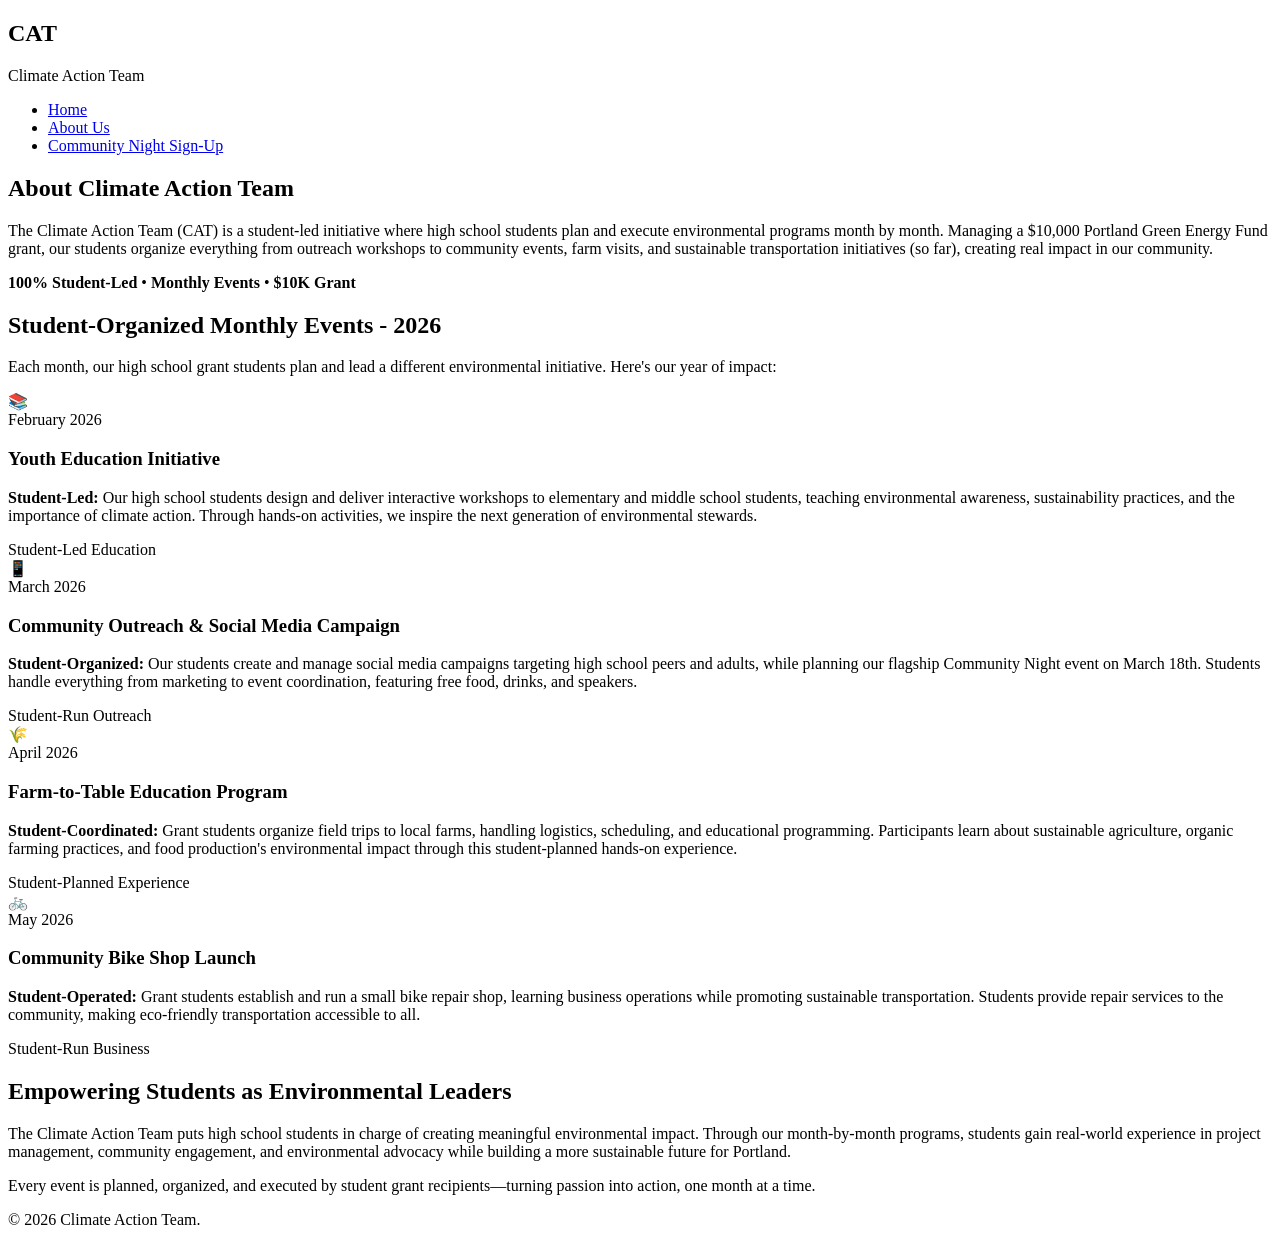
==== about.html @ b2255bca "Merge pull request #2 from m-ilosZ/patch-2 Refine language and improve clarity in about.html" ====
<!DOCTYPE html>
<html lang="en">
<head>
    <meta charset="UTF-8">
    <meta name="viewport" content="width=device-width, initial-scale=1.0">
    <title>About Us - CAT</title>
    <link rel="icon" type="image/svg+xml" href="favicon.svg">
    <link rel="stylesheet" href="styles.css">
</head>
<body>
    <nav class="navbar">
        <div class="nav-container">
            <div class="logo">
                <h1>CAT</h1>
                <span class="logo-subtitle">Climate Action Team</span>
            </div>
            <ul class="nav-menu">
                <li><a href="index.html">Home</a></li>
                <li><a href="about.html" class="active">About Us</a></li>
                <li><a href="signup.html">Community Night Sign-Up</a></li>
            </ul>
        </div>
    </nav>

    <section class="about-hero">
        <div class="container">
            <h1>About Climate Action Team</h1>
            <p class="about-intro">The Climate Action Team (CAT) is a student-led initiative where high school students plan and execute environmental programs month by month. Managing a $10,000 Portland Green Energy Fund grant, our students organize everything from outreach workshops to community events, farm visits, and sustainable transportation initiatives (so far), creating real impact in our community.</p>
            <div class="student-led-badge">
                <strong> 100% Student-Led</strong> • <strong>Monthly Events</strong> • <strong> $10K Grant</strong>
            </div>
        </div>
    </section>

    <section class="timeline-section">
        <div class="container">
            <h2>Student-Organized Monthly Events - 2026</h2>
            <p class="timeline-intro">Each month, our high school grant students plan and lead a different environmental initiative. Here's our year of impact:</p>
            <div class="timeline">
                <div class="timeline-item" data-month="february">
                    <div class="timeline-marker">
                        <div class="timeline-icon">📚</div>
                    </div>
                    <div class="timeline-content">
                        <div class="timeline-date">February 2026</div>
                        <h3>Youth Education Initiative</h3>
                        <p><strong>Student-Led:</strong> Our high school students design and deliver interactive workshops to elementary and middle school students, teaching environmental awareness, sustainability practices, and the importance of climate action. Through hands-on activities, we inspire the next generation of environmental stewards.</p>
                        <div class="timeline-tag">Student-Led Education</div>
                    </div>
                </div>

                <div class="timeline-item" data-month="march">
                    <div class="timeline-marker">
                        <div class="timeline-icon">📱</div>
                    </div>
                    <div class="timeline-content">
                        <div class="timeline-date">March 2026</div>
                        <h3>Community Outreach & Social Media Campaign</h3>
                        <p><strong>Student-Organized:</strong> Our students create and manage social media campaigns targeting high school peers and adults, while planning our flagship Community Night event on March 18th. Students handle everything from marketing to event coordination, featuring free food, drinks, and speakers.</p>
                        <div class="timeline-tag">Student-Run Outreach</div>
                    </div>
                </div>

                <div class="timeline-item" data-month="april">
                    <div class="timeline-marker">
                        <div class="timeline-icon">🌾</div>
                    </div>
                    <div class="timeline-content">
                        <div class="timeline-date">April 2026</div>
                        <h3>Farm-to-Table Education Program</h3>
                        <p><strong>Student-Coordinated:</strong> Grant students organize field trips to local farms, handling logistics, scheduling, and educational programming. Participants learn about sustainable agriculture, organic farming practices, and food production's environmental impact through this student-planned hands-on experience.</p>
                        <div class="timeline-tag">Student-Planned Experience</div>
                    </div>
                </div>

                <div class="timeline-item" data-month="may">
                    <div class="timeline-marker">
                        <div class="timeline-icon">🚲</div>
                    </div>
                    <div class="timeline-content">
                        <div class="timeline-date">May 2026</div>
                        <h3>Community Bike Shop Launch</h3>
                        <p><strong>Student-Operated:</strong> Grant students establish and run a small bike repair shop, learning business operations while promoting sustainable transportation. Students provide repair services to the community, making eco-friendly transportation accessible to all.</p>
                        <div class="timeline-tag">Student-Run Business</div>
                    </div>
                </div>
            </div>
        </div>
    </section>

    <section class="mission-section">
        <div class="container">
            <div class="mission-content">
                <h2>Empowering Students as Environmental Leaders</h2>
                <p>The Climate Action Team puts high school students in charge of creating meaningful environmental impact. Through our month-by-month programs, students gain real-world experience in project management, community engagement, and environmental advocacy while building a more sustainable future for Portland.</p>
                <p class="mission-highlight">Every event is planned, organized, and executed by student grant recipients—turning passion into action, one month at a time.</p>
            </div>
        </div>
    </section>

    <footer>
        <div class="container">
            <p>&copy; 2026 Climate Action Team.</p>
        </div>
    </footer>

    <script src="script.js"></script>
</body>
</html>
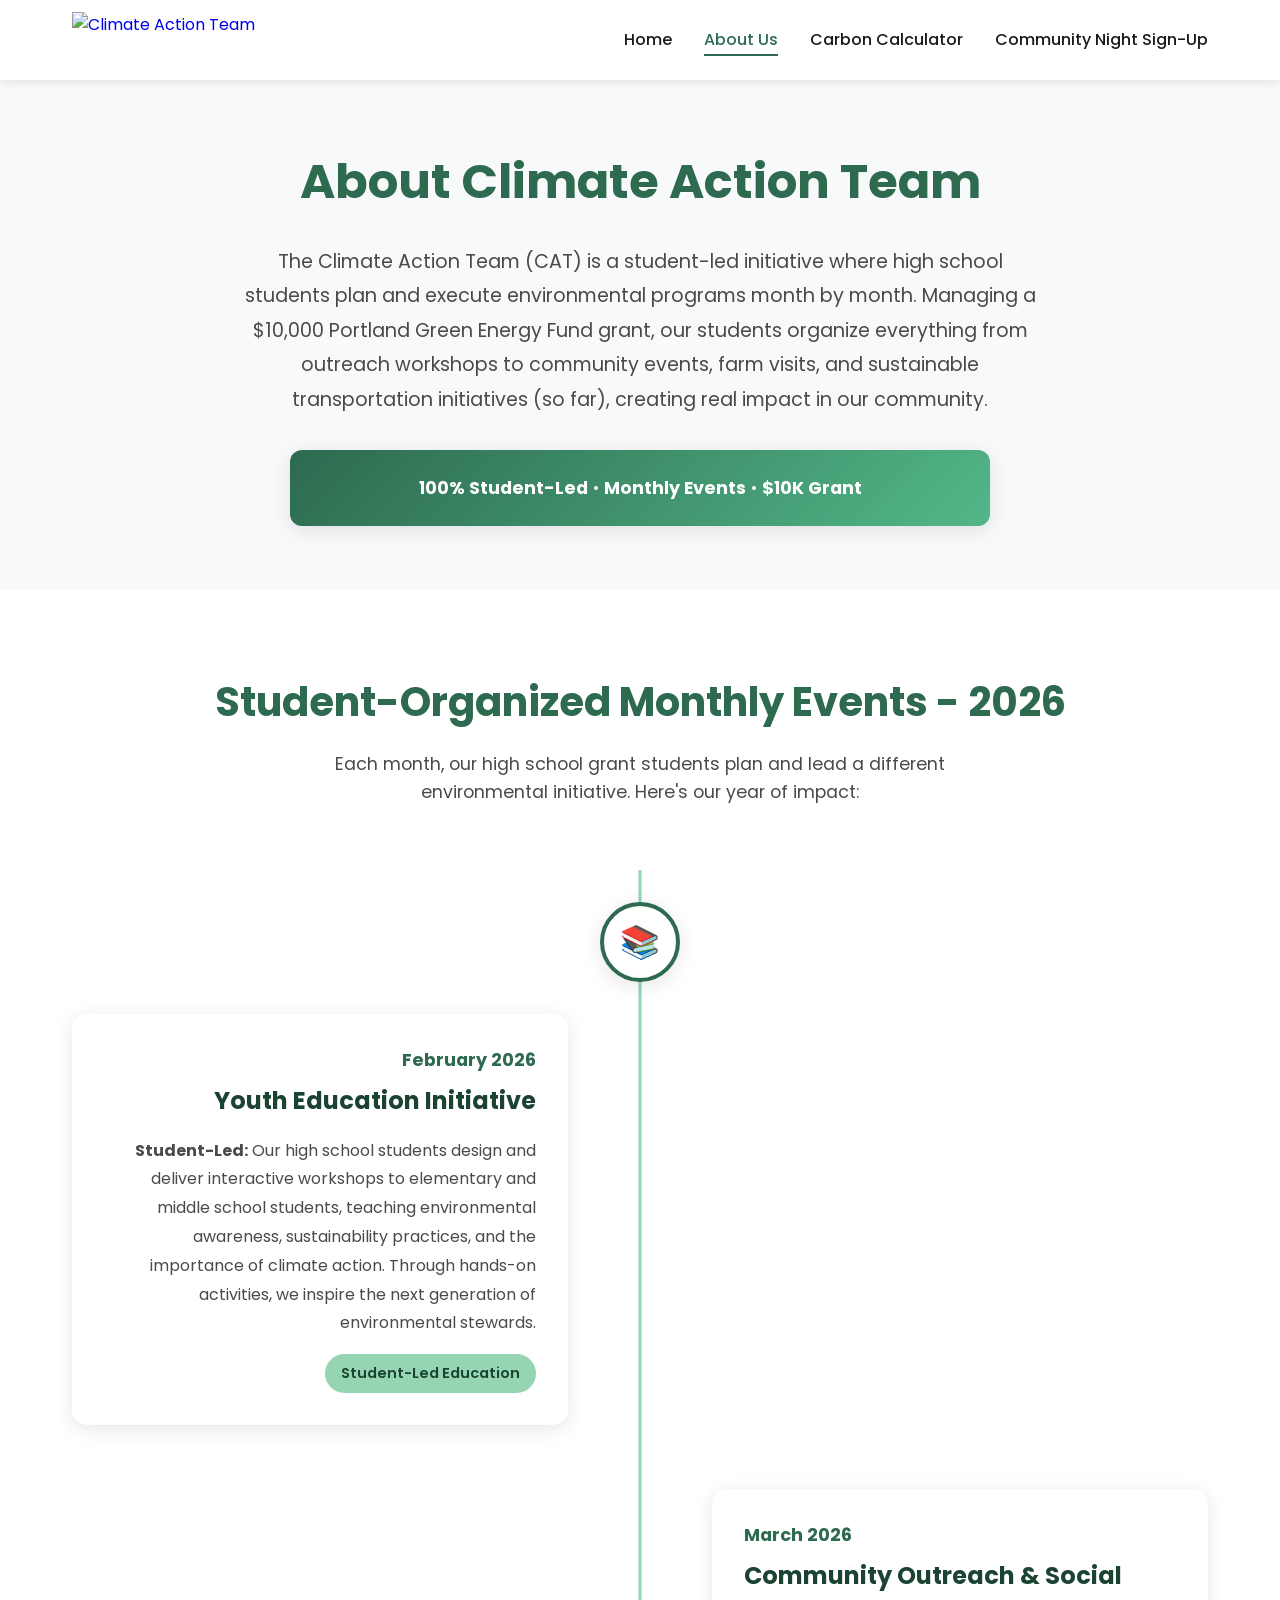
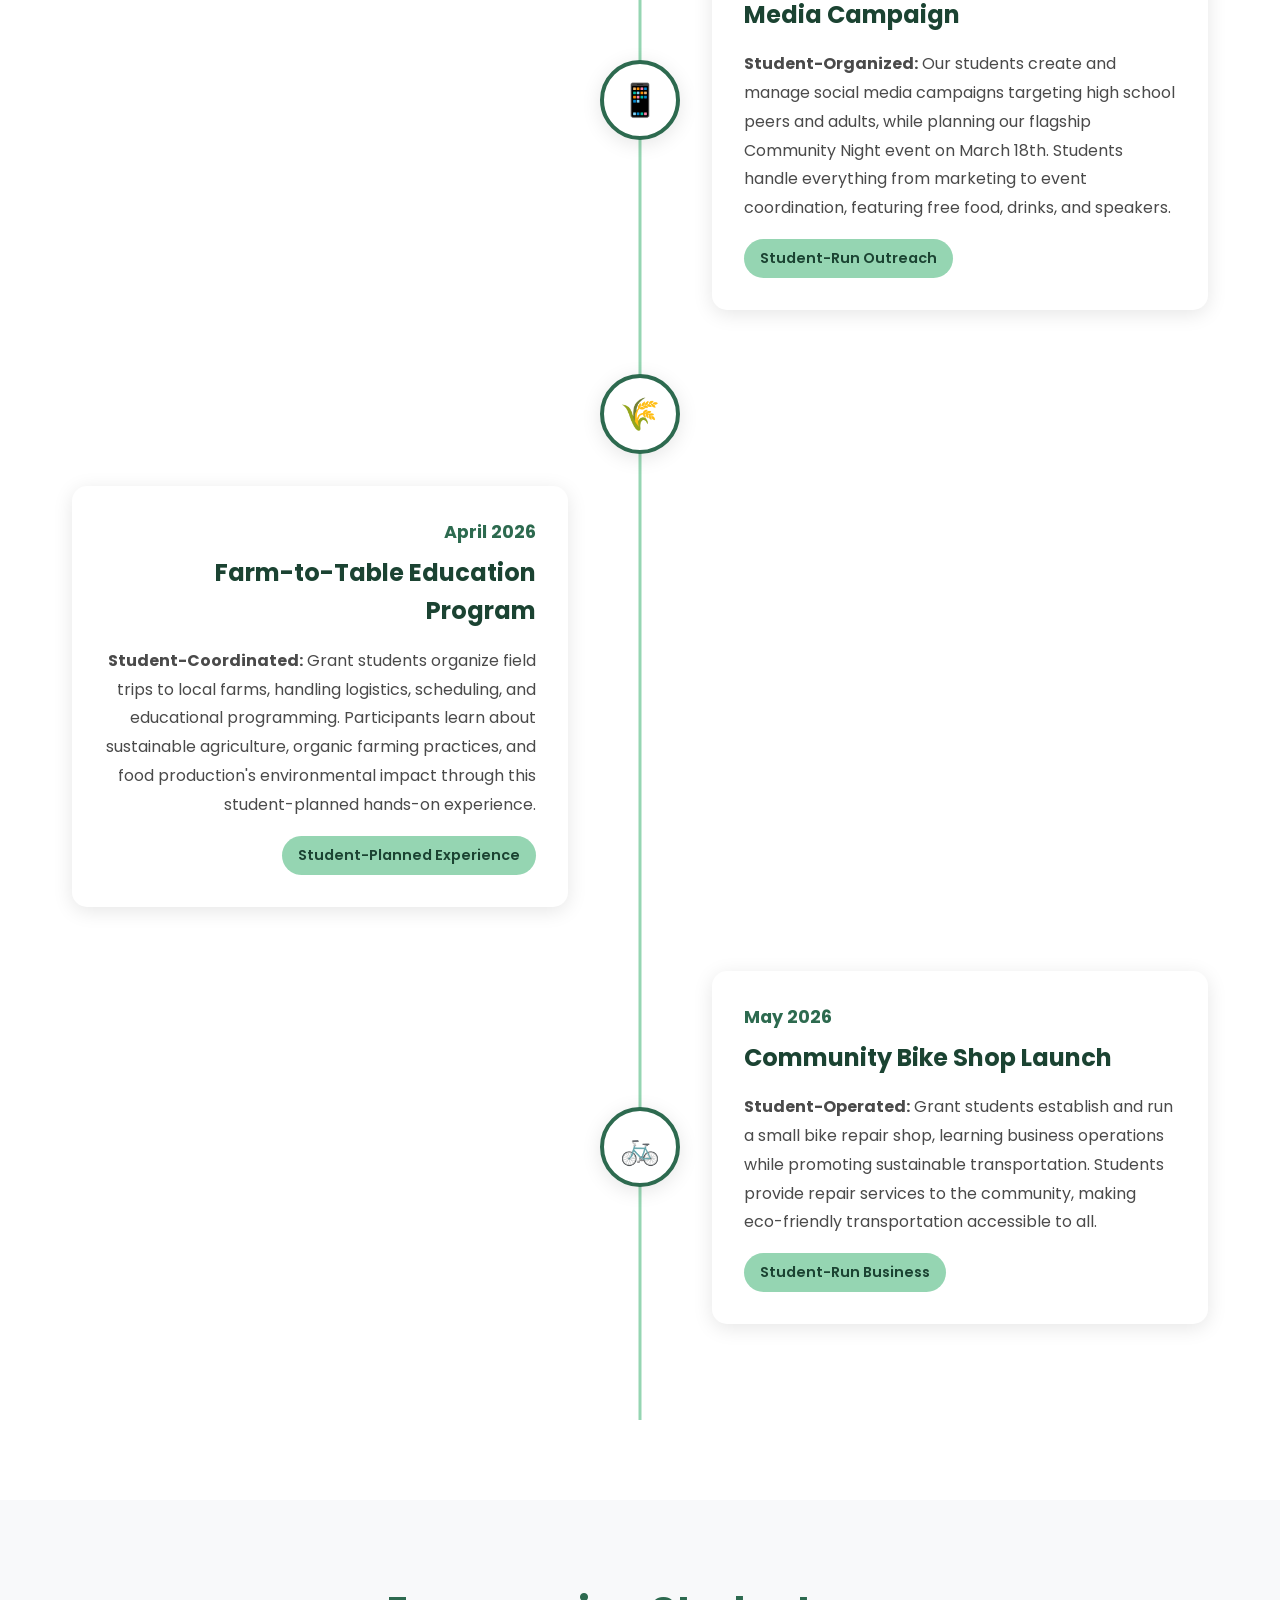
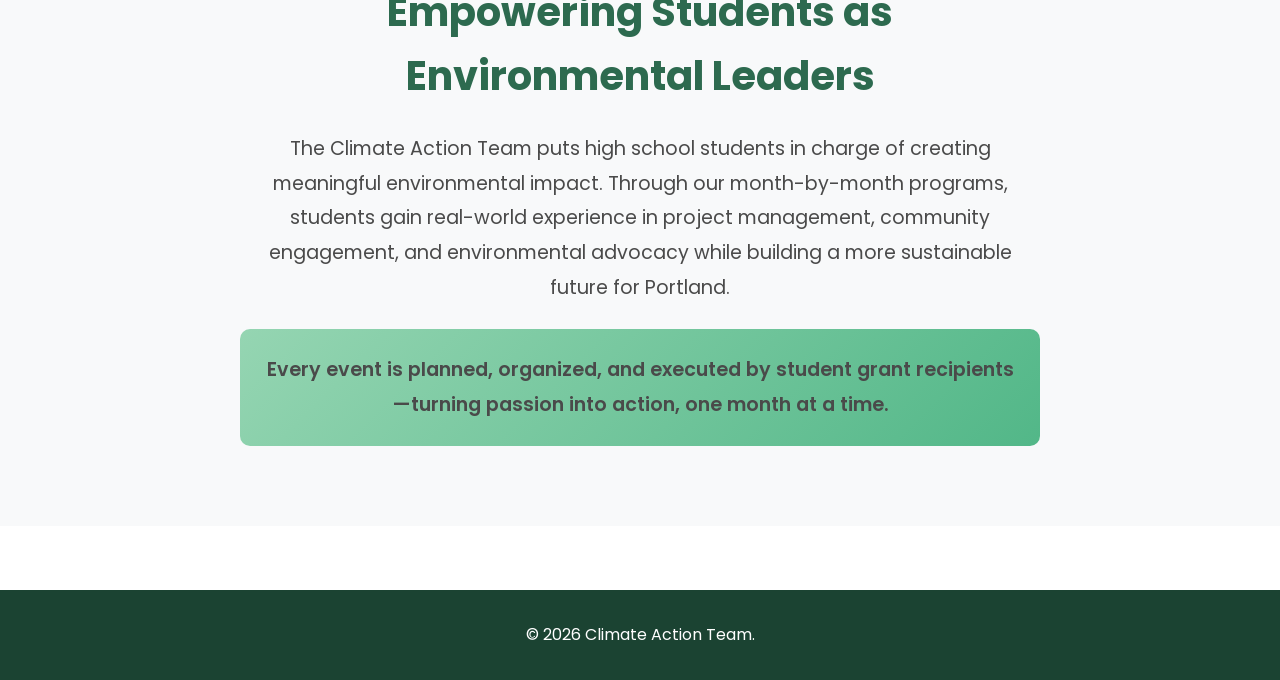
==== commit d4a96fa8: "Update site design: Poppins font, logo image, and dynamic animations Co-authored-by: EthanK511 <2340" ====
--- a/about.html
+++ b/about.html
@@ -10,13 +10,13 @@
 <body>
     <nav class="navbar">
         <div class="nav-container">
-            <div class="logo">
-                <h1>CAT</h1>
-                <span class="logo-subtitle">Climate Action Team</span>
-            </div>
+            <a href="index.html" class="logo">
+                <img src="Cat Logo.png" alt="Climate Action Team" class="logo-img">
+            </a>
             <ul class="nav-menu">
                 <li><a href="index.html">Home</a></li>
                 <li><a href="about.html" class="active">About Us</a></li>
+                <li><a href="carbon-calculator.html">Carbon Calculator</a></li>
                 <li><a href="signup.html">Community Night Sign-Up</a></li>
             </ul>
         </div>
--- a/styles.css
+++ b/styles.css
@@ -0,0 +1,2196 @@
+@import url('https://fonts.googleapis.com/css2?family=Poppins:ital,wght@0,300;0,400;0,500;0,600;0,700;0,800;1,400&display=swap');
+
+* {
+    margin: 0;
+    padding: 0;
+    box-sizing: border-box;
+}
+
+:root {
+    --primary-color: #2d6a4f;
+    --primary-dark: #1b4332;
+    --primary-light: #40916c;
+    --secondary-color: #52b788;
+    --accent-color: #95d5b2;
+    --text-dark: #1a1a1a;
+    --text-light: #4a4a4a;
+    --background: #ffffff;
+    --background-light: #f8f9fa;
+    --border-color: #e0e0e0;
+    --shadow: rgba(0, 0, 0, 0.1);
+}
+
+body {
+    font-family: 'Poppins', -apple-system, BlinkMacSystemFont, 'Segoe UI', Roboto, 'Helvetica Neue', Arial, sans-serif;
+    color: var(--text-dark);
+    line-height: 1.6;
+    background: var(--background);
+}
+
+/* Navigation */
+.navbar {
+    background: var(--background);
+    box-shadow: 0 2px 10px var(--shadow);
+    position: sticky;
+    top: 0;
+    z-index: 1000;
+    transition: box-shadow 0.3s;
+}
+
+.navbar.scrolled {
+    box-shadow: 0 4px 20px rgba(45, 106, 79, 0.15);
+}
+
+.nav-container {
+    max-width: 1200px;
+    margin: 0 auto;
+    padding: 0.75rem 2rem;
+    display: flex;
+    justify-content: space-between;
+    align-items: center;
+}
+
+.logo {
+    display: flex;
+    align-items: center;
+    text-decoration: none;
+}
+
+.logo-img {
+    height: 56px;
+    width: auto;
+    display: block;
+    transition: transform 0.3s ease;
+}
+
+.logo-img:hover {
+    transform: scale(1.05);
+}
+
+.logo h1 {
+    display: none;
+}
+
+.logo-subtitle {
+    display: none;
+}
+
+.nav-menu {
+    display: flex;
+    list-style: none;
+    gap: 2rem;
+}
+
+.nav-menu a {
+    text-decoration: none;
+    color: var(--text-dark);
+    font-weight: 500;
+    transition: color 0.3s;
+    position: relative;
+}
+
+.nav-menu a::after {
+    content: '';
+    position: absolute;
+    bottom: -5px;
+    left: 0;
+    width: 0;
+    height: 2px;
+    background: var(--primary-color);
+    transition: width 0.3s;
+}
+
+.nav-menu a:hover::after,
+.nav-menu a.active::after {
+    width: 100%;
+}
+
+.nav-menu a.active {
+    color: var(--primary-color);
+}
+
+/* Hero Section */
+.hero {
+    max-width: 1200px;
+    margin: 0 auto;
+    padding: 4rem 2rem;
+    display: grid;
+    grid-template-columns: 1fr 1fr;
+    gap: 3rem;
+    align-items: center;
+    min-height: 70vh;
+    position: relative;
+}
+
+.hero-content {
+    animation: fadeInUp 0.8s ease-out;
+    position: relative;
+    z-index: 1;
+}
+
+.hero-title {
+    font-size: 3.5rem;
+    background: linear-gradient(135deg, var(--primary-dark) 0%, var(--primary-color) 50%, var(--secondary-color) 100%);
+    -webkit-background-clip: text;
+    -webkit-text-fill-color: transparent;
+    background-clip: text;
+    margin-bottom: 1rem;
+    font-weight: 800;
+}
+
+.hero-subtitle {
+    font-size: 1.5rem;
+    color: var(--text-light);
+    margin-bottom: 1rem;
+    font-weight: 600;
+}
+
+.hero-description {
+    font-size: 1.1rem;
+    color: var(--text-light);
+    margin-bottom: 2rem;
+}
+
+.hero-buttons {
+    display: flex;
+    gap: 1rem;
+}
+
+.btn {
+    padding: 0.875rem 2rem;
+    text-decoration: none;
+    border-radius: 50px;
+    font-weight: 600;
+    transition: all 0.3s;
+    display: inline-block;
+    border: none;
+    cursor: pointer;
+    font-size: 1rem;
+    position: relative;
+    overflow: hidden;
+    font-family: 'Poppins', sans-serif;
+}
+
+.btn::after {
+    content: '';
+    position: absolute;
+    top: 0;
+    left: -100%;
+    width: 60%;
+    height: 100%;
+    background: linear-gradient(90deg, transparent, rgba(255,255,255,0.25), transparent);
+    transition: left 0.5s;
+}
+
+.btn:hover::after {
+    left: 150%;
+}
+
+.btn-primary {
+    background: var(--primary-color);
+    color: white;
+}
+
+.btn-primary:hover {
+    background: var(--primary-dark);
+    transform: translateY(-2px);
+    box-shadow: 0 4px 12px var(--shadow);
+}
+
+.btn-secondary {
+    background: var(--accent-color);
+    color: var(--primary-dark);
+}
+
+.btn-secondary:hover {
+    background: var(--secondary-color);
+    transform: translateY(-2px);
+}
+
+.btn-large {
+    padding: 1.25rem 3rem;
+    font-size: 1.2rem;
+}
+
+.cta-section .btn-large {
+    background: white;
+    color: var(--primary-dark);
+}
+
+.cta-section .btn-large:hover {
+    background: var(--accent-color);
+    transform: translateY(-3px);
+    box-shadow: 0 8px 28px rgba(0, 0, 0, 0.2);
+}
+
+.hero-image {
+    display: flex;
+    justify-content: center;
+    align-items: center;
+    animation: fadeInRight 0.8s ease-out;
+    position: relative;
+    z-index: 1;
+}
+
+.floating-card {
+    background: linear-gradient(135deg, var(--primary-color), var(--secondary-color));
+    padding: 3rem;
+    border-radius: 28px;
+    text-align: center;
+    color: white;
+    box-shadow: 0 20px 60px rgba(45, 106, 79, 0.4);
+    animation: float 3s ease-in-out infinite;
+    position: relative;
+    overflow: hidden;
+}
+
+.floating-card::before {
+    content: '';
+    position: absolute;
+    inset: -50%;
+    background: conic-gradient(from 0deg, transparent 70%, rgba(255,255,255,0.15) 100%);
+    animation: spin 6s linear infinite;
+}
+
+.floating-card > * {
+    position: relative;
+    z-index: 1;
+}
+
+@keyframes spin {
+    to { transform: rotate(360deg); }
+}
+
+.card-icon {
+    font-size: 4rem;
+    margin-bottom: 1rem;
+}
+
+.floating-card h3 {
+    font-size: 2rem;
+    margin-bottom: 0.5rem;
+}
+
+@keyframes float {
+    0%, 100% { transform: translateY(0); }
+    50% { transform: translateY(-20px); }
+}
+
+@keyframes fadeInUp {
+    from {
+        opacity: 0;
+        transform: translateY(30px);
+    }
+    to {
+        opacity: 1;
+        transform: translateY(0);
+    }
+}
+
+@keyframes fadeInRight {
+    from {
+        opacity: 0;
+        transform: translateX(30px);
+    }
+    to {
+        opacity: 1;
+        transform: translateX(0);
+    }
+}
+
+/* Animated hero background blobs */
+.hero-bg {
+    position: absolute;
+    top: 0;
+    left: 0;
+    width: 100%;
+    height: 100%;
+    pointer-events: none;
+    z-index: 0;
+    overflow: hidden;
+}
+
+.hero-blob {
+    position: absolute;
+    border-radius: 50%;
+    filter: blur(80px);
+    opacity: 0.12;
+    animation: blobDrift ease-in-out infinite;
+}
+
+.hero-blob-1 {
+    width: 500px;
+    height: 500px;
+    background: var(--primary-color);
+    top: -100px;
+    left: -100px;
+    animation-duration: 18s;
+    animation-delay: 0s;
+}
+
+.hero-blob-2 {
+    width: 400px;
+    height: 400px;
+    background: var(--secondary-color);
+    top: 40%;
+    right: -80px;
+    animation-duration: 22s;
+    animation-delay: -6s;
+}
+
+.hero-blob-3 {
+    width: 300px;
+    height: 300px;
+    background: var(--accent-color);
+    bottom: 10%;
+    left: 30%;
+    animation-duration: 15s;
+    animation-delay: -3s;
+}
+
+@keyframes blobDrift {
+    0%, 100% { transform: translate(0, 0) scale(1); }
+    33%       { transform: translate(40px, -30px) scale(1.08); }
+    66%       { transform: translate(-20px, 40px) scale(0.95); }
+}
+
+/* Typewriter cursor */
+.typewriter-cursor {
+    display: inline-block;
+    width: 3px;
+    height: 1em;
+    background: var(--primary-color);
+    margin-left: 3px;
+    vertical-align: middle;
+    animation: blink 0.8s step-end infinite;
+}
+
+@keyframes blink {
+    50% { opacity: 0; }
+}
+
+/* Scroll reveal base state for general sections */
+.reveal {
+    opacity: 0;
+    transform: translateY(30px);
+    transition: opacity 0.7s ease-out, transform 0.7s ease-out;
+}
+
+.reveal.visible {
+    opacity: 1;
+    transform: translateY(0);
+}
+
+/* Stagger delays for cards */
+.highlights-grid .highlight-card:nth-child(1) { animation-delay: 0.1s; }
+.highlights-grid .highlight-card:nth-child(2) { animation-delay: 0.25s; }
+.highlights-grid .highlight-card:nth-child(3) { animation-delay: 0.4s; }
+.highlights-grid .highlight-card:nth-child(4) { animation-delay: 0.55s; }
+
+@keyframes cardFadeIn {
+    from { opacity: 0; transform: translateY(40px); }
+    to   { opacity: 1; transform: translateY(0); }
+}
+
+/* Container */
+.container {
+    max-width: 1200px;
+    margin: 0 auto;
+    padding: 0 2rem;
+}
+
+/* Highlights Section */
+.highlights {
+    padding: 5rem 0;
+    background: var(--background-light);
+}
+
+.highlights h2 {
+    text-align: center;
+    font-size: 2.5rem;
+    color: var(--primary-color);
+    margin-bottom: 1rem;
+}
+
+.section-subtitle {
+    text-align: center;
+    font-size: 1.1rem;
+    color: var(--text-light);
+    margin-bottom: 3rem;
+    max-width: 700px;
+    margin-left: auto;
+    margin-right: auto;
+}
+
+.highlights-grid {
+    display: grid;
+    grid-template-columns: repeat(auto-fit, minmax(280px, 1fr));
+    gap: 2rem;
+}
+
+.highlight-card {
+    background: white;
+    padding: 2.5rem;
+    border-radius: 20px;
+    text-align: center;
+    box-shadow: 0 4px 20px var(--shadow);
+    transition: transform 0.3s, box-shadow 0.3s, border-color 0.3s;
+    border: 2px solid transparent;
+    animation: cardFadeIn 0.6s ease-out both;
+}
+
+.highlight-card:hover {
+    transform: translateY(-12px) scale(1.02);
+    box-shadow: 0 20px 40px rgba(45, 106, 79, 0.18);
+    border-color: var(--secondary-color);
+}
+
+.highlight-icon {
+    font-size: 3.5rem;
+    margin-bottom: 1rem;
+    transition: transform 0.3s;
+}
+
+.highlight-card:hover .highlight-icon {
+    transform: scale(1.2) rotate(-5deg);
+    animation: iconBounce 0.5s ease;
+}
+
+@keyframes iconBounce {
+    0%, 100% { transform: scale(1.2) rotate(-5deg); }
+    50% { transform: scale(1.35) rotate(5deg); }
+}
+
+.highlight-card h3 {
+    color: var(--primary-color);
+    font-size: 1.5rem;
+    margin-bottom: 0.5rem;
+}
+
+/* CTA Section */
+.cta-section {
+    padding: 5rem 0;
+    background: linear-gradient(135deg, var(--primary-color), var(--secondary-color));
+    color: white;
+    text-align: center;
+    position: relative;
+    overflow: hidden;
+}
+
+.cta-section::before {
+    content: '';
+    position: absolute;
+    inset: 0;
+    background: radial-gradient(ellipse at 50% 50%, rgba(255,255,255,0.08) 0%, transparent 70%);
+    animation: ctaPulse 4s ease-in-out infinite;
+}
+
+@keyframes ctaPulse {
+    0%, 100% { transform: scale(1); opacity: 1; }
+    50%       { transform: scale(1.15); opacity: 0.5; }
+}
+
+.cta-section h2 {
+    font-size: 2.5rem;
+    margin-bottom: 1rem;
+}
+
+.cta-date {
+    font-size: 2rem;
+    font-weight: 600;
+    margin-bottom: 1rem;
+}
+
+.cta-description {
+    font-size: 1.2rem;
+    margin-bottom: 2rem;
+    opacity: 0.9;
+}
+
+/* About Hero */
+.about-hero {
+    padding: 4rem 0;
+    text-align: center;
+    background: var(--background-light);
+}
+
+.about-hero h1 {
+    font-size: 3rem;
+    color: var(--primary-color);
+    margin-bottom: 1.5rem;
+}
+
+.about-intro {
+    font-size: 1.2rem;
+    color: var(--text-light);
+    max-width: 800px;
+    margin: 0 auto;
+    line-height: 1.8;
+    margin-bottom: 2rem;
+}
+
+.student-led-badge {
+    text-align: center;
+    padding: 1.5rem;
+    background: linear-gradient(135deg, var(--primary-color), var(--secondary-color));
+    color: white;
+    border-radius: 12px;
+    font-size: 1.1rem;
+    max-width: 700px;
+    margin: 0 auto;
+    box-shadow: 0 4px 20px var(--shadow);
+}
+
+/* Timeline */
+.timeline-section {
+    padding: 5rem 0;
+}
+
+.timeline-section h2 {
+    text-align: center;
+    font-size: 2.5rem;
+    color: var(--primary-color);
+    margin-bottom: 1rem;
+}
+
+.timeline-intro {
+    text-align: center;
+    font-size: 1.1rem;
+    color: var(--text-light);
+    max-width: 700px;
+    margin: 0 auto 4rem;
+}
+
+.timeline {
+    position: relative;
+    padding: 2rem 0;
+}
+
+.timeline::before {
+    content: '';
+    position: absolute;
+    left: 50%;
+    top: 0;
+    bottom: 0;
+    width: 3px;
+    background: var(--accent-color);
+    transform: translateX(-50%);
+}
+
+.timeline-item {
+    display: grid;
+    grid-template-columns: 1fr auto 1fr;
+    gap: 2rem;
+    margin-bottom: 4rem;
+    opacity: 0;
+    transform: translateY(30px);
+    animation: fadeInTimeline 0.6s ease-out forwards;
+}
+
+.timeline-item:nth-child(1) { animation-delay: 0.2s; }
+.timeline-item:nth-child(2) { animation-delay: 0.4s; }
+.timeline-item:nth-child(3) { animation-delay: 0.6s; }
+.timeline-item:nth-child(4) { animation-delay: 0.8s; }
+
+@keyframes fadeInTimeline {
+    to {
+        opacity: 1;
+        transform: translateY(0);
+    }
+}
+
+.timeline-item:nth-child(odd) .timeline-content {
+    grid-column: 1;
+    text-align: right;
+}
+
+.timeline-item:nth-child(even) .timeline-content {
+    grid-column: 3;
+    text-align: left;
+}
+
+.timeline-marker {
+    grid-column: 2;
+    display: flex;
+    justify-content: center;
+    align-items: center;
+    position: relative;
+    z-index: 2;
+}
+
+.timeline-icon {
+    width: 80px;
+    height: 80px;
+    background: white;
+    border: 4px solid var(--primary-color);
+    border-radius: 50%;
+    display: flex;
+    align-items: center;
+    justify-content: center;
+    font-size: 2rem;
+    box-shadow: 0 4px 20px var(--shadow);
+    transition: transform 0.3s;
+}
+
+.timeline-item:hover .timeline-icon {
+    transform: scale(1.1) rotate(5deg);
+}
+
+.timeline-content {
+    background: white;
+    padding: 2rem;
+    border-radius: 15px;
+    box-shadow: 0 4px 20px var(--shadow);
+    transition: transform 0.3s;
+}
+
+.timeline-item:hover .timeline-content {
+    transform: translateY(-5px);
+}
+
+.timeline-date {
+    color: var(--primary-color);
+    font-weight: 700;
+    font-size: 1.1rem;
+    margin-bottom: 0.5rem;
+}
+
+.timeline-content h3 {
+    color: var(--primary-dark);
+    font-size: 1.5rem;
+    margin-bottom: 1rem;
+}
+
+.timeline-content p {
+    color: var(--text-light);
+    line-height: 1.8;
+}
+
+.timeline-tag {
+    display: inline-block;
+    background: var(--accent-color);
+    color: var(--primary-dark);
+    padding: 0.5rem 1rem;
+    border-radius: 20px;
+    font-size: 0.9rem;
+    font-weight: 600;
+    margin-top: 1rem;
+}
+
+/* Mission Section */
+.mission-section {
+    padding: 5rem 0;
+    background: var(--background-light);
+}
+
+.mission-content {
+    text-align: center;
+    max-width: 800px;
+    margin: 0 auto;
+}
+
+.mission-content h2 {
+    font-size: 2.5rem;
+    color: var(--primary-color);
+    margin-bottom: 1.5rem;
+}
+
+.mission-content p {
+    font-size: 1.2rem;
+    color: var(--text-light);
+    line-height: 1.8;
+}
+
+.mission-highlight {
+    margin-top: 1.5rem;
+    padding: 1.5rem;
+    background: linear-gradient(135deg, var(--accent-color), var(--secondary-color));
+    border-radius: 10px;
+    color: var(--primary-dark);
+    font-weight: 600;
+    font-size: 1.15rem;
+}
+
+/* Sign-up Hero */
+.signup-hero {
+    padding: 4rem 0;
+    background: var(--background-light);
+    text-align: center;
+}
+
+.signup-hero h1 {
+    font-size: 3rem;
+    color: var(--primary-color);
+    margin-bottom: 2rem;
+}
+
+.event-details {
+    display: flex;
+    justify-content: center;
+    gap: 3rem;
+    flex-wrap: wrap;
+    max-width: 900px;
+    margin: 0 auto;
+}
+
+.event-detail {
+    display: flex;
+    align-items: center;
+    gap: 1rem;
+}
+
+.detail-icon {
+    font-size: 2.5rem;
+}
+
+.event-detail strong {
+    color: var(--primary-color);
+    display: block;
+    font-size: 0.9rem;
+}
+
+.event-detail p {
+    color: var(--text-dark);
+    font-size: 1.1rem;
+    margin: 0;
+}
+
+/* Form Section */
+.form-section {
+    padding: 5rem 0;
+}
+
+.form-container {
+    display: grid;
+    grid-template-columns: 2fr 1fr;
+    gap: 4rem;
+    max-width: 1000px;
+    margin: 0 auto;
+}
+
+.signup-form {
+    background: white;
+    padding: 3rem;
+    border-radius: 15px;
+    box-shadow: 0 4px 30px var(--shadow);
+}
+
+.form-group {
+    margin-bottom: 1.5rem;
+}
+
+.form-group label {
+    display: block;
+    color: var(--text-dark);
+    font-weight: 600;
+    margin-bottom: 0.5rem;
+}
+
+.section-label {
+    font-size: 1.1rem;
+    color: var(--primary-color);
+    margin-top: 1rem;
+}
+
+.form-help {
+    color: var(--text-light);
+    font-size: 0.9rem;
+    margin-top: 0.5rem;
+}
+
+.form-group input[type="text"],
+.form-group input[type="email"] {
+    width: 100%;
+    padding: 0.875rem;
+    border: 2px solid var(--border-color);
+    border-radius: 8px;
+    font-size: 1rem;
+    transition: border-color 0.3s;
+}
+
+.form-group input:focus {
+    outline: none;
+    border-color: var(--primary-color);
+}
+
+.verification-options {
+    margin-top: 1.5rem;
+}
+
+.verification-option {
+    margin-bottom: 1rem;
+}
+
+.verification-option input[type="radio"] {
+    display: none;
+}
+
+.radio-label {
+    display: block;
+    padding: 1.25rem;
+    border: 2px solid var(--border-color);
+    border-radius: 8px;
+    cursor: pointer;
+    transition: all 0.3s;
+}
+
+.verification-option input[type="radio"]:checked + .radio-label {
+    border-color: var(--primary-color);
+    background: rgba(45, 106, 79, 0.05);
+}
+
+.radio-title {
+    display: block;
+    font-weight: 600;
+    color: var(--text-dark);
+    margin-bottom: 0.25rem;
+}
+
+.radio-description {
+    display: block;
+    color: var(--text-light);
+    font-size: 0.9rem;
+}
+
+
+
+.divider {
+    display: none;
+}
+
+.divider::before {
+    content: '';
+    position: absolute;
+    left: 0;
+    top: 50%;
+    width: 100%;
+    height: 1px;
+    background: var(--border-color);
+}
+
+.divider span {
+    background: white;
+    padding: 0 1rem;
+    color: var(--text-light);
+    position: relative;
+    z-index: 1;
+}
+
+.btn-submit {
+    width: 100%;
+    margin-top: 2rem;
+    font-size: 1.1rem;
+    padding: 1.25rem;
+}
+
+.error-message {
+    background: #fee;
+    color: #c33;
+    padding: 1rem;
+    border-radius: 8px;
+    margin-top: 1rem;
+    display: none;
+}
+
+.success-message {
+    background: #efe;
+    color: #3a3;
+    padding: 1rem;
+    border-radius: 8px;
+    margin-top: 1rem;
+    display: none;
+}
+
+.form-info {
+    background: var(--background-light);
+    padding: 2rem;
+    border-radius: 15px;
+    height: fit-content;
+}
+
+.form-info h3 {
+    color: var(--primary-color);
+    font-size: 1.5rem;
+    margin-bottom: 1rem;
+}
+
+.form-info ul {
+    list-style: none;
+}
+
+.form-info li {
+    padding: 0.75rem 0;
+    color: var(--text-dark);
+    position: relative;
+    padding-left: 2rem;
+}
+
+.form-info li::before {
+    content: '✓';
+    position: absolute;
+    left: 0;
+    color: var(--primary-color);
+    font-weight: bold;
+    font-size: 1.2rem;
+}
+
+/* Carbon Calculator Styles */
+.calculator-section {
+    margin-bottom: 3rem;
+    padding-bottom: 2rem;
+    border-bottom: 2px solid var(--border-color);
+}
+
+.calculator-section:last-of-type {
+    border-bottom: none;
+}
+
+.results-section {
+    animation: fadeInUp 0.8s ease-out;
+}
+
+.results-hero {
+    text-align: center;
+    margin-bottom: 3rem;
+}
+
+.result-card {
+    background: var(--background-light);
+    padding: 2rem;
+    border-radius: 15px;
+    text-align: center;
+}
+
+.main-result {
+    background: linear-gradient(135deg, var(--primary-color), var(--secondary-color));
+    color: white;
+    padding: 3rem;
+}
+
+.result-icon {
+    font-size: 4rem;
+    margin-bottom: 1rem;
+}
+
+.main-result h3 {
+    font-size: 1.5rem;
+    margin-bottom: 1rem;
+    opacity: 0.95;
+}
+
+.result-value {
+    font-size: 4rem;
+    font-weight: 700;
+    margin: 1rem 0;
+}
+
+.result-unit {
+    font-size: 1.2rem;
+    opacity: 0.9;
+}
+
+.results-grid {
+    display: grid;
+    grid-template-columns: repeat(auto-fit, minmax(200px, 1fr));
+    gap: 1.5rem;
+    margin-bottom: 3rem;
+}
+
+.comparison-value {
+    font-size: 2.5rem;
+    font-weight: 700;
+    color: var(--primary-color);
+    margin: 0.5rem 0;
+}
+
+.result-card h4 {
+    color: var(--text-dark);
+    margin-bottom: 0.5rem;
+}
+
+.result-card p {
+    color: var(--text-light);
+    font-size: 0.9rem;
+}
+
+.breakdown-section {
+    margin-bottom: 3rem;
+    padding: 2rem;
+    background: var(--background-light);
+    border-radius: 15px;
+}
+
+.breakdown-grid {
+    display: grid;
+    gap: 1.5rem;
+}
+
+.breakdown-item {
+    display: grid;
+    grid-template-columns: 150px 1fr 100px;
+    gap: 1rem;
+    align-items: center;
+}
+
+.breakdown-label {
+    font-weight: 600;
+    color: var(--text-dark);
+}
+
+.breakdown-bar {
+    background: var(--border-color);
+    height: 30px;
+    border-radius: 15px;
+    overflow: hidden;
+}
+
+.breakdown-fill {
+    height: 100%;
+    background: linear-gradient(90deg, var(--primary-color), var(--secondary-color));
+    transition: width 1s ease-out;
+    border-radius: 15px;
+}
+
+.breakdown-value {
+    text-align: right;
+    font-weight: 600;
+    color: var(--primary-color);
+}
+
+.tips-section {
+    margin-bottom: 3rem;
+}
+
+.tips-grid {
+    display: grid;
+    grid-template-columns: repeat(auto-fit, minmax(280px, 1fr));
+    gap: 1.5rem;
+}
+
+.tip-card {
+    background: white;
+    padding: 1.5rem;
+    border-radius: 12px;
+    border: 2px solid var(--border-color);
+    transition: all 0.3s;
+}
+
+.tip-card:hover {
+    transform: translateY(-5px);
+    border-color: var(--primary-color);
+    box-shadow: 0 4px 20px var(--shadow);
+}
+
+.tip-icon {
+    font-size: 2.5rem;
+    margin-bottom: 0.75rem;
+}
+
+.tip-card h4 {
+    color: var(--primary-color);
+    margin-bottom: 0.5rem;
+    font-size: 1.1rem;
+}
+
+.tip-card p {
+    color: var(--text-light);
+    font-size: 0.95rem;
+    line-height: 1.6;
+}
+
+.co2-cloud-section {
+    background: var(--background-light);
+    padding: 2rem;
+    border-radius: 15px;
+    text-align: center;
+}
+
+.co2-cloud-section h3 {
+    margin-bottom: 1rem;
+}
+
+.co2-cloud-section p {
+    color: var(--text-light);
+    max-width: 600px;
+    margin: 0 auto 1rem;
+}
+
+/* Clickable highlight card */
+.highlight-card--clickable {
+    cursor: pointer;
+    position: relative;
+}
+
+.highlight-card--clickable .learn-more-hint {
+    display: inline-block;
+    margin-top: 0.75rem;
+    font-size: 0.85rem;
+    font-weight: 600;
+    color: var(--primary-color);
+    opacity: 0;
+    transition: opacity 0.3s;
+}
+
+.highlight-card--clickable:hover .learn-more-hint,
+.highlight-card--clickable:focus-visible .learn-more-hint {
+    opacity: 1;
+}
+
+.highlight-card--clickable:focus-visible {
+    outline: 3px solid var(--primary-color);
+    outline-offset: 2px;
+}
+
+/* Prevent body scroll when modal is open */
+body.modal-open {
+    overflow: hidden;
+}
+
+/* Modal overlay */
+.modal-overlay {
+    display: none;
+    position: fixed;
+    top: 0;
+    left: 0;
+    right: 0;
+    bottom: 0;
+    background: rgba(0, 0, 0, 0.6);
+    backdrop-filter: blur(4px);
+    -webkit-backdrop-filter: blur(4px);
+    z-index: 2000;
+    justify-content: center;
+    align-items: center;
+    padding: 1.5rem;
+}
+
+.modal-overlay.is-open {
+    display: flex;
+}
+
+.modal {
+    background: white;
+    border-radius: 20px;
+    max-width: 560px;
+    width: 100%;
+    box-shadow: 0 20px 60px rgba(0, 0, 0, 0.3);
+    overflow: hidden;
+    animation: modalIn 0.3s cubic-bezier(0.34, 1.56, 0.64, 1);
+}
+
+@keyframes modalIn {
+    from { opacity: 0; transform: scale(0.88) translateY(20px); }
+    to   { opacity: 1; transform: scale(1) translateY(0); }
+}
+
+.modal-header {
+    background: linear-gradient(135deg, var(--primary-dark), var(--primary-color));
+    color: white;
+    padding: 2rem 2rem 1.5rem;
+    text-align: center;
+    position: relative;
+}
+
+.modal-close {
+    position: absolute;
+    top: 1rem;
+    right: 1rem;
+    background: rgba(255, 255, 255, 0.2);
+    border: none;
+    color: white;
+    font-size: 1.4rem;
+    width: 2rem;
+    height: 2rem;
+    border-radius: 50%;
+    cursor: pointer;
+    display: flex;
+    align-items: center;
+    justify-content: center;
+    transition: background 0.2s;
+    line-height: 1;
+}
+
+.modal-close:hover {
+    background: rgba(255, 255, 255, 0.35);
+}
+
+.modal-icon {
+    font-size: 3rem;
+    position: relative;
+    box-shadow: 0 25px 60px rgba(0, 0, 0, 0.3);
+    animation: modalSlideIn 0.35s cubic-bezier(0.34, 1.56, 0.64, 1);
+    overflow: hidden;
+}
+
+@keyframes modalSlideIn {
+    from {
+        opacity: 0;
+        transform: scale(0.88) translateY(-24px);
+    }
+    to {
+        opacity: 1;
+        transform: scale(1) translateY(0);
+    }
+}
+
+.modal-header {
+    background: linear-gradient(135deg, var(--primary-color), var(--secondary-color));
+    padding: 2.5rem 2.5rem 2rem;
+    text-align: center;
+    color: white;
+    position: relative;
+}
+
+.modal-icon {
+    font-size: 3.5rem;
+    display: block;
+    margin-bottom: 0.75rem;
+}
+
+.modal-header h2 {
+    font-size: 1.4rem;
+    font-weight: 700;
+    font-size: 1.6rem;
+    font-weight: 700;
+    color: white;
+    margin: 0;
+}
+
+.modal-body {
+    padding: 1.75rem 2rem 2rem;
+    padding: 2rem 2.5rem 2.5rem;
+}
+
+.modal-body p {
+    color: var(--text-light);
+    line-height: 1.75;
+    line-height: 1.85;
+    font-size: 1rem;
+    margin: 0;
+}
+
+.modal-body a {
+    color: var(--primary-color);
+    font-weight: 600;
+    text-decoration: none;
+}
+
+.modal-body a:hover {
+    text-decoration: underline;
+}
+
+.modal-close {
+    position: absolute;
+    top: 0.875rem;
+    right: 0.875rem;
+    background: rgba(255, 255, 255, 0.2);
+    border: none;
+    font-size: 1.4rem;
+    line-height: 1;
+    cursor: pointer;
+    color: white;
+    width: 36px;
+    height: 36px;
+    border-radius: 50%;
+    display: flex;
+    align-items: center;
+    justify-content: center;
+    transition: background 0.2s, transform 0.2s;
+    flex-shrink: 0;
+}
+
+.modal-close:hover {
+    background: rgba(255, 255, 255, 0.35);
+    transform: scale(1.1);
+}
+
+.modal-close:focus-visible {
+    outline: 2px solid white;
+    outline-offset: 2px;
+}
+
+/* Footer */
+footer {
+    background: var(--primary-dark);
+    color: white;
+    text-align: center;
+    padding: 2rem 0;
+    margin-top: 4rem;
+}
+
+/* Responsive Design */
+@media (max-width: 968px) {
+    .hero {
+        grid-template-columns: 1fr;
+        text-align: center;
+    }
+
+    .hero-title {
+        font-size: 2.5rem;
+    }
+
+    .hero-buttons {
+        justify-content: center;
+    }
+
+    .timeline::before {
+        left: 40px;
+    }
+
+    .timeline-item {
+        grid-template-columns: auto 1fr;
+        gap: 2rem;
+    }
+
+    .timeline-item .timeline-content {
+        grid-column: 2 !important;
+        text-align: left !important;
+    }
+
+    .timeline-marker {
+        grid-column: 1;
+    }
+
+    .form-container {
+        grid-template-columns: 1fr;
+    }
+
+    .nav-menu {
+        gap: 1rem;
+        font-size: 0.9rem;
+    }
+
+    .event-details {
+        flex-direction: column;
+        gap: 1.5rem;
+    }
+}
+
+@media (max-width: 600px) {
+    .hero-title {
+        font-size: 2rem;
+    }
+
+    .hero-subtitle {
+        font-size: 1.2rem;
+    }
+
+    .nav-container {
+        flex-direction: column;
+        gap: 1rem;
+    }
+
+    .signup-form {
+        padding: 1.5rem;
+    }
+
+    .timeline-icon {
+        width: 60px;
+        height: 60px;
+        font-size: 1.5rem;
+    }
+}
+
+/* =========================================================
+   CARBON CALCULATOR – REDESIGNED QUIZ STYLES
+   ========================================================= */
+
+/* --- Hero --- */
+.calc-hero {
+    background: linear-gradient(135deg, var(--primary-dark) 0%, var(--primary-color) 55%, var(--secondary-color) 100%);
+    color: white;
+    padding: 5rem 0 4rem;
+    text-align: center;
+    position: relative;
+    overflow: hidden;
+    min-height: 420px;
+    display: flex;
+    align-items: center;
+}
+
+.calc-particles {
+    position: absolute;
+    inset: 0;
+    pointer-events: none;
+}
+
+.particle {
+    position: absolute;
+    border-radius: 50%;
+    background: rgba(255, 255, 255, 0.15);
+    animation: floatParticle linear infinite;
+}
+.p1 { width: 60px; height: 60px; top: 10%; left: 5%;  animation-duration: 12s; animation-delay: 0s; }
+.p2 { width: 30px; height: 30px; top: 60%; left: 12%; animation-duration: 9s;  animation-delay: 1s; }
+.p3 { width: 80px; height: 80px; top: 20%; left: 80%; animation-duration: 15s; animation-delay: 2s; }
+.p4 { width: 20px; height: 20px; top: 70%; left: 75%; animation-duration: 8s;  animation-delay: 0.5s; }
+.p5 { width: 50px; height: 50px; top: 40%; left: 45%; animation-duration: 11s; animation-delay: 3s; }
+.p6 { width: 35px; height: 35px; top: 80%; left: 55%; animation-duration: 10s; animation-delay: 1.5s; }
+
+@keyframes floatParticle {
+    0%   { transform: translateY(0)   rotate(0deg);   opacity: 0.6; }
+    50%  { transform: translateY(-40px) rotate(180deg); opacity: 0.3; }
+    100% { transform: translateY(0)   rotate(360deg); opacity: 0.6; }
+}
+
+.calc-hero-inner {
+    position: relative;
+    z-index: 2;
+    max-width: 680px;
+    margin: 0 auto;
+    animation: fadeInUp 0.8s ease-out;
+}
+
+.calc-earth-icon {
+    font-size: 4.5rem;
+    display: block;
+    margin-bottom: 1rem;
+    animation: float 3s ease-in-out infinite;
+}
+
+.calc-hero-inner h1 {
+    font-size: 2.8rem;
+    font-weight: 800;
+    margin-bottom: 1rem;
+    line-height: 1.2;
+}
+
+.calc-hero-inner p {
+    font-size: 1.15rem;
+    opacity: 0.92;
+    margin-bottom: 1.5rem;
+    line-height: 1.7;
+}
+
+.calc-hero-badges {
+    display: flex;
+    flex-wrap: wrap;
+    justify-content: center;
+    gap: 0.75rem;
+    margin-bottom: 2rem;
+}
+
+.hero-badge {
+    background: rgba(255,255,255,0.2);
+    border: 1px solid rgba(255,255,255,0.35);
+    padding: 0.45rem 1.1rem;
+    border-radius: 50px;
+    font-size: 0.9rem;
+    font-weight: 500;
+    backdrop-filter: blur(6px);
+}
+
+.btn-hero {
+    background: white;
+    color: var(--primary-dark);
+    font-size: 1.15rem;
+    font-weight: 700;
+    padding: 1rem 2.8rem;
+    border-radius: 50px;
+    border: none;
+    cursor: pointer;
+    box-shadow: 0 6px 24px rgba(0,0,0,0.18);
+    transition: all 0.3s;
+}
+.btn-hero:hover {
+    transform: translateY(-3px);
+    box-shadow: 0 10px 30px rgba(0,0,0,0.25);
+}
+
+/* --- Quiz Shell --- */
+.quiz-shell {
+    background: #f4f7f5;
+    min-height: 100vh;
+    padding-bottom: 4rem;
+}
+
+.quiz-wrap {
+    max-width: 820px;
+    margin: 0 auto;
+    padding: 0 1.5rem;
+}
+
+/* --- Top bar --- */
+.quiz-topbar {
+    display: flex;
+    justify-content: space-between;
+    align-items: center;
+    padding: 1.25rem 0 0.5rem;
+    flex-wrap: wrap;
+    gap: 0.75rem;
+}
+
+.quiz-cats {
+    display: flex;
+    gap: 0.5rem;
+    flex-wrap: wrap;
+}
+
+.cat-pill {
+    display: flex;
+    align-items: center;
+    gap: 0.3rem;
+    padding: 0.4rem 0.9rem;
+    border-radius: 50px;
+    font-size: 0.82rem;
+    font-weight: 600;
+    background: #e2ece7;
+    color: var(--text-light);
+    transition: all 0.3s;
+    border: 2px solid transparent;
+}
+
+.cat-pill.active {
+    background: var(--primary-color);
+    color: white;
+    border-color: var(--primary-dark);
+}
+
+.cat-pill.done {
+    background: var(--secondary-color);
+    color: white;
+    opacity: 0.7;
+}
+
+.cat-pill-label { display: inline; }
+
+/* --- Progress bar --- */
+.quiz-prog-track {
+    height: 6px;
+    background: #d8e8df;
+    border-radius: 3px;
+    overflow: hidden;
+    margin: 0.75rem 0;
+}
+
+.quiz-prog-fill {
+    height: 100%;
+    background: linear-gradient(90deg, var(--primary-color), var(--secondary-color));
+    border-radius: 3px;
+    transition: width 0.5s cubic-bezier(0.4, 0, 0.2, 1);
+}
+
+/* --- Step label --- */
+.quiz-step-row {
+    text-align: right;
+    margin-bottom: 0.25rem;
+}
+.quiz-step-label {
+    font-size: 0.85rem;
+    color: var(--text-light);
+    font-weight: 500;
+}
+
+/* --- Live counter --- */
+.live-counter {
+    background: white;
+    border: 2px solid var(--accent-color);
+    border-radius: 12px;
+    padding: 0.5rem 1.1rem;
+    text-align: center;
+    transition: opacity 0.5s;
+    min-width: 140px;
+}
+.live-counter-label {
+    font-size: 0.72rem;
+    color: var(--text-light);
+    font-weight: 600;
+    text-transform: uppercase;
+    letter-spacing: 0.05em;
+}
+.live-counter-value {
+    font-size: 1.3rem;
+    font-weight: 800;
+    color: var(--primary-color);
+    line-height: 1.2;
+}
+.live-unit {
+    font-size: 0.75rem;
+    font-weight: 500;
+    color: var(--text-light);
+}
+
+/* --- Question area --- */
+.question-area {
+    position: relative;
+    min-height: 380px;
+    overflow: hidden;
+}
+
+/* --- Question panel animations --- */
+.q-panel {
+    width: 100%;
+}
+
+.q-panel.enter-right {
+    animation: qSlideInRight 0.38s cubic-bezier(0.4, 0, 0.2, 1) forwards;
+}
+.q-panel.enter-left {
+    animation: qSlideInLeft 0.38s cubic-bezier(0.4, 0, 0.2, 1) forwards;
+}
+.q-panel.exit-left {
+    position: absolute;
+    top: 0; left: 0;
+    animation: qSlideOutLeft 0.35s cubic-bezier(0.4, 0, 0.2, 1) forwards;
+    pointer-events: none;
+}
+.q-panel.exit-right {
+    position: absolute;
+    top: 0; left: 0;
+    animation: qSlideOutRight 0.35s cubic-bezier(0.4, 0, 0.2, 1) forwards;
+    pointer-events: none;
+}
+
+@keyframes qSlideInRight {
+    from { opacity: 0; transform: translateX(70px); }
+    to   { opacity: 1; transform: translateX(0); }
+}
+@keyframes qSlideInLeft {
+    from { opacity: 0; transform: translateX(-70px); }
+    to   { opacity: 1; transform: translateX(0); }
+}
+@keyframes qSlideOutLeft {
+    from { opacity: 1; transform: translateX(0); }
+    to   { opacity: 0; transform: translateX(-70px); }
+}
+@keyframes qSlideOutRight {
+    from { opacity: 1; transform: translateX(0); }
+    to   { opacity: 0; transform: translateX(70px); }
+}
+
+/* --- Category label inside question --- */
+.q-cat-tag {
+    display: inline-flex;
+    align-items: center;
+    gap: 0.35rem;
+    background: var(--accent-color);
+    color: var(--primary-dark);
+    font-size: 0.8rem;
+    font-weight: 700;
+    padding: 0.3rem 0.9rem;
+    border-radius: 50px;
+    margin-bottom: 1.25rem;
+    text-transform: uppercase;
+    letter-spacing: 0.05em;
+}
+
+/* --- Question text --- */
+.q-question {
+    font-size: 1.75rem;
+    font-weight: 700;
+    color: var(--primary-dark);
+    line-height: 1.35;
+    margin-bottom: 0.5rem;
+    text-align: center;
+}
+
+.q-sub {
+    font-size: 1rem;
+    color: var(--text-light);
+    margin-bottom: 1.75rem;
+    text-align: center;
+}
+
+/* --- Cards grid --- */
+.q-cards-grid {
+    display: grid;
+    gap: 0.85rem;
+    margin-top: 0.5rem;
+}
+
+.q-cards-grid.g-2  { grid-template-columns: repeat(2, 1fr); }
+.q-cards-grid.g-3  { grid-template-columns: repeat(3, 1fr); }
+.q-cards-grid.g-4  { grid-template-columns: repeat(4, 1fr); }
+.q-cards-grid.g-auto { grid-template-columns: repeat(auto-fit, minmax(130px, 1fr)); }
+
+.q-card {
+    background: white;
+    border: 2.5px solid #e0e8e4;
+    border-radius: 16px;
+    padding: 1.15rem 0.75rem;
+    cursor: pointer;
+    text-align: center;
+    transition: all 0.22s cubic-bezier(0.4, 0, 0.2, 1);
+    display: flex;
+    flex-direction: column;
+    align-items: center;
+    gap: 0.35rem;
+    box-shadow: 0 2px 8px rgba(0,0,0,0.05);
+    user-select: none;
+}
+
+.q-card:hover {
+    border-color: var(--primary-light);
+    background: #f0f7f3;
+    transform: translateY(-3px);
+    box-shadow: 0 6px 20px rgba(45,106,79,0.15);
+}
+
+.q-card.selected {
+    background: linear-gradient(135deg, var(--primary-color), var(--primary-light));
+    border-color: var(--primary-color);
+    color: white;
+    transform: translateY(-3px);
+    box-shadow: 0 8px 24px rgba(45,106,79,0.35);
+}
+
+.q-card-icon {
+    font-size: 2.2rem;
+    line-height: 1;
+    display: block;
+}
+
+.q-card-label {
+    font-size: 0.92rem;
+    font-weight: 700;
+    line-height: 1.3;
+    color: var(--text-dark);
+}
+
+.q-card.selected .q-card-label {
+    color: white;
+}
+
+.q-card-sub {
+    font-size: 0.75rem;
+    color: var(--text-light);
+    line-height: 1.3;
+}
+
+.q-card.selected .q-card-sub {
+    color: rgba(255,255,255,0.85);
+}
+
+/* --- Number input --- */
+.q-number-wrap {
+    display: flex;
+    flex-direction: column;
+    align-items: center;
+    gap: 1rem;
+    padding: 1rem 0;
+}
+
+.q-number-row {
+    display: flex;
+    align-items: center;
+    gap: 0.75rem;
+    background: white;
+    border: 2.5px solid #d0e4da;
+    border-radius: 16px;
+    padding: 0.75rem 1.5rem;
+    box-shadow: 0 4px 16px rgba(0,0,0,0.07);
+    transition: border-color 0.25s;
+}
+
+.q-number-row:focus-within {
+    border-color: var(--primary-color);
+    box-shadow: 0 4px 20px rgba(45,106,79,0.18);
+}
+
+.q-number-input {
+    border: none;
+    outline: none;
+    font-size: 2.2rem;
+    font-weight: 700;
+    width: 140px;
+    text-align: center;
+    color: var(--primary-dark);
+    background: transparent;
+}
+
+/* Chrome/Safari spinner removal */
+.q-number-input::-webkit-outer-spin-button,
+.q-number-input::-webkit-inner-spin-button { -webkit-appearance: none; }
+.q-number-input[type=number] { -moz-appearance: textfield; }
+
+.q-number-unit {
+    font-size: 1rem;
+    font-weight: 600;
+    color: var(--text-light);
+    white-space: nowrap;
+}
+
+.q-number-hint {
+    font-size: 0.88rem;
+    color: var(--text-light);
+    text-align: center;
+    max-width: 400px;
+    line-height: 1.5;
+}
+
+.btn-quiz-continue {
+    background: var(--primary-color);
+    color: white;
+    border: none;
+    border-radius: 50px;
+    padding: 0.9rem 2.5rem;
+    font-size: 1.05rem;
+    font-weight: 700;
+    cursor: pointer;
+    transition: all 0.25s;
+    box-shadow: 0 4px 16px rgba(45,106,79,0.3);
+}
+.btn-quiz-continue:hover {
+    background: var(--primary-dark);
+    transform: translateY(-2px);
+    box-shadow: 0 6px 20px rgba(45,106,79,0.4);
+}
+
+/* --- Back button --- */
+.quiz-back-row {
+    margin-top: 1.5rem;
+    display: flex;
+    justify-content: flex-start;
+}
+
+.btn-quiz-back {
+    background: none;
+    border: 2px solid #c8ddd4;
+    color: var(--text-light);
+    border-radius: 50px;
+    padding: 0.55rem 1.4rem;
+    font-size: 0.9rem;
+    font-weight: 600;
+    cursor: pointer;
+    transition: all 0.25s;
+}
+.btn-quiz-back:hover {
+    border-color: var(--primary-color);
+    color: var(--primary-color);
+}
+
+/* =========================================================
+   RESULTS SECTION
+   ========================================================= */
+.results-shell {
+    padding: 3rem 0 5rem;
+    background: var(--background-light);
+}
+
+.results-container {
+    background: white;
+    border-radius: 20px;
+    box-shadow: 0 8px 40px rgba(0,0,0,0.1);
+    overflow: hidden;
+    padding: 0;
+    animation: fadeInUp 0.7s ease-out;
+}
+
+.results-header {
+    background: linear-gradient(135deg, var(--primary-dark), var(--primary-color), var(--secondary-color));
+    color: white;
+    text-align: center;
+    padding: 3.5rem 2rem 2.5rem;
+}
+
+.result-earth {
+    font-size: 5rem;
+    display: block;
+    margin-bottom: 0.75rem;
+    animation: float 3s ease-in-out infinite;
+}
+
+.results-header h2 {
+    font-size: 1.6rem;
+    opacity: 0.95;
+    margin-bottom: 1.25rem;
+    font-weight: 600;
+}
+
+.result-total-wrap {
+    display: inline-block;
+}
+
+.result-total-number {
+    font-size: 5.5rem;
+    font-weight: 900;
+    line-height: 1;
+    text-shadow: 0 4px 16px rgba(0,0,0,0.2);
+}
+
+.result-total-unit {
+    font-size: 1.1rem;
+    opacity: 0.88;
+    margin-top: 0.25rem;
+}
+
+.result-rating-badge {
+    display: inline-block;
+    margin-top: 1.25rem;
+    padding: 0.5rem 1.75rem;
+    border-radius: 50px;
+    font-size: 1rem;
+    font-weight: 800;
+    background: rgba(255,255,255,0.25);
+    border: 2px solid rgba(255,255,255,0.5);
+    letter-spacing: 0.04em;
+}
+
+/* --- Comparison gauge --- */
+.comparison-section {
+    padding: 2.5rem 2.5rem 1.5rem;
+}
+
+.comparison-section h3,
+.breakdown-section h3,
+.tips-section h3 {
+    font-size: 1.35rem;
+    color: var(--primary-dark);
+    margin-bottom: 1.5rem;
+    font-weight: 700;
+}
+
+.comparison-gauge {
+    background: var(--background-light);
+    border-radius: 16px;
+    padding: 1.5rem;
+}
+
+.gauge-scale-labels {
+    display: flex;
+    justify-content: space-between;
+    font-size: 0.78rem;
+    color: var(--text-light);
+    font-weight: 600;
+    margin-bottom: 0.4rem;
+    padding: 0 1px;
+}
+
+.gauge-track {
+    height: 28px;
+    border-radius: 14px;
+    display: flex;
+    overflow: visible;
+    position: relative;
+    margin-bottom: 1rem;
+}
+
+.gauge-zone {
+    height: 100%;
+}
+.gauge-zone:first-child { border-radius: 14px 0 0 14px; }
+.gauge-zone:last-child  { border-radius: 0 14px 14px 0; }
+.gauge-zone.green  { background: #22c55e; }
+.gauge-zone.yellow { background: #84cc16; }
+.gauge-zone.orange { background: #f59e0b; }
+.gauge-zone.red    { background: #ef4444; }
+
+.gauge-marker {
+    position: absolute;
+    top: -8px;
+    transform: translateX(-50%);
+    transition: left 1.2s cubic-bezier(0.4, 0, 0.2, 1);
+    text-align: center;
+    z-index: 2;
+}
+
+.gauge-arrow {
+    font-size: 1.4rem;
+    color: var(--primary-dark);
+    line-height: 1;
+    filter: drop-shadow(0 2px 4px rgba(0,0,0,0.3));
+}
+
+.gauge-marker-label {
+    font-size: 0.75rem;
+    font-weight: 800;
+    color: var(--primary-dark);
+    background: white;
+    padding: 0.15rem 0.5rem;
+    border-radius: 8px;
+    box-shadow: 0 2px 8px rgba(0,0,0,0.15);
+    white-space: nowrap;
+    margin-top: 0.2rem;
+}
+
+.gauge-legend {
+    display: flex;
+    flex-wrap: wrap;
+    gap: 1rem;
+    font-size: 0.85rem;
+    font-weight: 600;
+    color: var(--text-dark);
+}
+
+.legend-item.green  { color: #15803d; }
+.legend-item.blue   { color: #2563eb; }
+.legend-item.orange { color: #d97706; }
+
+/* --- Comparison cards grid --- */
+.comparison-cards-grid {
+    display: grid;
+    grid-template-columns: repeat(4, 1fr);
+    gap: 1rem;
+    padding: 0 2.5rem 2rem;
+}
+
+.comparison-card {
+    background: var(--background-light);
+    border-radius: 14px;
+    padding: 1.5rem 1rem;
+    text-align: center;
+    border: 2px solid transparent;
+    transition: all 0.3s;
+}
+
+.comparison-card:hover {
+    transform: translateY(-4px);
+    box-shadow: 0 6px 20px rgba(0,0,0,0.1);
+}
+
+.highlight-card-result {
+    background: linear-gradient(135deg, #e8f5ee, #d1eedd);
+    border-color: var(--primary-light);
+}
+
+.comp-icon { font-size: 2rem; margin-bottom: 0.4rem; }
+
+.comp-label {
+    font-size: 0.78rem;
+    color: var(--text-light);
+    font-weight: 600;
+    text-transform: uppercase;
+    letter-spacing: 0.06em;
+    margin-bottom: 0.35rem;
+}
+
+.comp-value {
+    font-size: 1.9rem;
+    font-weight: 800;
+    color: var(--primary-dark);
+    line-height: 1.1;
+}
+.comp-value span {
+    font-size: 0.75rem;
+    font-weight: 500;
+    color: var(--text-light);
+    display: block;
+}
+
+/* --- Breakdown bars --- */
+.breakdown-section {
+    padding: 2rem 2.5rem 2.5rem;
+    background: var(--background-light);
+}
+
+.breakdown-grid { display: grid; gap: 1.25rem; }
+
+.breakdown-item {
+    display: grid;
+    grid-template-columns: 160px 1fr;
+    gap: 1rem;
+    align-items: center;
+}
+
+.breakdown-label {
+    font-weight: 700;
+    color: var(--text-dark);
+    font-size: 0.95rem;
+}
+
+.breakdown-bar-wrap {
+    display: grid;
+    grid-template-columns: 1fr 90px;
+    gap: 0.75rem;
+    align-items: center;
+}
+
+.breakdown-bar-bg {
+    height: 24px;
+    background: #d8e8df;
+    border-radius: 12px;
+    overflow: hidden;
+}
+
+.breakdown-bar-fill {
+    height: 100%;
+    background: linear-gradient(90deg, var(--primary-color), var(--secondary-color));
+    border-radius: 12px;
+    transition: width 1.2s cubic-bezier(0.4, 0, 0.2, 1);
+}
+
+.breakdown-value {
+    font-weight: 700;
+    color: var(--primary-color);
+    font-size: 0.9rem;
+    text-align: right;
+}
+
+/* --- Tips --- */
+.tips-section {
+    padding: 2.5rem 2.5rem 1.5rem;
+}
+
+.tips-grid {
+    display: grid;
+    grid-template-columns: repeat(auto-fit, minmax(260px, 1fr));
+    gap: 1.25rem;
+}
+
+.tip-card {
+    background: white;
+    border: 2px solid #e0ebe5;
+    border-radius: 14px;
+    padding: 1.5rem;
+    transition: all 0.3s;
+}
+
+.tip-card:hover {
+    transform: translateY(-4px);
+    border-color: var(--primary-light);
+    box-shadow: 0 6px 20px rgba(45,106,79,0.12);
+}
+
+.tip-icon { font-size: 2.2rem; margin-bottom: 0.6rem; }
+
+.tip-card h4 {
+    color: var(--primary-color);
+    margin-bottom: 0.4rem;
+    font-size: 1rem;
+}
+
+.tip-card p {
+    color: var(--text-light);
+    font-size: 0.9rem;
+    line-height: 1.6;
+}
+
+/* --- CO2 cloud & footer --- */
+.co2-cloud-section {
+    background: linear-gradient(135deg, #e8f5ee, #d4ede0);
+    padding: 2rem 2.5rem;
+    text-align: center;
+}
+.co2-cloud-section h3 { color: var(--primary-dark); margin-bottom: 0.75rem; }
+.co2-cloud-section p  { color: var(--text-light); margin-bottom: 1.25rem; font-size: 0.95rem; }
+
+.results-footer {
+    padding: 2rem 2.5rem;
+    text-align: center;
+}
+
+/* =========================================================
+   RESPONSIVE
+   ========================================================= */
+@media (max-width: 720px) {
+    .calc-hero-inner h1 { font-size: 2rem; }
+    .q-question { font-size: 1.35rem; }
+    .q-cards-grid.g-4  { grid-template-columns: repeat(2, 1fr); }
+    .q-cards-grid.g-3  { grid-template-columns: repeat(2, 1fr); }
+    .comparison-cards-grid { grid-template-columns: repeat(2, 1fr); }
+    .breakdown-item { grid-template-columns: 1fr; gap: 0.4rem; }
+    .breakdown-bar-wrap { grid-template-columns: 1fr 80px; }
+    .cat-pill-label { display: none; }
+    .comparison-section, .breakdown-section, .tips-section,
+    .co2-cloud-section, .results-footer { padding-left: 1.25rem; padding-right: 1.25rem; }
+}
+
+@media (max-width: 480px) {
+    .q-cards-grid.g-2  { grid-template-columns: 1fr; }
+    .q-cards-grid.g-3  { grid-template-columns: repeat(2, 1fr); }
+    .comparison-cards-grid { grid-template-columns: repeat(2, 1fr); }
+    .result-total-number { font-size: 4rem; }
+@media (prefers-reduced-motion: reduce) {
+    .modal {
+        animation: none;
+    }
+}
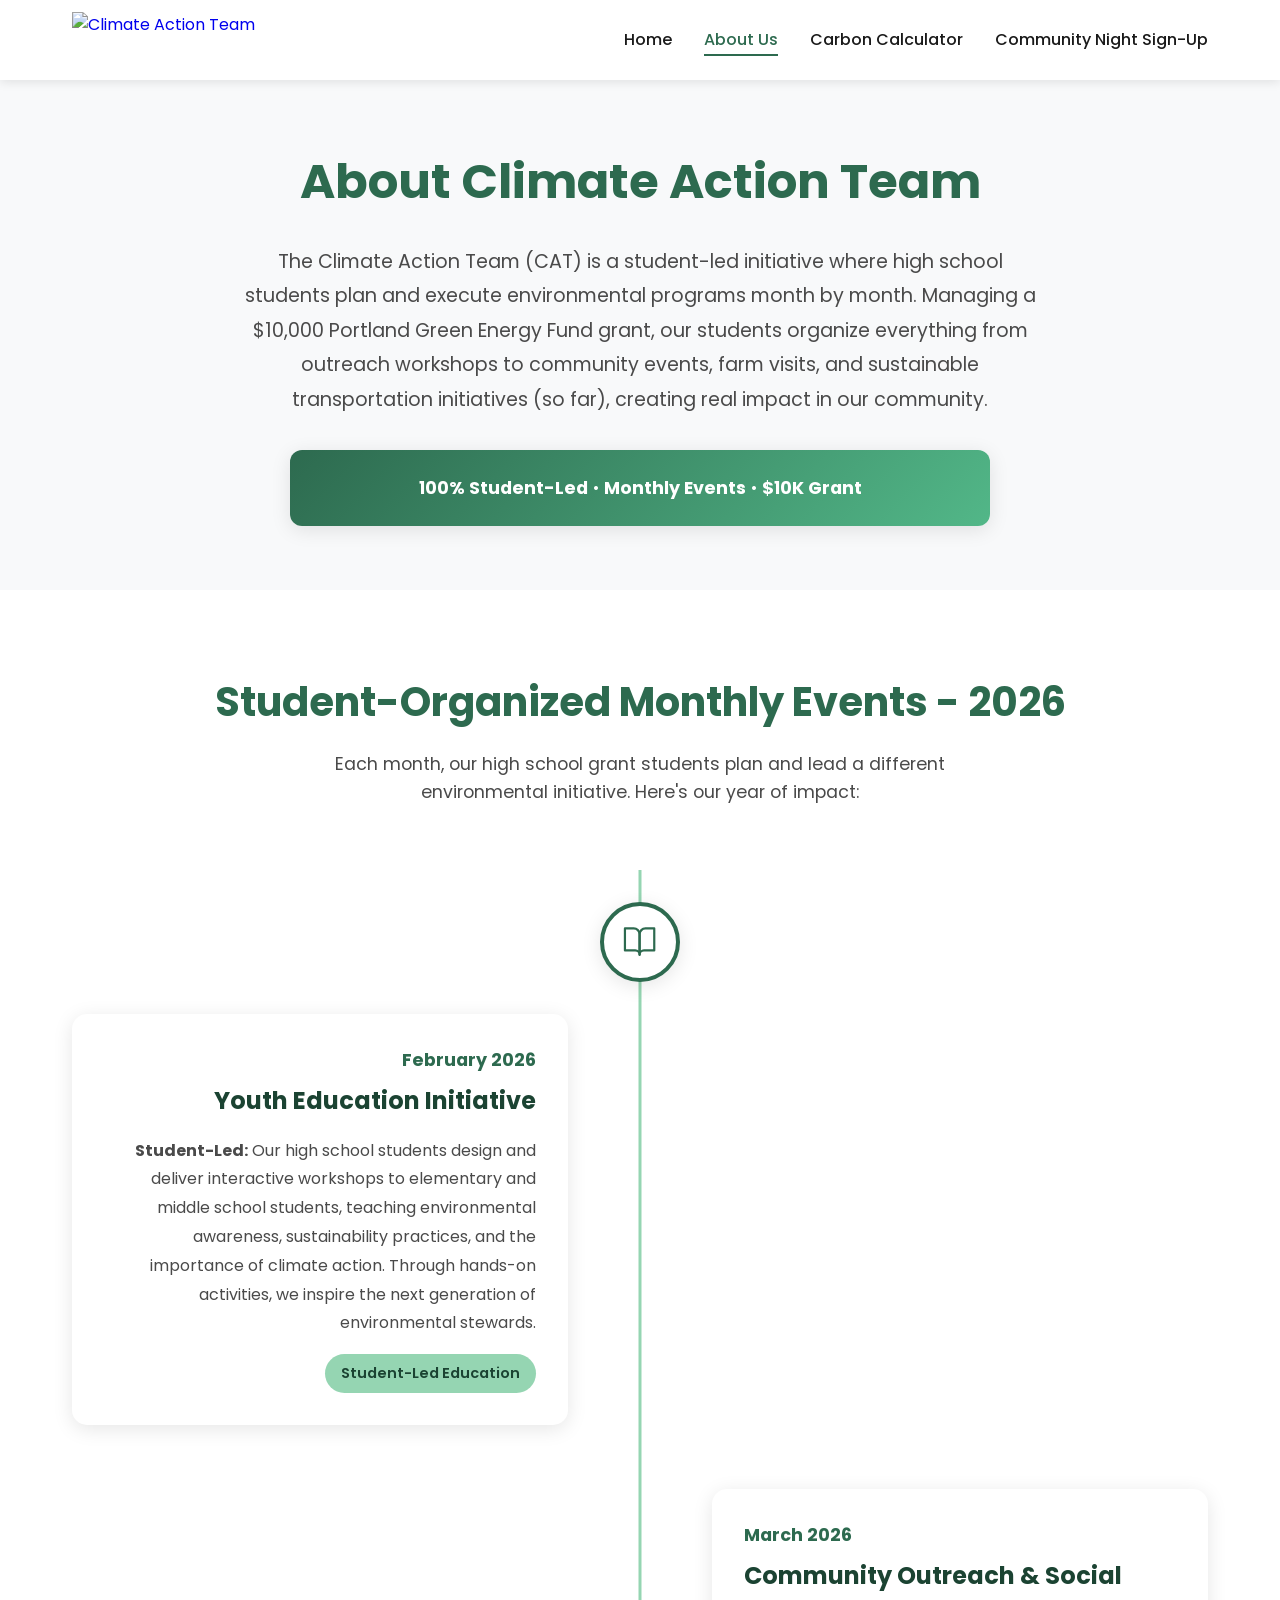
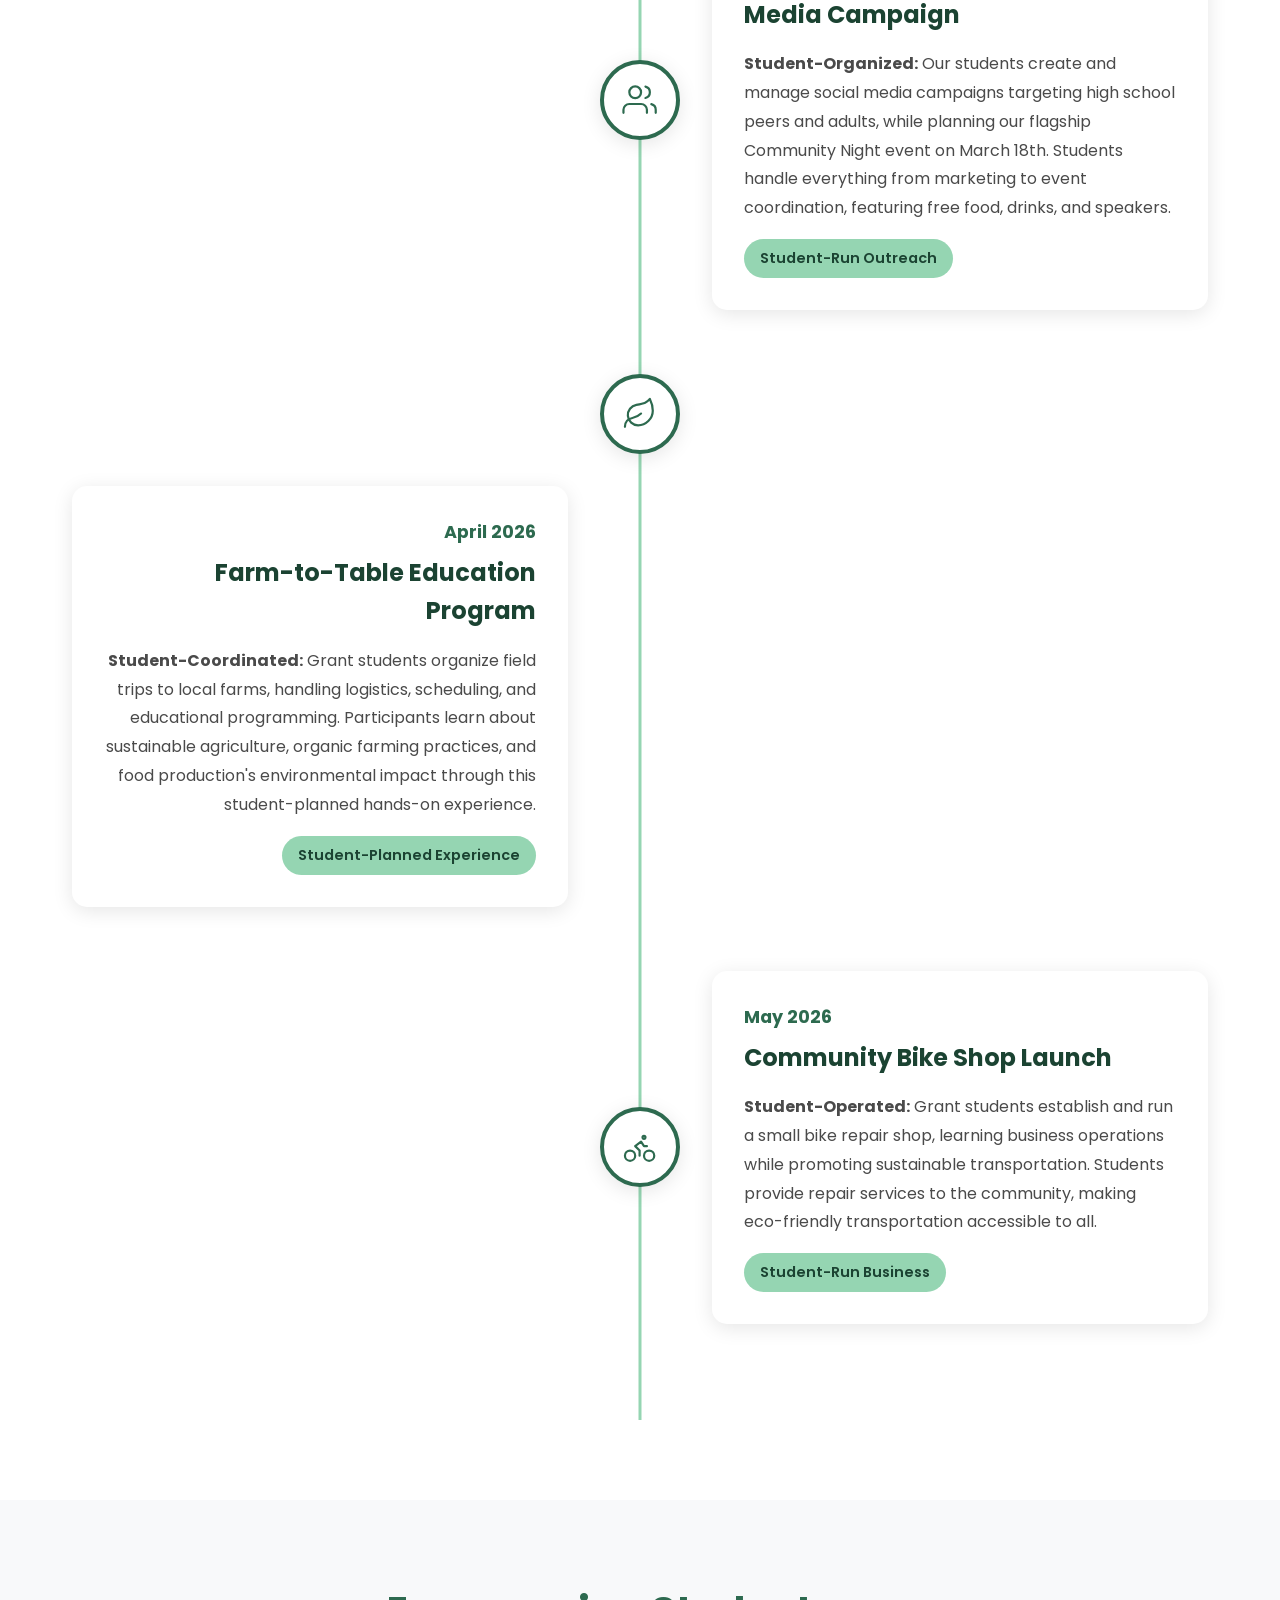
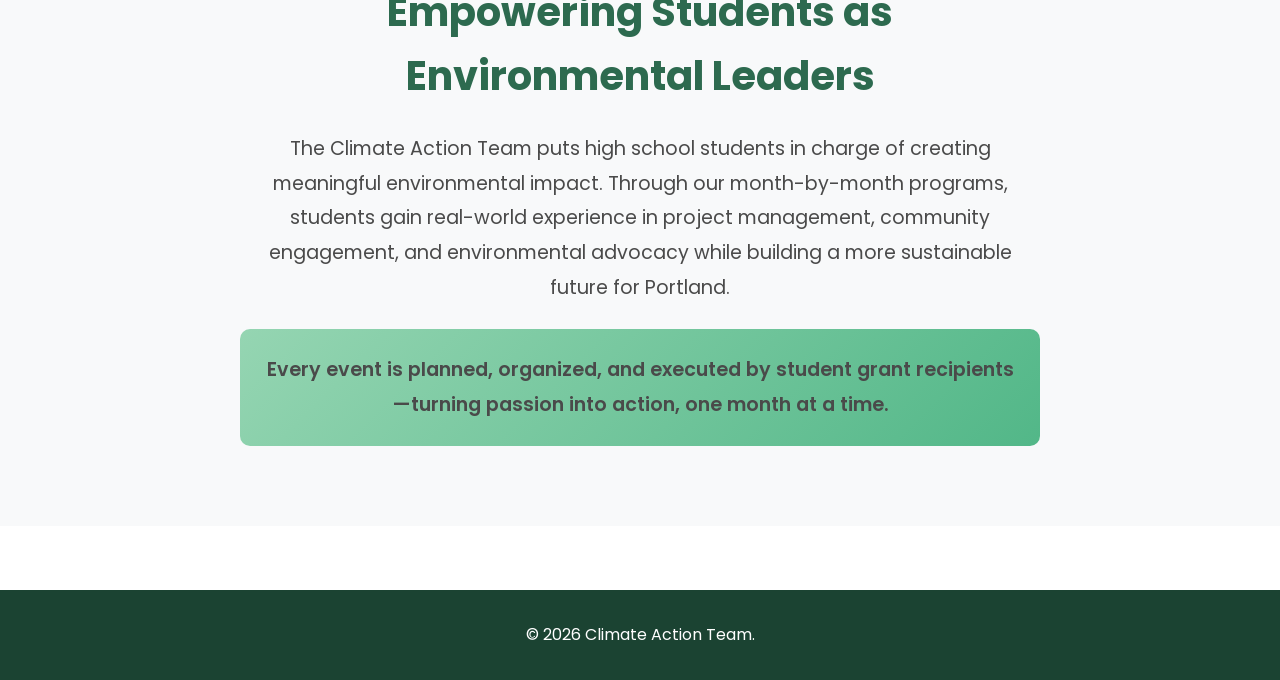
==== commit 1924e369: "Fix layout shift, remove card spin, standardize footer, replace emojis with SVGs, add logo wiggle + " ====
--- a/about.html
+++ b/about.html
@@ -39,7 +39,12 @@
             <div class="timeline">
                 <div class="timeline-item" data-month="february">
                     <div class="timeline-marker">
-                        <div class="timeline-icon">📚</div>
+                        <div class="timeline-icon">
+                            <svg xmlns="http://www.w3.org/2000/svg" viewBox="0 0 24 24" fill="none" stroke="currentColor" stroke-width="1.5" stroke-linecap="round" stroke-linejoin="round">
+                                <path d="M2 3h6a4 4 0 0 1 4 4v14a3 3 0 0 0-3-3H2z"/>
+                                <path d="M22 3h-6a4 4 0 0 0-4 4v14a3 3 0 0 1 3-3h7z"/>
+                            </svg>
+                        </div>
                     </div>
                     <div class="timeline-content">
                         <div class="timeline-date">February 2026</div>
@@ -51,7 +56,14 @@
 
                 <div class="timeline-item" data-month="march">
                     <div class="timeline-marker">
-                        <div class="timeline-icon">📱</div>
+                        <div class="timeline-icon">
+                            <svg xmlns="http://www.w3.org/2000/svg" viewBox="0 0 24 24" fill="none" stroke="currentColor" stroke-width="1.5" stroke-linecap="round" stroke-linejoin="round">
+                                <path d="M17 21v-2a4 4 0 0 0-4-4H5a4 4 0 0 0-4 4v2"/>
+                                <circle cx="9" cy="7" r="4"/>
+                                <path d="M23 21v-2a4 4 0 0 0-3-3.87"/>
+                                <path d="M16 3.13a4 4 0 0 1 0 7.75"/>
+                            </svg>
+                        </div>
                     </div>
                     <div class="timeline-content">
                         <div class="timeline-date">March 2026</div>
@@ -63,7 +75,12 @@
 
                 <div class="timeline-item" data-month="april">
                     <div class="timeline-marker">
-                        <div class="timeline-icon">🌾</div>
+                        <div class="timeline-icon">
+                            <svg xmlns="http://www.w3.org/2000/svg" viewBox="0 0 24 24" fill="none" stroke="currentColor" stroke-width="1.5" stroke-linecap="round" stroke-linejoin="round">
+                                <path d="M11 20A7 7 0 0 1 9.8 6.1C15.5 5 17 4.48 19 2c1 2 2 4.18 2 8 0 5.5-4.78 10-10 10z"/>
+                                <path d="M2 21c0-3 1.85-5.36 5.08-6C9.5 14.52 12 13 13 12"/>
+                            </svg>
+                        </div>
                     </div>
                     <div class="timeline-content">
                         <div class="timeline-date">April 2026</div>
@@ -75,7 +92,14 @@
 
                 <div class="timeline-item" data-month="may">
                     <div class="timeline-marker">
-                        <div class="timeline-icon">🚲</div>
+                        <div class="timeline-icon">
+                            <svg xmlns="http://www.w3.org/2000/svg" viewBox="0 0 24 24" fill="none" stroke="currentColor" stroke-width="1.5" stroke-linecap="round" stroke-linejoin="round">
+                                <circle cx="18.5" cy="17.5" r="3.5"/>
+                                <circle cx="5.5" cy="17.5" r="3.5"/>
+                                <circle cx="15" cy="5" r="1"/>
+                                <path d="M12 17.5V14l-3-3 4-3 2 3h2"/>
+                            </svg>
+                        </div>
                     </div>
                     <div class="timeline-content">
                         <div class="timeline-date">May 2026</div>
--- a/styles.css
+++ b/styles.css
@@ -60,11 +60,18 @@
     height: 56px;
     width: auto;
     display: block;
-    transition: transform 0.3s ease;
-}
-
-.logo-img:hover {
-    transform: scale(1.05);
+    transform-origin: 50% 65%;
+    animation: catWiggle 1.5s ease-in-out;
+}
+
+@keyframes catWiggle {
+    0%   { transform: rotate(0deg); }
+    20%  { transform: rotate(-18deg); }
+    45%  { transform: rotate(0deg); }
+    65%  { transform: rotate(14deg); }
+    82%  { transform: rotate(0deg); }
+    91%  { transform: rotate(-7deg); }
+    100% { transform: rotate(0deg); }
 }
 
 .logo h1 {
@@ -136,6 +143,8 @@
     background-clip: text;
     margin-bottom: 1rem;
     font-weight: 800;
+    line-height: 1.2;
+    min-height: calc(3.5rem * 1.2 * 2); /* always reserve 2 lines to prevent layout shift during typewriter */
 }
 
 .hero-subtitle {
@@ -240,30 +249,20 @@
     color: white;
     box-shadow: 0 20px 60px rgba(45, 106, 79, 0.4);
     animation: float 3s ease-in-out infinite;
-    position: relative;
-    overflow: hidden;
-}
-
-.floating-card::before {
-    content: '';
-    position: absolute;
-    inset: -50%;
-    background: conic-gradient(from 0deg, transparent 70%, rgba(255,255,255,0.15) 100%);
-    animation: spin 6s linear infinite;
-}
-
-.floating-card > * {
-    position: relative;
-    z-index: 1;
-}
-
-@keyframes spin {
-    to { transform: rotate(360deg); }
 }
 
 .card-icon {
-    font-size: 4rem;
     margin-bottom: 1rem;
+    display: flex;
+    justify-content: center;
+    align-items: center;
+}
+
+.card-icon svg {
+    width: 3.5rem;
+    height: 3.5rem;
+    color: white;
+    stroke: white;
 }
 
 .floating-card h3 {
@@ -392,6 +391,39 @@
     to   { opacity: 1; transform: translateY(0); }
 }
 
+/* Wave divider between sections */
+.section-wave {
+    line-height: 0;
+    overflow: hidden;
+    margin-top: -1px;
+}
+
+.section-wave svg {
+    display: block;
+    width: 100%;
+    height: 60px;
+}
+
+/* Carbon calculator SVG icon styles */
+.calc-earth-icon svg,
+.result-earth svg {
+    width: 4.5rem;
+    height: 4.5rem;
+}
+
+.calc-earth-icon {
+    display: flex;
+    justify-content: center;
+    margin-bottom: 1rem;
+    animation: float 3s ease-in-out infinite;
+}
+
+.cat-pill span:first-child svg {
+    width: 1.1em;
+    height: 1.1em;
+    vertical-align: middle;
+}
+
 /* Container */
 .container {
     max-width: 1200px;
@@ -446,9 +478,18 @@
 }
 
 .highlight-icon {
-    font-size: 3.5rem;
     margin-bottom: 1rem;
+    display: flex;
+    justify-content: center;
+    align-items: center;
     transition: transform 0.3s;
+}
+
+.highlight-icon svg {
+    width: 3.2rem;
+    height: 3.2rem;
+    color: var(--primary-color);
+    stroke: var(--primary-color);
 }
 
 .highlight-card:hover .highlight-icon {
@@ -627,9 +668,15 @@
     display: flex;
     align-items: center;
     justify-content: center;
-    font-size: 2rem;
     box-shadow: 0 4px 20px var(--shadow);
     transition: transform 0.3s;
+}
+
+.timeline-icon svg {
+    width: 2.2rem;
+    height: 2.2rem;
+    color: var(--primary-color);
+    stroke: var(--primary-color);
 }
 
 .timeline-item:hover .timeline-icon {
@@ -740,7 +787,18 @@
 }
 
 .detail-icon {
-    font-size: 2.5rem;
+    display: flex;
+    align-items: center;
+    justify-content: center;
+    width: 3rem;
+    height: 3rem;
+}
+
+.detail-icon svg {
+    width: 2.4rem;
+    height: 2.4rem;
+    color: var(--primary-color);
+    stroke: var(--primary-color);
 }
 
 .event-detail strong {
@@ -1214,11 +1272,19 @@
 }
 
 .modal-icon {
-    font-size: 3rem;
     position: relative;
-    box-shadow: 0 25px 60px rgba(0, 0, 0, 0.3);
     animation: modalSlideIn 0.35s cubic-bezier(0.34, 1.56, 0.64, 1);
-    overflow: hidden;
+    display: flex;
+    justify-content: center;
+    align-items: center;
+    margin-bottom: 0.75rem;
+}
+
+.modal-icon svg {
+    width: 3.5rem;
+    height: 3.5rem;
+    color: white;
+    stroke: white;
 }
 
 @keyframes modalSlideIn {
@@ -1238,12 +1304,6 @@
     text-align: center;
     color: white;
     position: relative;
-}
-
-.modal-icon {
-    font-size: 3.5rem;
-    display: block;
-    margin-bottom: 0.75rem;
 }
 
 .modal-header h2 {
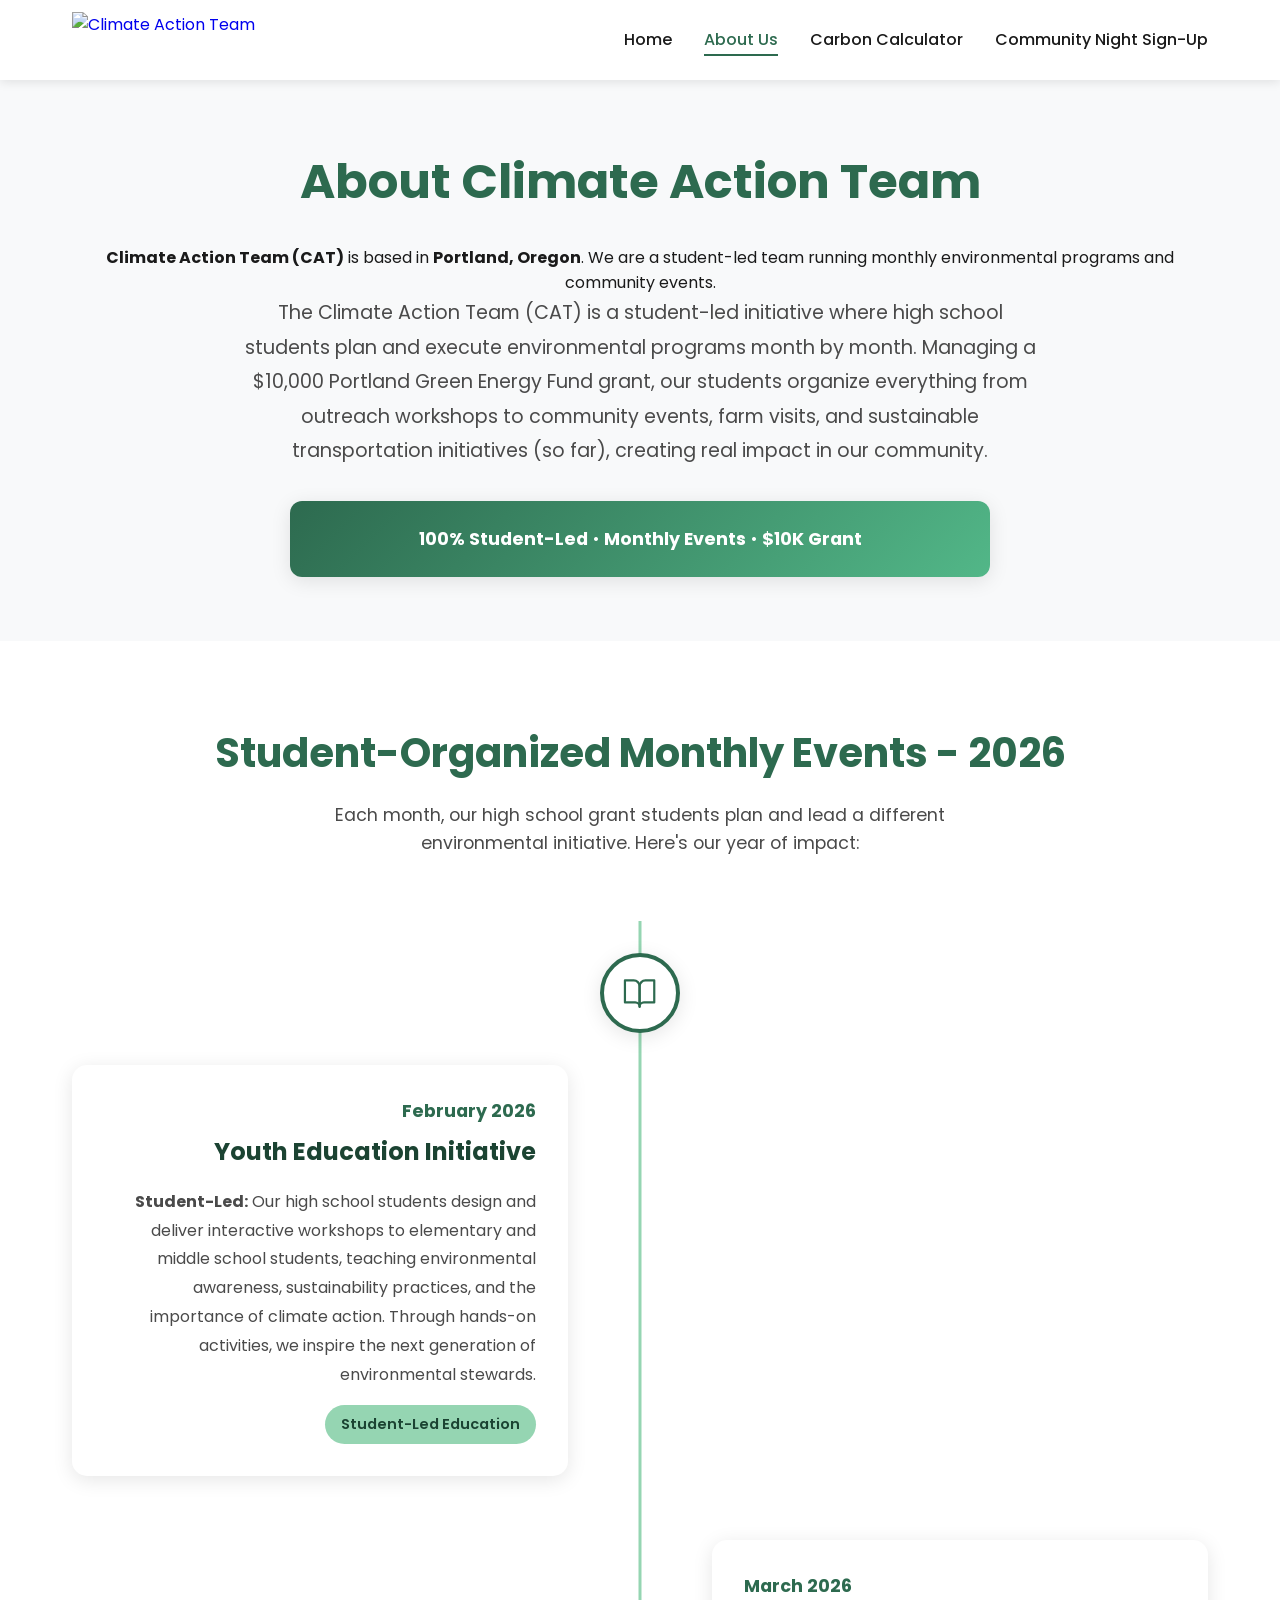
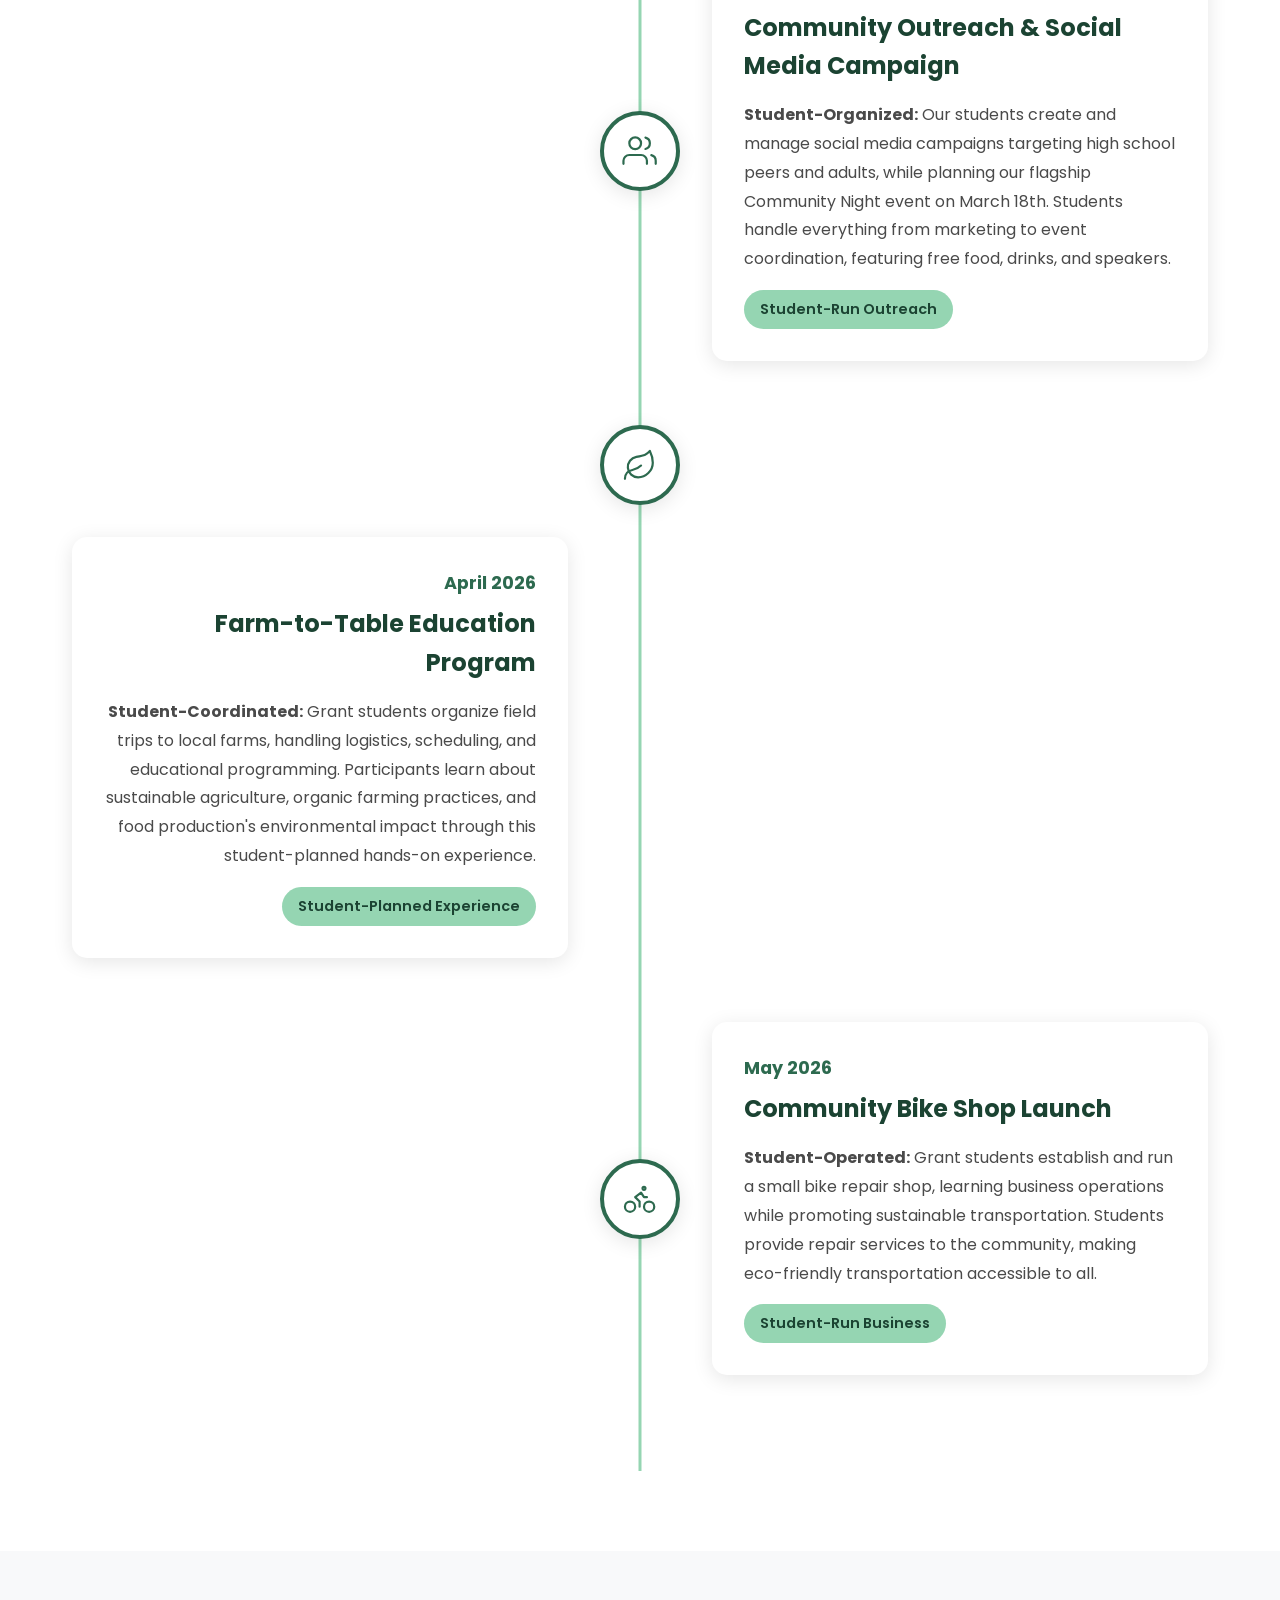
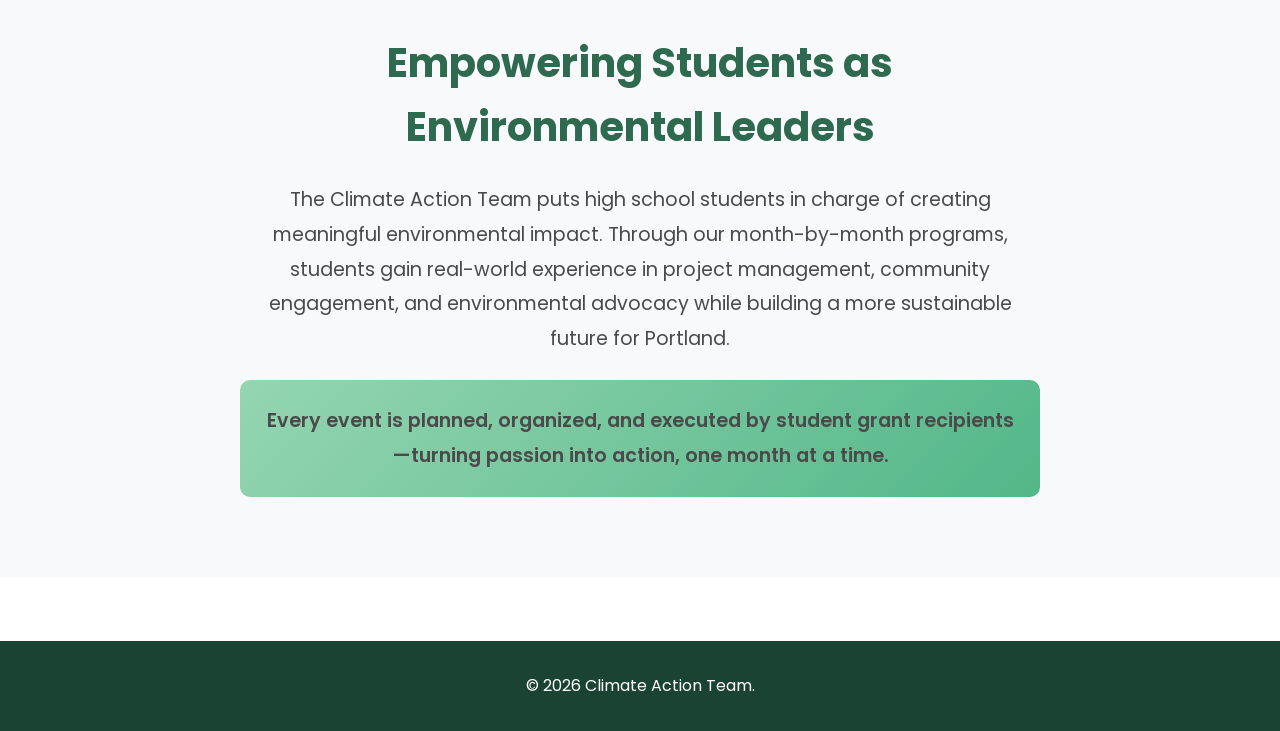
==== commit dd51abed: "Enhance about section with team description Added a paragraph about the Climate Action Team's initia" ====
--- a/about.html
+++ b/about.html
@@ -1,11 +1,23 @@
 <!DOCTYPE html>
 <html lang="en">
 <head>
-    <meta charset="UTF-8">
-    <meta name="viewport" content="width=device-width, initial-scale=1.0">
-    <title>About Us - CAT</title>
-    <link rel="icon" type="image/svg+xml" href="favicon.svg">
-    <link rel="stylesheet" href="styles.css">
+  <meta charset="UTF-8">
+  <meta name="viewport" content="width=device-width, initial-scale=1.0">
+
+  <title>About Climate Action Team (CAT)</title>
+  <meta name="description" content="Learn about Climate Action Team (CAT), a student-led initiative running grant-funded monthly environmental programs and community events in Portland, Oregon.">
+  <link rel="canonical" href="https://cat.cateam.me/about.html">
+
+  <meta name="robots" content="index,follow">
+
+  <meta property="og:type" content="article">
+  <meta property="og:site_name" content="Climate Action Team (CAT)">
+  <meta property="og:title" content="About Climate Action Team (CAT)">
+  <meta property="og:description" content="Student-led, grant-funded monthly environmental programs and community events in Portland, Oregon.">
+  <meta property="og:url" content="https://cat.cateam.me/about.html">
+
+  <link rel="icon" type="image/svg+xml" href="favicon.svg">
+  <link rel="stylesheet" href="styles.css">
 </head>
 <body>
     <nav class="navbar">
@@ -13,18 +25,36 @@
             <a href="index.html" class="logo">
                 <img src="Cat Logo.png" alt="Climate Action Team" class="logo-img">
             </a>
-            <ul class="nav-menu">
+            <ul class="nav-menu" id="navMenu">
                 <li><a href="index.html">Home</a></li>
                 <li><a href="about.html" class="active">About Us</a></li>
                 <li><a href="carbon-calculator.html">Carbon Calculator</a></li>
                 <li><a href="signup.html">Community Night Sign-Up</a></li>
             </ul>
+            <button class="hamburger" id="hamburger" aria-label="Open menu">
+                <span></span>
+                <span></span>
+                <span></span>
+            </button>
         </div>
     </nav>
+
+    <!-- Side menu -->
+    <div class="side-menu-overlay" id="sideMenuOverlay"></div>
+    <div class="side-menu" id="sideMenu">
+        <button class="side-menu-close" id="sideMenuClose" aria-label="Close menu">&times;</button>
+        <ul class="side-menu-links">
+            <li><a href="index.html">Home</a></li>
+            <li><a href="about.html" class="active">About Us</a></li>
+            <li><a href="carbon-calculator.html">Carbon Calculator</a></li>
+            <li><a href="signup.html">Community Night Sign-Up</a></li>
+        </ul>
+    </div>
 
     <section class="about-hero">
         <div class="container">
             <h1>About Climate Action Team</h1>
+            <p><strong>Climate Action Team (CAT)</strong> is based in <strong>Portland, Oregon</strong>. We are a student-led team running monthly environmental programs and community events.</p>
             <p class="about-intro">The Climate Action Team (CAT) is a student-led initiative where high school students plan and execute environmental programs month by month. Managing a $10,000 Portland Green Energy Fund grant, our students organize everything from outreach workshops to community events, farm visits, and sustainable transportation initiatives (so far), creating real impact in our community.</p>
             <div class="student-led-badge">
                 <strong> 100% Student-Led</strong> • <strong>Monthly Events</strong> • <strong> $10K Grant</strong>
--- a/styles.css
+++ b/styles.css
@@ -20,11 +20,16 @@
     --shadow: rgba(0, 0, 0, 0.1);
 }
 
+html {
+    overflow-x: hidden;
+}
+
 body {
     font-family: 'Poppins', -apple-system, BlinkMacSystemFont, 'Segoe UI', Roboto, 'Helvetica Neue', Arial, sans-serif;
     color: var(--text-dark);
     line-height: 1.6;
     background: var(--background);
+    overflow-x: hidden;
 }
 
 /* Navigation */
@@ -66,11 +71,7 @@
 
 @keyframes catWiggle {
     0%   { transform: rotate(0deg); }
-    20%  { transform: rotate(-18deg); }
-    45%  { transform: rotate(0deg); }
-    65%  { transform: rotate(14deg); }
-    82%  { transform: rotate(0deg); }
-    91%  { transform: rotate(-7deg); }
+    45%  { transform: rotate(-18deg); }
     100% { transform: rotate(0deg); }
 }
 
@@ -178,6 +179,7 @@
     position: relative;
     overflow: hidden;
     font-family: 'Poppins', sans-serif;
+    white-space: nowrap;
 }
 
 .btn::after {
@@ -249,6 +251,9 @@
     color: white;
     box-shadow: 0 20px 60px rgba(45, 106, 79, 0.4);
     animation: float 3s ease-in-out infinite;
+    display: block;
+    text-decoration: none;
+    cursor: pointer;
 }
 
 .card-icon {
@@ -816,6 +821,81 @@
 /* Form Section */
 .form-section {
     padding: 5rem 0;
+}
+
+/* Google Form Embed */
+.form-embed-wrapper {
+    max-width: 780px;
+    margin: 0 auto;
+}
+
+.form-embed-header {
+    text-align: center;
+    margin-bottom: 2rem;
+}
+
+.form-embed-icon {
+    font-size: 3rem;
+    margin-bottom: 1rem;
+    animation: float 3s ease-in-out infinite;
+}
+
+.form-embed-header h2 {
+    font-size: 2rem;
+    font-weight: 700;
+    color: var(--primary-color);
+    margin-bottom: 0.75rem;
+    font-family: 'Poppins', sans-serif;
+}
+
+.form-embed-header p {
+    font-size: 1.05rem;
+    color: var(--text-light);
+    line-height: 1.7;
+    max-width: 560px;
+    margin: 0 auto;
+    font-family: 'Poppins', sans-serif;
+}
+
+.form-embed-header strong {
+    color: var(--primary-dark);
+    font-weight: 700;
+}
+
+.form-embed-container {
+    background: white;
+    border-radius: 20px;
+    box-shadow: 0 8px 40px rgba(45, 106, 79, 0.12);
+    overflow: hidden;
+    border: 2px solid var(--accent-color);
+    padding: 0.5rem;
+}
+
+.form-embed-container iframe {
+    display: block;
+    width: 100%;
+    border: none;
+    border-radius: 16px;
+}
+
+.form-embed-note {
+    text-align: center;
+    margin-top: 1.25rem;
+    font-size: 0.9rem;
+    color: var(--text-light);
+    font-family: 'Poppins', sans-serif;
+}
+
+.form-embed-note a {
+    color: var(--primary-color);
+    font-weight: 600;
+    text-decoration: none;
+    transition: color 0.2s;
+}
+
+.form-embed-note a:hover {
+    color: var(--primary-dark);
+    text-decoration: underline;
 }
 
 .form-container {
@@ -1231,8 +1311,10 @@
     max-width: 560px;
     width: 100%;
     box-shadow: 0 20px 60px rgba(0, 0, 0, 0.3);
-    overflow: hidden;
+    overflow: visible;
     animation: modalIn 0.3s cubic-bezier(0.34, 1.56, 0.64, 1);
+    max-height: 90vh;
+    overflow-y: auto;
 }
 
 @keyframes modalIn {
@@ -1428,15 +1510,37 @@
 @media (max-width: 600px) {
     .hero-title {
         font-size: 2rem;
+        min-height: unset; /* removes the big blank space on mobile */
     }
 
     .hero-subtitle {
         font-size: 1.2rem;
     }
 
+    .hero-description {
+        font-size: 1rem;
+    }
+
+    .hero-buttons {
+        flex-direction: column;
+        align-items: center;
+    }
+
+    .btn {
+        width: 100%;
+        text-align: center;
+    }
+
+    .floating-card {
+        padding: 1.75rem;
+    }
+
+    .floating-card h3 {
+        font-size: 1.5rem;
+    }
+
     .nav-container {
-        flex-direction: column;
-        gap: 1rem;
+        padding: 0.75rem 1rem;
     }
 
     .signup-form {
@@ -1447,6 +1551,20 @@
         width: 60px;
         height: 60px;
         font-size: 1.5rem;
+    }
+
+    .highlights h2,
+    .cta-section h2,
+    .mission-content h2 {
+        font-size: 1.8rem;
+    }
+
+    .cta-date {
+        font-size: 1.5rem;
+    }
+
+    .container {
+        padding: 0 1rem;
     }
 }
 
@@ -1860,7 +1978,7 @@
 /* Chrome/Safari spinner removal */
 .q-number-input::-webkit-outer-spin-button,
 .q-number-input::-webkit-inner-spin-button { -webkit-appearance: none; }
-.q-number-input[type=number] { -moz-appearance: textfield; }
+.q-number-input[type=number] { appearance: textfield; -moz-appearance: textfield; }
 
 .q-number-unit {
     font-size: 1rem;
@@ -2249,8 +2367,244 @@
     .q-cards-grid.g-3  { grid-template-columns: repeat(2, 1fr); }
     .comparison-cards-grid { grid-template-columns: repeat(2, 1fr); }
     .result-total-number { font-size: 4rem; }
+}
+
 @media (prefers-reduced-motion: reduce) {
     .modal {
         animation: none;
     }
 }
+
+/* =========================================================
+   HAMBURGER + SIDE MENU
+   ========================================================= */
+
+.hamburger {
+    display: flex;
+    flex-direction: column;
+    justify-content: space-between;
+    width: 28px;
+    height: 20px;
+    background: none;
+    border: none;
+    cursor: pointer;
+    padding: 0;
+    margin-left: auto;
+}
+
+.hamburger span {
+    display: block;
+    height: 3px;
+    width: 100%;
+    background: var(--primary-dark);
+    border-radius: 3px;
+    transition: all 0.3s;
+}
+
+.side-menu-overlay {
+    display: none;
+    position: fixed;
+    inset: 0;
+    background: rgba(0, 0, 0, 0.45);
+    z-index: 1500;
+    backdrop-filter: blur(2px);
+}
+
+.side-menu-overlay.open {
+    display: block;
+}
+
+.side-menu {
+    position: fixed;
+    top: 0;
+    right: -300px;
+    width: 260px;
+    height: 100%;
+    background: white;
+    box-shadow: -4px 0 30px rgba(0, 0, 0, 0.15);
+    z-index: 1600;
+    transition: right 0.35s cubic-bezier(0.4, 0, 0.2, 1);
+    display: flex;
+    flex-direction: column;
+    padding: 2rem 1.5rem;
+}
+
+.side-menu.open {
+    right: 0;
+}
+
+.side-menu-close {
+    align-self: flex-end;
+    background: none;
+    border: none;
+    font-size: 2rem;
+    cursor: pointer;
+    color: var(--text-light);
+    line-height: 1;
+    margin-bottom: 2rem;
+    transition: color 0.2s;
+}
+
+.side-menu-close:hover {
+    color: var(--primary-color);
+}
+
+.side-menu-links {
+    list-style: none;
+    display: flex;
+    flex-direction: column;
+    gap: 0.5rem;
+}
+
+.side-menu-links a {
+    display: block;
+    padding: 0.85rem 1rem;
+    text-decoration: none;
+    color: var(--text-dark);
+    font-weight: 600;
+    font-size: 1.1rem;
+    border-radius: 10px;
+    transition: background 0.2s, color 0.2s;
+}
+
+.side-menu-links a:hover,
+.side-menu-links a.active {
+    background: var(--background-light);
+    color: var(--primary-color);
+}
+
+/* On desktop: hide hamburger */
+.hamburger {
+    display: none;
+}
+
+/* On mobile (≤600px): hide nav links, show hamburger */
+@media (max-width: 600px) {
+    .nav-menu {
+        display: none !important;
+    }
+
+    .hamburger {
+        display: flex;
+    }
+}
+
+/* =========================================================
+   COOKIES CONSENT BANNER
+   ========================================================= */
+
+.cookies-banner {
+    position: fixed;
+    bottom: 0;
+    left: 0;
+    right: 0;
+    background: white;
+    box-shadow: 0 -4px 30px rgba(45, 106, 79, 0.15);
+    border-top: 3px solid var(--accent-color);
+    z-index: 3000;
+    padding: 1.25rem 2rem;
+    transform: translateY(100%);
+    transition: transform 0.4s cubic-bezier(0.4, 0, 0.2, 1), opacity 0.4s ease;
+    opacity: 0;
+    font-family: 'Poppins', sans-serif;
+}
+
+.cookies-banner.is-visible {
+    transform: translateY(0);
+    opacity: 1;
+}
+
+.cookies-banner.is-hiding {
+    transform: translateY(100%);
+    opacity: 0;
+}
+
+.cookies-banner-inner {
+    max-width: 1200px;
+    margin: 0 auto;
+    display: flex;
+    align-items: center;
+    justify-content: space-between;
+    gap: 2rem;
+    flex-wrap: wrap;
+}
+
+.cookies-banner-text {
+    display: flex;
+    align-items: center;
+    gap: 1rem;
+    flex: 1;
+    min-width: 260px;
+}
+
+.cookies-icon {
+    font-size: 2rem;
+    flex-shrink: 0;
+}
+
+.cookies-banner-text strong {
+    display: block;
+    color: var(--text-dark);
+    font-weight: 700;
+    font-size: 0.95rem;
+    margin-bottom: 0.2rem;
+}
+
+.cookies-banner-text p {
+    color: var(--text-light);
+    font-size: 0.88rem;
+    margin: 0;
+    line-height: 1.5;
+}
+
+.cookies-banner-actions {
+    display: flex;
+    gap: 0.75rem;
+    flex-shrink: 0;
+    align-items: center;
+}
+
+.cookies-accept {
+    padding: 0.6rem 1.5rem;
+    font-size: 0.95rem;
+}
+
+.cookies-decline {
+    padding: 0.6rem 1.5rem;
+    font-size: 0.95rem;
+    background: transparent;
+    color: var(--text-light);
+    border: 2px solid var(--border-color);
+    border-radius: 50px;
+    font-family: 'Poppins', sans-serif;
+    font-weight: 600;
+    cursor: pointer;
+    transition: all 0.3s;
+}
+
+.cookies-decline:hover {
+    border-color: var(--text-light);
+    color: var(--text-dark);
+}
+
+@media (max-width: 600px) {
+    .cookies-banner {
+        padding: 1rem;
+    }
+
+    .cookies-banner-inner {
+        flex-direction: column;
+        align-items: flex-start;
+        gap: 1rem;
+    }
+
+    .cookies-banner-actions {
+        width: 100%;
+    }
+
+    .cookies-accept,
+    .cookies-decline {
+        flex: 1;
+        text-align: center;
+    }
+}
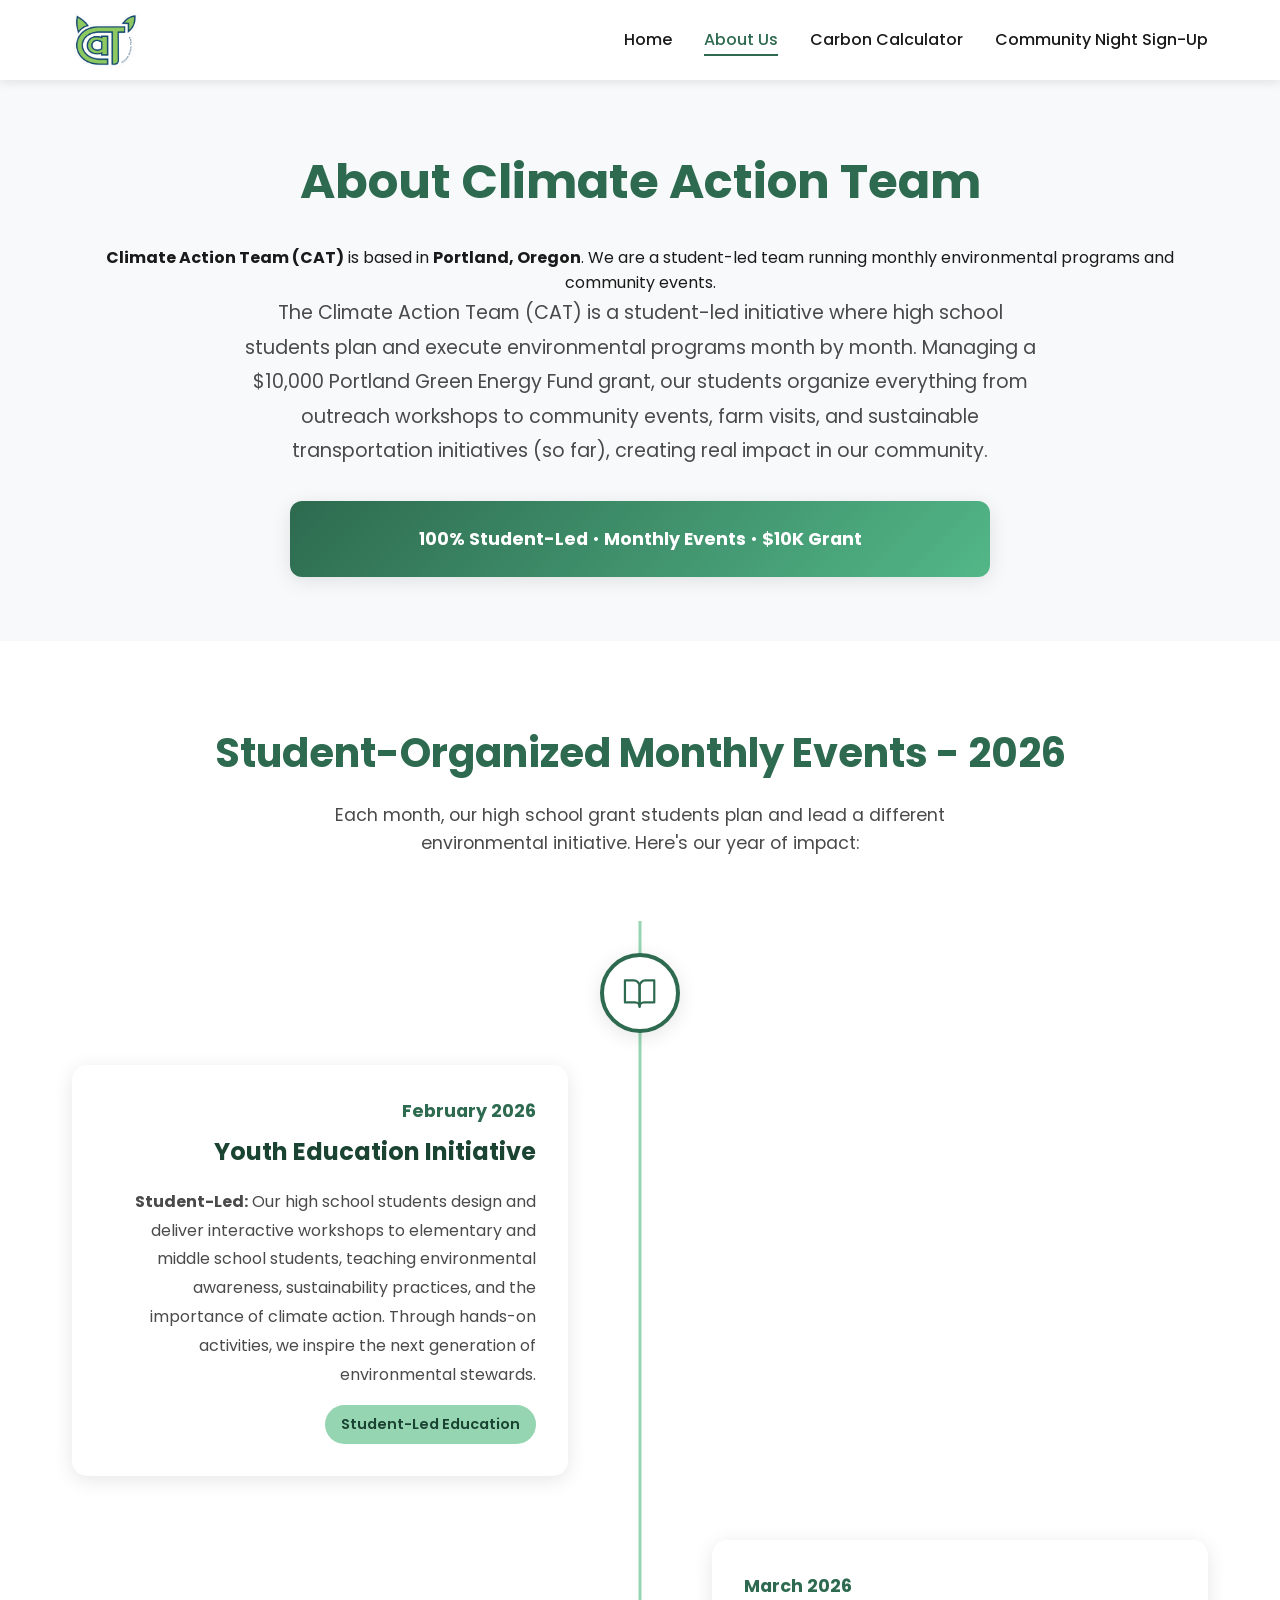
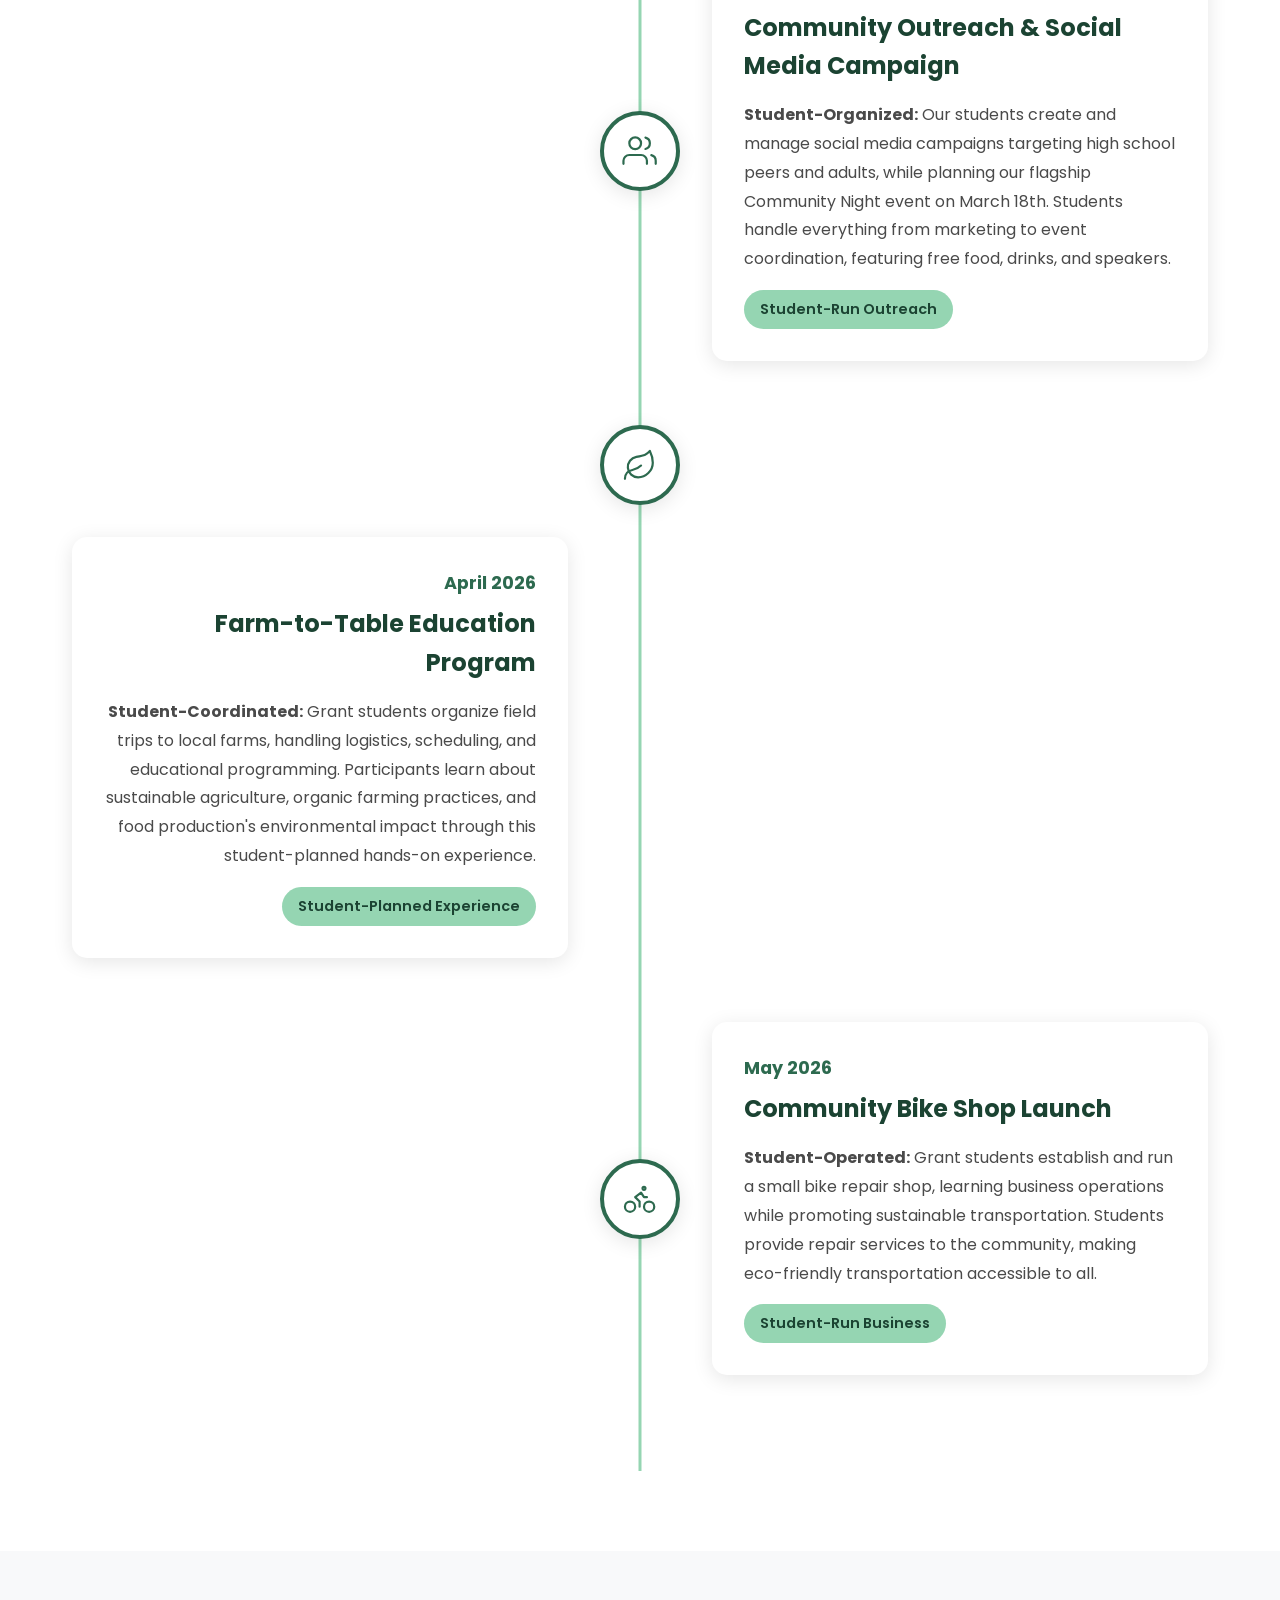
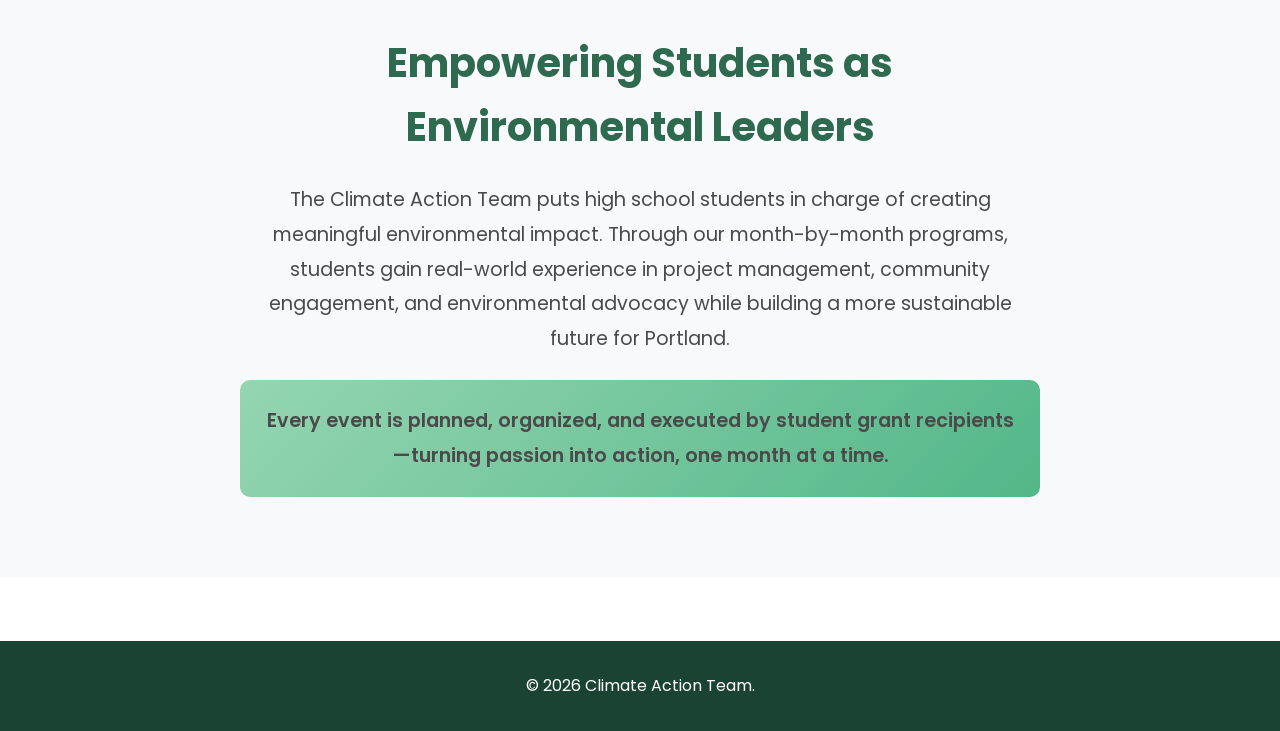
==== commit 062c52fc: "organize repo: move assets into assets/css, assets/js, assets/images folders Co-authored-by: EthanK5" ====
--- a/about.html
+++ b/about.html
@@ -16,14 +16,14 @@
   <meta property="og:description" content="Student-led, grant-funded monthly environmental programs and community events in Portland, Oregon.">
   <meta property="og:url" content="https://cat.cateam.me/about.html">
 
-  <link rel="icon" type="image/svg+xml" href="favicon.svg">
-  <link rel="stylesheet" href="styles.css">
+  <link rel="icon" type="image/svg+xml" href="assets/images/favicon.svg">
+  <link rel="stylesheet" href="assets/css/styles.css">
 </head>
 <body>
     <nav class="navbar">
         <div class="nav-container">
             <a href="index.html" class="logo">
-                <img src="Cat Logo.png" alt="Climate Action Team" class="logo-img">
+                <img src="assets/images/Cat Logo.png" alt="Climate Action Team" class="logo-img">
             </a>
             <ul class="nav-menu" id="navMenu">
                 <li><a href="index.html">Home</a></li>
@@ -158,6 +158,6 @@
         </div>
     </footer>
 
-    <script src="script.js"></script>
+    <script src="assets/js/script.js"></script>
 </body>
 </html>
--- a/assets/css/styles.css
+++ b/assets/css/styles.css
@@ -0,0 +1,2610 @@
+@import url('https://fonts.googleapis.com/css2?family=Poppins:ital,wght@0,300;0,400;0,500;0,600;0,700;0,800;1,400&display=swap');
+
+* {
+    margin: 0;
+    padding: 0;
+    box-sizing: border-box;
+}
+
+:root {
+    --primary-color: #2d6a4f;
+    --primary-dark: #1b4332;
+    --primary-light: #40916c;
+    --secondary-color: #52b788;
+    --accent-color: #95d5b2;
+    --text-dark: #1a1a1a;
+    --text-light: #4a4a4a;
+    --background: #ffffff;
+    --background-light: #f8f9fa;
+    --border-color: #e0e0e0;
+    --shadow: rgba(0, 0, 0, 0.1);
+}
+
+html {
+    overflow-x: hidden;
+}
+
+body {
+    font-family: 'Poppins', -apple-system, BlinkMacSystemFont, 'Segoe UI', Roboto, 'Helvetica Neue', Arial, sans-serif;
+    color: var(--text-dark);
+    line-height: 1.6;
+    background: var(--background);
+    overflow-x: hidden;
+}
+
+/* Navigation */
+.navbar {
+    background: var(--background);
+    box-shadow: 0 2px 10px var(--shadow);
+    position: sticky;
+    top: 0;
+    z-index: 1000;
+    transition: box-shadow 0.3s;
+}
+
+.navbar.scrolled {
+    box-shadow: 0 4px 20px rgba(45, 106, 79, 0.15);
+}
+
+.nav-container {
+    max-width: 1200px;
+    margin: 0 auto;
+    padding: 0.75rem 2rem;
+    display: flex;
+    justify-content: space-between;
+    align-items: center;
+}
+
+.logo {
+    display: flex;
+    align-items: center;
+    text-decoration: none;
+}
+
+.logo-img {
+    height: 56px;
+    width: auto;
+    display: block;
+    transform-origin: 50% 65%;
+    animation: catWiggle 1.5s ease-in-out;
+}
+
+@keyframes catWiggle {
+    0%   { transform: rotate(0deg); }
+    45%  { transform: rotate(-18deg); }
+    100% { transform: rotate(0deg); }
+}
+
+.logo h1 {
+    display: none;
+}
+
+.logo-subtitle {
+    display: none;
+}
+
+.nav-menu {
+    display: flex;
+    list-style: none;
+    gap: 2rem;
+}
+
+.nav-menu a {
+    text-decoration: none;
+    color: var(--text-dark);
+    font-weight: 500;
+    transition: color 0.3s;
+    position: relative;
+}
+
+.nav-menu a::after {
+    content: '';
+    position: absolute;
+    bottom: -5px;
+    left: 0;
+    width: 0;
+    height: 2px;
+    background: var(--primary-color);
+    transition: width 0.3s;
+}
+
+.nav-menu a:hover::after,
+.nav-menu a.active::after {
+    width: 100%;
+}
+
+.nav-menu a.active {
+    color: var(--primary-color);
+}
+
+/* Hero Section */
+.hero {
+    max-width: 1200px;
+    margin: 0 auto;
+    padding: 4rem 2rem;
+    display: grid;
+    grid-template-columns: 1fr 1fr;
+    gap: 3rem;
+    align-items: center;
+    min-height: 70vh;
+    position: relative;
+}
+
+.hero-content {
+    animation: fadeInUp 0.8s ease-out;
+    position: relative;
+    z-index: 1;
+}
+
+.hero-title {
+    font-size: 3.5rem;
+    background: linear-gradient(135deg, var(--primary-dark) 0%, var(--primary-color) 50%, var(--secondary-color) 100%);
+    -webkit-background-clip: text;
+    -webkit-text-fill-color: transparent;
+    background-clip: text;
+    margin-bottom: 1rem;
+    font-weight: 800;
+    line-height: 1.2;
+    min-height: calc(3.5rem * 1.2 * 2); /* always reserve 2 lines to prevent layout shift during typewriter */
+}
+
+.hero-subtitle {
+    font-size: 1.5rem;
+    color: var(--text-light);
+    margin-bottom: 1rem;
+    font-weight: 600;
+}
+
+.hero-description {
+    font-size: 1.1rem;
+    color: var(--text-light);
+    margin-bottom: 2rem;
+}
+
+.hero-buttons {
+    display: flex;
+    gap: 1rem;
+}
+
+.btn {
+    padding: 0.875rem 2rem;
+    text-decoration: none;
+    border-radius: 50px;
+    font-weight: 600;
+    transition: all 0.3s;
+    display: inline-block;
+    border: none;
+    cursor: pointer;
+    font-size: 1rem;
+    position: relative;
+    overflow: hidden;
+    font-family: 'Poppins', sans-serif;
+    white-space: nowrap;
+}
+
+.btn::after {
+    content: '';
+    position: absolute;
+    top: 0;
+    left: -100%;
+    width: 60%;
+    height: 100%;
+    background: linear-gradient(90deg, transparent, rgba(255,255,255,0.25), transparent);
+    transition: left 0.5s;
+}
+
+.btn:hover::after {
+    left: 150%;
+}
+
+.btn-primary {
+    background: var(--primary-color);
+    color: white;
+}
+
+.btn-primary:hover {
+    background: var(--primary-dark);
+    transform: translateY(-2px);
+    box-shadow: 0 4px 12px var(--shadow);
+}
+
+.btn-secondary {
+    background: var(--accent-color);
+    color: var(--primary-dark);
+}
+
+.btn-secondary:hover {
+    background: var(--secondary-color);
+    transform: translateY(-2px);
+}
+
+.btn-large {
+    padding: 1.25rem 3rem;
+    font-size: 1.2rem;
+}
+
+.cta-section .btn-large {
+    background: white;
+    color: var(--primary-dark);
+}
+
+.cta-section .btn-large:hover {
+    background: var(--accent-color);
+    transform: translateY(-3px);
+    box-shadow: 0 8px 28px rgba(0, 0, 0, 0.2);
+}
+
+.hero-image {
+    display: flex;
+    justify-content: center;
+    align-items: center;
+    animation: fadeInRight 0.8s ease-out;
+    position: relative;
+    z-index: 1;
+}
+
+.floating-card {
+    background: linear-gradient(135deg, var(--primary-color), var(--secondary-color));
+    padding: 3rem;
+    border-radius: 28px;
+    text-align: center;
+    color: white;
+    box-shadow: 0 20px 60px rgba(45, 106, 79, 0.4);
+    animation: float 3s ease-in-out infinite;
+    display: block;
+    text-decoration: none;
+    cursor: pointer;
+}
+
+.card-icon {
+    margin-bottom: 1rem;
+    display: flex;
+    justify-content: center;
+    align-items: center;
+}
+
+.card-icon svg {
+    width: 3.5rem;
+    height: 3.5rem;
+    color: white;
+    stroke: white;
+}
+
+.floating-card h3 {
+    font-size: 2rem;
+    margin-bottom: 0.5rem;
+}
+
+@keyframes float {
+    0%, 100% { transform: translateY(0); }
+    50% { transform: translateY(-20px); }
+}
+
+@keyframes fadeInUp {
+    from {
+        opacity: 0;
+        transform: translateY(30px);
+    }
+    to {
+        opacity: 1;
+        transform: translateY(0);
+    }
+}
+
+@keyframes fadeInRight {
+    from {
+        opacity: 0;
+        transform: translateX(30px);
+    }
+    to {
+        opacity: 1;
+        transform: translateX(0);
+    }
+}
+
+/* Animated hero background blobs */
+.hero-bg {
+    position: absolute;
+    top: 0;
+    left: 0;
+    width: 100%;
+    height: 100%;
+    pointer-events: none;
+    z-index: 0;
+    overflow: hidden;
+}
+
+.hero-blob {
+    position: absolute;
+    border-radius: 50%;
+    filter: blur(80px);
+    opacity: 0.12;
+    animation: blobDrift ease-in-out infinite;
+}
+
+.hero-blob-1 {
+    width: 500px;
+    height: 500px;
+    background: var(--primary-color);
+    top: -100px;
+    left: -100px;
+    animation-duration: 18s;
+    animation-delay: 0s;
+}
+
+.hero-blob-2 {
+    width: 400px;
+    height: 400px;
+    background: var(--secondary-color);
+    top: 40%;
+    right: -80px;
+    animation-duration: 22s;
+    animation-delay: -6s;
+}
+
+.hero-blob-3 {
+    width: 300px;
+    height: 300px;
+    background: var(--accent-color);
+    bottom: 10%;
+    left: 30%;
+    animation-duration: 15s;
+    animation-delay: -3s;
+}
+
+@keyframes blobDrift {
+    0%, 100% { transform: translate(0, 0) scale(1); }
+    33%       { transform: translate(40px, -30px) scale(1.08); }
+    66%       { transform: translate(-20px, 40px) scale(0.95); }
+}
+
+/* Typewriter cursor */
+.typewriter-cursor {
+    display: inline-block;
+    width: 3px;
+    height: 1em;
+    background: var(--primary-color);
+    margin-left: 3px;
+    vertical-align: middle;
+    animation: blink 0.8s step-end infinite;
+}
+
+@keyframes blink {
+    50% { opacity: 0; }
+}
+
+/* Scroll reveal base state for general sections */
+.reveal {
+    opacity: 0;
+    transform: translateY(30px);
+    transition: opacity 0.7s ease-out, transform 0.7s ease-out;
+}
+
+.reveal.visible {
+    opacity: 1;
+    transform: translateY(0);
+}
+
+/* Stagger delays for cards */
+.highlights-grid .highlight-card:nth-child(1) { animation-delay: 0.1s; }
+.highlights-grid .highlight-card:nth-child(2) { animation-delay: 0.25s; }
+.highlights-grid .highlight-card:nth-child(3) { animation-delay: 0.4s; }
+.highlights-grid .highlight-card:nth-child(4) { animation-delay: 0.55s; }
+
+@keyframes cardFadeIn {
+    from { opacity: 0; transform: translateY(40px); }
+    to   { opacity: 1; transform: translateY(0); }
+}
+
+/* Wave divider between sections */
+.section-wave {
+    line-height: 0;
+    overflow: hidden;
+    margin-top: -1px;
+}
+
+.section-wave svg {
+    display: block;
+    width: 100%;
+    height: 60px;
+}
+
+/* Carbon calculator SVG icon styles */
+.calc-earth-icon svg,
+.result-earth svg {
+    width: 4.5rem;
+    height: 4.5rem;
+}
+
+.calc-earth-icon {
+    display: flex;
+    justify-content: center;
+    margin-bottom: 1rem;
+    animation: float 3s ease-in-out infinite;
+}
+
+.cat-pill span:first-child svg {
+    width: 1.1em;
+    height: 1.1em;
+    vertical-align: middle;
+}
+
+/* Container */
+.container {
+    max-width: 1200px;
+    margin: 0 auto;
+    padding: 0 2rem;
+}
+
+/* Highlights Section */
+.highlights {
+    padding: 5rem 0;
+    background: var(--background-light);
+}
+
+.highlights h2 {
+    text-align: center;
+    font-size: 2.5rem;
+    color: var(--primary-color);
+    margin-bottom: 1rem;
+}
+
+.section-subtitle {
+    text-align: center;
+    font-size: 1.1rem;
+    color: var(--text-light);
+    margin-bottom: 3rem;
+    max-width: 700px;
+    margin-left: auto;
+    margin-right: auto;
+}
+
+.highlights-grid {
+    display: grid;
+    grid-template-columns: repeat(auto-fit, minmax(280px, 1fr));
+    gap: 2rem;
+}
+
+.highlight-card {
+    background: white;
+    padding: 2.5rem;
+    border-radius: 20px;
+    text-align: center;
+    box-shadow: 0 4px 20px var(--shadow);
+    transition: transform 0.3s, box-shadow 0.3s, border-color 0.3s;
+    border: 2px solid transparent;
+    animation: cardFadeIn 0.6s ease-out both;
+}
+
+.highlight-card:hover {
+    transform: translateY(-12px) scale(1.02);
+    box-shadow: 0 20px 40px rgba(45, 106, 79, 0.18);
+    border-color: var(--secondary-color);
+}
+
+.highlight-icon {
+    margin-bottom: 1rem;
+    display: flex;
+    justify-content: center;
+    align-items: center;
+    transition: transform 0.3s;
+}
+
+.highlight-icon svg {
+    width: 3.2rem;
+    height: 3.2rem;
+    color: var(--primary-color);
+    stroke: var(--primary-color);
+}
+
+.highlight-card:hover .highlight-icon {
+    transform: scale(1.2) rotate(-5deg);
+    animation: iconBounce 0.5s ease;
+}
+
+@keyframes iconBounce {
+    0%, 100% { transform: scale(1.2) rotate(-5deg); }
+    50% { transform: scale(1.35) rotate(5deg); }
+}
+
+.highlight-card h3 {
+    color: var(--primary-color);
+    font-size: 1.5rem;
+    margin-bottom: 0.5rem;
+}
+
+/* CTA Section */
+.cta-section {
+    padding: 5rem 0;
+    background: linear-gradient(135deg, var(--primary-color), var(--secondary-color));
+    color: white;
+    text-align: center;
+    position: relative;
+    overflow: hidden;
+}
+
+.cta-section::before {
+    content: '';
+    position: absolute;
+    inset: 0;
+    background: radial-gradient(ellipse at 50% 50%, rgba(255,255,255,0.08) 0%, transparent 70%);
+    animation: ctaPulse 4s ease-in-out infinite;
+}
+
+@keyframes ctaPulse {
+    0%, 100% { transform: scale(1); opacity: 1; }
+    50%       { transform: scale(1.15); opacity: 0.5; }
+}
+
+.cta-section h2 {
+    font-size: 2.5rem;
+    margin-bottom: 1rem;
+}
+
+.cta-date {
+    font-size: 2rem;
+    font-weight: 600;
+    margin-bottom: 1rem;
+}
+
+.cta-description {
+    font-size: 1.2rem;
+    margin-bottom: 2rem;
+    opacity: 0.9;
+}
+
+/* About Hero */
+.about-hero {
+    padding: 4rem 0;
+    text-align: center;
+    background: var(--background-light);
+}
+
+.about-hero h1 {
+    font-size: 3rem;
+    color: var(--primary-color);
+    margin-bottom: 1.5rem;
+}
+
+.about-intro {
+    font-size: 1.2rem;
+    color: var(--text-light);
+    max-width: 800px;
+    margin: 0 auto;
+    line-height: 1.8;
+    margin-bottom: 2rem;
+}
+
+.student-led-badge {
+    text-align: center;
+    padding: 1.5rem;
+    background: linear-gradient(135deg, var(--primary-color), var(--secondary-color));
+    color: white;
+    border-radius: 12px;
+    font-size: 1.1rem;
+    max-width: 700px;
+    margin: 0 auto;
+    box-shadow: 0 4px 20px var(--shadow);
+}
+
+/* Timeline */
+.timeline-section {
+    padding: 5rem 0;
+}
+
+.timeline-section h2 {
+    text-align: center;
+    font-size: 2.5rem;
+    color: var(--primary-color);
+    margin-bottom: 1rem;
+}
+
+.timeline-intro {
+    text-align: center;
+    font-size: 1.1rem;
+    color: var(--text-light);
+    max-width: 700px;
+    margin: 0 auto 4rem;
+}
+
+.timeline {
+    position: relative;
+    padding: 2rem 0;
+}
+
+.timeline::before {
+    content: '';
+    position: absolute;
+    left: 50%;
+    top: 0;
+    bottom: 0;
+    width: 3px;
+    background: var(--accent-color);
+    transform: translateX(-50%);
+}
+
+.timeline-item {
+    display: grid;
+    grid-template-columns: 1fr auto 1fr;
+    gap: 2rem;
+    margin-bottom: 4rem;
+    opacity: 0;
+    transform: translateY(30px);
+    animation: fadeInTimeline 0.6s ease-out forwards;
+}
+
+.timeline-item:nth-child(1) { animation-delay: 0.2s; }
+.timeline-item:nth-child(2) { animation-delay: 0.4s; }
+.timeline-item:nth-child(3) { animation-delay: 0.6s; }
+.timeline-item:nth-child(4) { animation-delay: 0.8s; }
+
+@keyframes fadeInTimeline {
+    to {
+        opacity: 1;
+        transform: translateY(0);
+    }
+}
+
+.timeline-item:nth-child(odd) .timeline-content {
+    grid-column: 1;
+    text-align: right;
+}
+
+.timeline-item:nth-child(even) .timeline-content {
+    grid-column: 3;
+    text-align: left;
+}
+
+.timeline-marker {
+    grid-column: 2;
+    display: flex;
+    justify-content: center;
+    align-items: center;
+    position: relative;
+    z-index: 2;
+}
+
+.timeline-icon {
+    width: 80px;
+    height: 80px;
+    background: white;
+    border: 4px solid var(--primary-color);
+    border-radius: 50%;
+    display: flex;
+    align-items: center;
+    justify-content: center;
+    box-shadow: 0 4px 20px var(--shadow);
+    transition: transform 0.3s;
+}
+
+.timeline-icon svg {
+    width: 2.2rem;
+    height: 2.2rem;
+    color: var(--primary-color);
+    stroke: var(--primary-color);
+}
+
+.timeline-item:hover .timeline-icon {
+    transform: scale(1.1) rotate(5deg);
+}
+
+.timeline-content {
+    background: white;
+    padding: 2rem;
+    border-radius: 15px;
+    box-shadow: 0 4px 20px var(--shadow);
+    transition: transform 0.3s;
+}
+
+.timeline-item:hover .timeline-content {
+    transform: translateY(-5px);
+}
+
+.timeline-date {
+    color: var(--primary-color);
+    font-weight: 700;
+    font-size: 1.1rem;
+    margin-bottom: 0.5rem;
+}
+
+.timeline-content h3 {
+    color: var(--primary-dark);
+    font-size: 1.5rem;
+    margin-bottom: 1rem;
+}
+
+.timeline-content p {
+    color: var(--text-light);
+    line-height: 1.8;
+}
+
+.timeline-tag {
+    display: inline-block;
+    background: var(--accent-color);
+    color: var(--primary-dark);
+    padding: 0.5rem 1rem;
+    border-radius: 20px;
+    font-size: 0.9rem;
+    font-weight: 600;
+    margin-top: 1rem;
+}
+
+/* Mission Section */
+.mission-section {
+    padding: 5rem 0;
+    background: var(--background-light);
+}
+
+.mission-content {
+    text-align: center;
+    max-width: 800px;
+    margin: 0 auto;
+}
+
+.mission-content h2 {
+    font-size: 2.5rem;
+    color: var(--primary-color);
+    margin-bottom: 1.5rem;
+}
+
+.mission-content p {
+    font-size: 1.2rem;
+    color: var(--text-light);
+    line-height: 1.8;
+}
+
+.mission-highlight {
+    margin-top: 1.5rem;
+    padding: 1.5rem;
+    background: linear-gradient(135deg, var(--accent-color), var(--secondary-color));
+    border-radius: 10px;
+    color: var(--primary-dark);
+    font-weight: 600;
+    font-size: 1.15rem;
+}
+
+/* Sign-up Hero */
+.signup-hero {
+    padding: 4rem 0;
+    background: var(--background-light);
+    text-align: center;
+}
+
+.signup-hero h1 {
+    font-size: 3rem;
+    color: var(--primary-color);
+    margin-bottom: 2rem;
+}
+
+.event-details {
+    display: flex;
+    justify-content: center;
+    gap: 3rem;
+    flex-wrap: wrap;
+    max-width: 900px;
+    margin: 0 auto;
+}
+
+.event-detail {
+    display: flex;
+    align-items: center;
+    gap: 1rem;
+}
+
+.detail-icon {
+    display: flex;
+    align-items: center;
+    justify-content: center;
+    width: 3rem;
+    height: 3rem;
+}
+
+.detail-icon svg {
+    width: 2.4rem;
+    height: 2.4rem;
+    color: var(--primary-color);
+    stroke: var(--primary-color);
+}
+
+.event-detail strong {
+    color: var(--primary-color);
+    display: block;
+    font-size: 0.9rem;
+}
+
+.event-detail p {
+    color: var(--text-dark);
+    font-size: 1.1rem;
+    margin: 0;
+}
+
+/* Form Section */
+.form-section {
+    padding: 5rem 0;
+}
+
+/* Google Form Embed */
+.form-embed-wrapper {
+    max-width: 780px;
+    margin: 0 auto;
+}
+
+.form-embed-header {
+    text-align: center;
+    margin-bottom: 2rem;
+}
+
+.form-embed-icon {
+    font-size: 3rem;
+    margin-bottom: 1rem;
+    animation: float 3s ease-in-out infinite;
+}
+
+.form-embed-header h2 {
+    font-size: 2rem;
+    font-weight: 700;
+    color: var(--primary-color);
+    margin-bottom: 0.75rem;
+    font-family: 'Poppins', sans-serif;
+}
+
+.form-embed-header p {
+    font-size: 1.05rem;
+    color: var(--text-light);
+    line-height: 1.7;
+    max-width: 560px;
+    margin: 0 auto;
+    font-family: 'Poppins', sans-serif;
+}
+
+.form-embed-header strong {
+    color: var(--primary-dark);
+    font-weight: 700;
+}
+
+.form-embed-container {
+    background: white;
+    border-radius: 20px;
+    box-shadow: 0 8px 40px rgba(45, 106, 79, 0.12);
+    overflow: hidden;
+    border: 2px solid var(--accent-color);
+    padding: 0.5rem;
+}
+
+.form-embed-container iframe {
+    display: block;
+    width: 100%;
+    border: none;
+    border-radius: 16px;
+}
+
+.form-embed-note {
+    text-align: center;
+    margin-top: 1.25rem;
+    font-size: 0.9rem;
+    color: var(--text-light);
+    font-family: 'Poppins', sans-serif;
+}
+
+.form-embed-note a {
+    color: var(--primary-color);
+    font-weight: 600;
+    text-decoration: none;
+    transition: color 0.2s;
+}
+
+.form-embed-note a:hover {
+    color: var(--primary-dark);
+    text-decoration: underline;
+}
+
+.form-container {
+    display: grid;
+    grid-template-columns: 2fr 1fr;
+    gap: 4rem;
+    max-width: 1000px;
+    margin: 0 auto;
+}
+
+.signup-form {
+    background: white;
+    padding: 3rem;
+    border-radius: 15px;
+    box-shadow: 0 4px 30px var(--shadow);
+}
+
+.form-group {
+    margin-bottom: 1.5rem;
+}
+
+.form-group label {
+    display: block;
+    color: var(--text-dark);
+    font-weight: 600;
+    margin-bottom: 0.5rem;
+}
+
+.section-label {
+    font-size: 1.1rem;
+    color: var(--primary-color);
+    margin-top: 1rem;
+}
+
+.form-help {
+    color: var(--text-light);
+    font-size: 0.9rem;
+    margin-top: 0.5rem;
+}
+
+.form-group input[type="text"],
+.form-group input[type="email"] {
+    width: 100%;
+    padding: 0.875rem;
+    border: 2px solid var(--border-color);
+    border-radius: 8px;
+    font-size: 1rem;
+    transition: border-color 0.3s;
+}
+
+.form-group input:focus {
+    outline: none;
+    border-color: var(--primary-color);
+}
+
+.verification-options {
+    margin-top: 1.5rem;
+}
+
+.verification-option {
+    margin-bottom: 1rem;
+}
+
+.verification-option input[type="radio"] {
+    display: none;
+}
+
+.radio-label {
+    display: block;
+    padding: 1.25rem;
+    border: 2px solid var(--border-color);
+    border-radius: 8px;
+    cursor: pointer;
+    transition: all 0.3s;
+}
+
+.verification-option input[type="radio"]:checked + .radio-label {
+    border-color: var(--primary-color);
+    background: rgba(45, 106, 79, 0.05);
+}
+
+.radio-title {
+    display: block;
+    font-weight: 600;
+    color: var(--text-dark);
+    margin-bottom: 0.25rem;
+}
+
+.radio-description {
+    display: block;
+    color: var(--text-light);
+    font-size: 0.9rem;
+}
+
+
+
+.divider {
+    display: none;
+}
+
+.divider::before {
+    content: '';
+    position: absolute;
+    left: 0;
+    top: 50%;
+    width: 100%;
+    height: 1px;
+    background: var(--border-color);
+}
+
+.divider span {
+    background: white;
+    padding: 0 1rem;
+    color: var(--text-light);
+    position: relative;
+    z-index: 1;
+}
+
+.btn-submit {
+    width: 100%;
+    margin-top: 2rem;
+    font-size: 1.1rem;
+    padding: 1.25rem;
+}
+
+.error-message {
+    background: #fee;
+    color: #c33;
+    padding: 1rem;
+    border-radius: 8px;
+    margin-top: 1rem;
+    display: none;
+}
+
+.success-message {
+    background: #efe;
+    color: #3a3;
+    padding: 1rem;
+    border-radius: 8px;
+    margin-top: 1rem;
+    display: none;
+}
+
+.form-info {
+    background: var(--background-light);
+    padding: 2rem;
+    border-radius: 15px;
+    height: fit-content;
+}
+
+.form-info h3 {
+    color: var(--primary-color);
+    font-size: 1.5rem;
+    margin-bottom: 1rem;
+}
+
+.form-info ul {
+    list-style: none;
+}
+
+.form-info li {
+    padding: 0.75rem 0;
+    color: var(--text-dark);
+    position: relative;
+    padding-left: 2rem;
+}
+
+.form-info li::before {
+    content: '✓';
+    position: absolute;
+    left: 0;
+    color: var(--primary-color);
+    font-weight: bold;
+    font-size: 1.2rem;
+}
+
+/* Carbon Calculator Styles */
+.calculator-section {
+    margin-bottom: 3rem;
+    padding-bottom: 2rem;
+    border-bottom: 2px solid var(--border-color);
+}
+
+.calculator-section:last-of-type {
+    border-bottom: none;
+}
+
+.results-section {
+    animation: fadeInUp 0.8s ease-out;
+}
+
+.results-hero {
+    text-align: center;
+    margin-bottom: 3rem;
+}
+
+.result-card {
+    background: var(--background-light);
+    padding: 2rem;
+    border-radius: 15px;
+    text-align: center;
+}
+
+.main-result {
+    background: linear-gradient(135deg, var(--primary-color), var(--secondary-color));
+    color: white;
+    padding: 3rem;
+}
+
+.result-icon {
+    font-size: 4rem;
+    margin-bottom: 1rem;
+}
+
+.main-result h3 {
+    font-size: 1.5rem;
+    margin-bottom: 1rem;
+    opacity: 0.95;
+}
+
+.result-value {
+    font-size: 4rem;
+    font-weight: 700;
+    margin: 1rem 0;
+}
+
+.result-unit {
+    font-size: 1.2rem;
+    opacity: 0.9;
+}
+
+.results-grid {
+    display: grid;
+    grid-template-columns: repeat(auto-fit, minmax(200px, 1fr));
+    gap: 1.5rem;
+    margin-bottom: 3rem;
+}
+
+.comparison-value {
+    font-size: 2.5rem;
+    font-weight: 700;
+    color: var(--primary-color);
+    margin: 0.5rem 0;
+}
+
+.result-card h4 {
+    color: var(--text-dark);
+    margin-bottom: 0.5rem;
+}
+
+.result-card p {
+    color: var(--text-light);
+    font-size: 0.9rem;
+}
+
+.breakdown-section {
+    margin-bottom: 3rem;
+    padding: 2rem;
+    background: var(--background-light);
+    border-radius: 15px;
+}
+
+.breakdown-grid {
+    display: grid;
+    gap: 1.5rem;
+}
+
+.breakdown-item {
+    display: grid;
+    grid-template-columns: 150px 1fr 100px;
+    gap: 1rem;
+    align-items: center;
+}
+
+.breakdown-label {
+    font-weight: 600;
+    color: var(--text-dark);
+}
+
+.breakdown-bar {
+    background: var(--border-color);
+    height: 30px;
+    border-radius: 15px;
+    overflow: hidden;
+}
+
+.breakdown-fill {
+    height: 100%;
+    background: linear-gradient(90deg, var(--primary-color), var(--secondary-color));
+    transition: width 1s ease-out;
+    border-radius: 15px;
+}
+
+.breakdown-value {
+    text-align: right;
+    font-weight: 600;
+    color: var(--primary-color);
+}
+
+.tips-section {
+    margin-bottom: 3rem;
+}
+
+.tips-grid {
+    display: grid;
+    grid-template-columns: repeat(auto-fit, minmax(280px, 1fr));
+    gap: 1.5rem;
+}
+
+.tip-card {
+    background: white;
+    padding: 1.5rem;
+    border-radius: 12px;
+    border: 2px solid var(--border-color);
+    transition: all 0.3s;
+}
+
+.tip-card:hover {
+    transform: translateY(-5px);
+    border-color: var(--primary-color);
+    box-shadow: 0 4px 20px var(--shadow);
+}
+
+.tip-icon {
+    font-size: 2.5rem;
+    margin-bottom: 0.75rem;
+}
+
+.tip-card h4 {
+    color: var(--primary-color);
+    margin-bottom: 0.5rem;
+    font-size: 1.1rem;
+}
+
+.tip-card p {
+    color: var(--text-light);
+    font-size: 0.95rem;
+    line-height: 1.6;
+}
+
+.co2-cloud-section {
+    background: var(--background-light);
+    padding: 2rem;
+    border-radius: 15px;
+    text-align: center;
+}
+
+.co2-cloud-section h3 {
+    margin-bottom: 1rem;
+}
+
+.co2-cloud-section p {
+    color: var(--text-light);
+    max-width: 600px;
+    margin: 0 auto 1rem;
+}
+
+/* Clickable highlight card */
+.highlight-card--clickable {
+    cursor: pointer;
+    position: relative;
+}
+
+.highlight-card--clickable .learn-more-hint {
+    display: inline-block;
+    margin-top: 0.75rem;
+    font-size: 0.85rem;
+    font-weight: 600;
+    color: var(--primary-color);
+    opacity: 0;
+    transition: opacity 0.3s;
+}
+
+.highlight-card--clickable:hover .learn-more-hint,
+.highlight-card--clickable:focus-visible .learn-more-hint {
+    opacity: 1;
+}
+
+.highlight-card--clickable:focus-visible {
+    outline: 3px solid var(--primary-color);
+    outline-offset: 2px;
+}
+
+/* Prevent body scroll when modal is open */
+body.modal-open {
+    overflow: hidden;
+}
+
+/* Modal overlay */
+.modal-overlay {
+    display: none;
+    position: fixed;
+    top: 0;
+    left: 0;
+    right: 0;
+    bottom: 0;
+    background: rgba(0, 0, 0, 0.6);
+    backdrop-filter: blur(4px);
+    -webkit-backdrop-filter: blur(4px);
+    z-index: 2000;
+    justify-content: center;
+    align-items: center;
+    padding: 1.5rem;
+}
+
+.modal-overlay.is-open {
+    display: flex;
+}
+
+.modal {
+    background: white;
+    border-radius: 20px;
+    max-width: 560px;
+    width: 100%;
+    box-shadow: 0 20px 60px rgba(0, 0, 0, 0.3);
+    overflow: visible;
+    animation: modalIn 0.3s cubic-bezier(0.34, 1.56, 0.64, 1);
+    max-height: 90vh;
+    overflow-y: auto;
+}
+
+@keyframes modalIn {
+    from { opacity: 0; transform: scale(0.88) translateY(20px); }
+    to   { opacity: 1; transform: scale(1) translateY(0); }
+}
+
+.modal-header {
+    background: linear-gradient(135deg, var(--primary-dark), var(--primary-color));
+    color: white;
+    padding: 2rem 2rem 1.5rem;
+    text-align: center;
+    position: relative;
+}
+
+.modal-close {
+    position: absolute;
+    top: 1rem;
+    right: 1rem;
+    background: rgba(255, 255, 255, 0.2);
+    border: none;
+    color: white;
+    font-size: 1.4rem;
+    width: 2rem;
+    height: 2rem;
+    border-radius: 50%;
+    cursor: pointer;
+    display: flex;
+    align-items: center;
+    justify-content: center;
+    transition: background 0.2s;
+    line-height: 1;
+}
+
+.modal-close:hover {
+    background: rgba(255, 255, 255, 0.35);
+}
+
+.modal-icon {
+    position: relative;
+    animation: modalSlideIn 0.35s cubic-bezier(0.34, 1.56, 0.64, 1);
+    display: flex;
+    justify-content: center;
+    align-items: center;
+    margin-bottom: 0.75rem;
+}
+
+.modal-icon svg {
+    width: 3.5rem;
+    height: 3.5rem;
+    color: white;
+    stroke: white;
+}
+
+@keyframes modalSlideIn {
+    from {
+        opacity: 0;
+        transform: scale(0.88) translateY(-24px);
+    }
+    to {
+        opacity: 1;
+        transform: scale(1) translateY(0);
+    }
+}
+
+.modal-header {
+    background: linear-gradient(135deg, var(--primary-color), var(--secondary-color));
+    padding: 2.5rem 2.5rem 2rem;
+    text-align: center;
+    color: white;
+    position: relative;
+}
+
+.modal-header h2 {
+    font-size: 1.4rem;
+    font-weight: 700;
+    font-size: 1.6rem;
+    font-weight: 700;
+    color: white;
+    margin: 0;
+}
+
+.modal-body {
+    padding: 1.75rem 2rem 2rem;
+    padding: 2rem 2.5rem 2.5rem;
+}
+
+.modal-body p {
+    color: var(--text-light);
+    line-height: 1.75;
+    line-height: 1.85;
+    font-size: 1rem;
+    margin: 0;
+}
+
+.modal-body a {
+    color: var(--primary-color);
+    font-weight: 600;
+    text-decoration: none;
+}
+
+.modal-body a:hover {
+    text-decoration: underline;
+}
+
+.modal-close {
+    position: absolute;
+    top: 0.875rem;
+    right: 0.875rem;
+    background: rgba(255, 255, 255, 0.2);
+    border: none;
+    font-size: 1.4rem;
+    line-height: 1;
+    cursor: pointer;
+    color: white;
+    width: 36px;
+    height: 36px;
+    border-radius: 50%;
+    display: flex;
+    align-items: center;
+    justify-content: center;
+    transition: background 0.2s, transform 0.2s;
+    flex-shrink: 0;
+}
+
+.modal-close:hover {
+    background: rgba(255, 255, 255, 0.35);
+    transform: scale(1.1);
+}
+
+.modal-close:focus-visible {
+    outline: 2px solid white;
+    outline-offset: 2px;
+}
+
+/* Footer */
+footer {
+    background: var(--primary-dark);
+    color: white;
+    text-align: center;
+    padding: 2rem 0;
+    margin-top: 4rem;
+}
+
+/* Responsive Design */
+@media (max-width: 968px) {
+    .hero {
+        grid-template-columns: 1fr;
+        text-align: center;
+    }
+
+    .hero-title {
+        font-size: 2.5rem;
+    }
+
+    .hero-buttons {
+        justify-content: center;
+    }
+
+    .timeline::before {
+        left: 40px;
+    }
+
+    .timeline-item {
+        grid-template-columns: auto 1fr;
+        gap: 2rem;
+    }
+
+    .timeline-item .timeline-content {
+        grid-column: 2 !important;
+        text-align: left !important;
+    }
+
+    .timeline-marker {
+        grid-column: 1;
+    }
+
+    .form-container {
+        grid-template-columns: 1fr;
+    }
+
+    .nav-menu {
+        gap: 1rem;
+        font-size: 0.9rem;
+    }
+
+    .event-details {
+        flex-direction: column;
+        gap: 1.5rem;
+    }
+}
+
+@media (max-width: 600px) {
+    .hero-title {
+        font-size: 2rem;
+        min-height: unset; /* removes the big blank space on mobile */
+    }
+
+    .hero-subtitle {
+        font-size: 1.2rem;
+    }
+
+    .hero-description {
+        font-size: 1rem;
+    }
+
+    .hero-buttons {
+        flex-direction: column;
+        align-items: center;
+    }
+
+    .btn {
+        width: 100%;
+        text-align: center;
+    }
+
+    .floating-card {
+        padding: 1.75rem;
+    }
+
+    .floating-card h3 {
+        font-size: 1.5rem;
+    }
+
+    .nav-container {
+        padding: 0.75rem 1rem;
+    }
+
+    .signup-form {
+        padding: 1.5rem;
+    }
+
+    .timeline-icon {
+        width: 60px;
+        height: 60px;
+        font-size: 1.5rem;
+    }
+
+    .highlights h2,
+    .cta-section h2,
+    .mission-content h2 {
+        font-size: 1.8rem;
+    }
+
+    .cta-date {
+        font-size: 1.5rem;
+    }
+
+    .container {
+        padding: 0 1rem;
+    }
+}
+
+/* =========================================================
+   CARBON CALCULATOR – REDESIGNED QUIZ STYLES
+   ========================================================= */
+
+/* --- Hero --- */
+.calc-hero {
+    background: linear-gradient(135deg, var(--primary-dark) 0%, var(--primary-color) 55%, var(--secondary-color) 100%);
+    color: white;
+    padding: 5rem 0 4rem;
+    text-align: center;
+    position: relative;
+    overflow: hidden;
+    min-height: 420px;
+    display: flex;
+    align-items: center;
+}
+
+.calc-particles {
+    position: absolute;
+    inset: 0;
+    pointer-events: none;
+}
+
+.particle {
+    position: absolute;
+    border-radius: 50%;
+    background: rgba(255, 255, 255, 0.15);
+    animation: floatParticle linear infinite;
+}
+.p1 { width: 60px; height: 60px; top: 10%; left: 5%;  animation-duration: 12s; animation-delay: 0s; }
+.p2 { width: 30px; height: 30px; top: 60%; left: 12%; animation-duration: 9s;  animation-delay: 1s; }
+.p3 { width: 80px; height: 80px; top: 20%; left: 80%; animation-duration: 15s; animation-delay: 2s; }
+.p4 { width: 20px; height: 20px; top: 70%; left: 75%; animation-duration: 8s;  animation-delay: 0.5s; }
+.p5 { width: 50px; height: 50px; top: 40%; left: 45%; animation-duration: 11s; animation-delay: 3s; }
+.p6 { width: 35px; height: 35px; top: 80%; left: 55%; animation-duration: 10s; animation-delay: 1.5s; }
+
+@keyframes floatParticle {
+    0%   { transform: translateY(0)   rotate(0deg);   opacity: 0.6; }
+    50%  { transform: translateY(-40px) rotate(180deg); opacity: 0.3; }
+    100% { transform: translateY(0)   rotate(360deg); opacity: 0.6; }
+}
+
+.calc-hero-inner {
+    position: relative;
+    z-index: 2;
+    max-width: 680px;
+    margin: 0 auto;
+    animation: fadeInUp 0.8s ease-out;
+}
+
+.calc-earth-icon {
+    font-size: 4.5rem;
+    display: block;
+    margin-bottom: 1rem;
+    animation: float 3s ease-in-out infinite;
+}
+
+.calc-hero-inner h1 {
+    font-size: 2.8rem;
+    font-weight: 800;
+    margin-bottom: 1rem;
+    line-height: 1.2;
+}
+
+.calc-hero-inner p {
+    font-size: 1.15rem;
+    opacity: 0.92;
+    margin-bottom: 1.5rem;
+    line-height: 1.7;
+}
+
+.calc-hero-badges {
+    display: flex;
+    flex-wrap: wrap;
+    justify-content: center;
+    gap: 0.75rem;
+    margin-bottom: 2rem;
+}
+
+.hero-badge {
+    background: rgba(255,255,255,0.2);
+    border: 1px solid rgba(255,255,255,0.35);
+    padding: 0.45rem 1.1rem;
+    border-radius: 50px;
+    font-size: 0.9rem;
+    font-weight: 500;
+    backdrop-filter: blur(6px);
+}
+
+.btn-hero {
+    background: white;
+    color: var(--primary-dark);
+    font-size: 1.15rem;
+    font-weight: 700;
+    padding: 1rem 2.8rem;
+    border-radius: 50px;
+    border: none;
+    cursor: pointer;
+    box-shadow: 0 6px 24px rgba(0,0,0,0.18);
+    transition: all 0.3s;
+}
+.btn-hero:hover {
+    transform: translateY(-3px);
+    box-shadow: 0 10px 30px rgba(0,0,0,0.25);
+}
+
+/* --- Quiz Shell --- */
+.quiz-shell {
+    background: #f4f7f5;
+    min-height: 100vh;
+    padding-bottom: 4rem;
+}
+
+.quiz-wrap {
+    max-width: 820px;
+    margin: 0 auto;
+    padding: 0 1.5rem;
+}
+
+/* --- Top bar --- */
+.quiz-topbar {
+    display: flex;
+    justify-content: space-between;
+    align-items: center;
+    padding: 1.25rem 0 0.5rem;
+    flex-wrap: wrap;
+    gap: 0.75rem;
+}
+
+.quiz-cats {
+    display: flex;
+    gap: 0.5rem;
+    flex-wrap: wrap;
+}
+
+.cat-pill {
+    display: flex;
+    align-items: center;
+    gap: 0.3rem;
+    padding: 0.4rem 0.9rem;
+    border-radius: 50px;
+    font-size: 0.82rem;
+    font-weight: 600;
+    background: #e2ece7;
+    color: var(--text-light);
+    transition: all 0.3s;
+    border: 2px solid transparent;
+}
+
+.cat-pill.active {
+    background: var(--primary-color);
+    color: white;
+    border-color: var(--primary-dark);
+}
+
+.cat-pill.done {
+    background: var(--secondary-color);
+    color: white;
+    opacity: 0.7;
+}
+
+.cat-pill-label { display: inline; }
+
+/* --- Progress bar --- */
+.quiz-prog-track {
+    height: 6px;
+    background: #d8e8df;
+    border-radius: 3px;
+    overflow: hidden;
+    margin: 0.75rem 0;
+}
+
+.quiz-prog-fill {
+    height: 100%;
+    background: linear-gradient(90deg, var(--primary-color), var(--secondary-color));
+    border-radius: 3px;
+    transition: width 0.5s cubic-bezier(0.4, 0, 0.2, 1);
+}
+
+/* --- Step label --- */
+.quiz-step-row {
+    text-align: right;
+    margin-bottom: 0.25rem;
+}
+.quiz-step-label {
+    font-size: 0.85rem;
+    color: var(--text-light);
+    font-weight: 500;
+}
+
+/* --- Live counter --- */
+.live-counter {
+    background: white;
+    border: 2px solid var(--accent-color);
+    border-radius: 12px;
+    padding: 0.5rem 1.1rem;
+    text-align: center;
+    transition: opacity 0.5s;
+    min-width: 140px;
+}
+.live-counter-label {
+    font-size: 0.72rem;
+    color: var(--text-light);
+    font-weight: 600;
+    text-transform: uppercase;
+    letter-spacing: 0.05em;
+}
+.live-counter-value {
+    font-size: 1.3rem;
+    font-weight: 800;
+    color: var(--primary-color);
+    line-height: 1.2;
+}
+.live-unit {
+    font-size: 0.75rem;
+    font-weight: 500;
+    color: var(--text-light);
+}
+
+/* --- Question area --- */
+.question-area {
+    position: relative;
+    min-height: 380px;
+    overflow: hidden;
+}
+
+/* --- Question panel animations --- */
+.q-panel {
+    width: 100%;
+}
+
+.q-panel.enter-right {
+    animation: qSlideInRight 0.38s cubic-bezier(0.4, 0, 0.2, 1) forwards;
+}
+.q-panel.enter-left {
+    animation: qSlideInLeft 0.38s cubic-bezier(0.4, 0, 0.2, 1) forwards;
+}
+.q-panel.exit-left {
+    position: absolute;
+    top: 0; left: 0;
+    animation: qSlideOutLeft 0.35s cubic-bezier(0.4, 0, 0.2, 1) forwards;
+    pointer-events: none;
+}
+.q-panel.exit-right {
+    position: absolute;
+    top: 0; left: 0;
+    animation: qSlideOutRight 0.35s cubic-bezier(0.4, 0, 0.2, 1) forwards;
+    pointer-events: none;
+}
+
+@keyframes qSlideInRight {
+    from { opacity: 0; transform: translateX(70px); }
+    to   { opacity: 1; transform: translateX(0); }
+}
+@keyframes qSlideInLeft {
+    from { opacity: 0; transform: translateX(-70px); }
+    to   { opacity: 1; transform: translateX(0); }
+}
+@keyframes qSlideOutLeft {
+    from { opacity: 1; transform: translateX(0); }
+    to   { opacity: 0; transform: translateX(-70px); }
+}
+@keyframes qSlideOutRight {
+    from { opacity: 1; transform: translateX(0); }
+    to   { opacity: 0; transform: translateX(70px); }
+}
+
+/* --- Category label inside question --- */
+.q-cat-tag {
+    display: inline-flex;
+    align-items: center;
+    gap: 0.35rem;
+    background: var(--accent-color);
+    color: var(--primary-dark);
+    font-size: 0.8rem;
+    font-weight: 700;
+    padding: 0.3rem 0.9rem;
+    border-radius: 50px;
+    margin-bottom: 1.25rem;
+    text-transform: uppercase;
+    letter-spacing: 0.05em;
+}
+
+/* --- Question text --- */
+.q-question {
+    font-size: 1.75rem;
+    font-weight: 700;
+    color: var(--primary-dark);
+    line-height: 1.35;
+    margin-bottom: 0.5rem;
+    text-align: center;
+}
+
+.q-sub {
+    font-size: 1rem;
+    color: var(--text-light);
+    margin-bottom: 1.75rem;
+    text-align: center;
+}
+
+/* --- Cards grid --- */
+.q-cards-grid {
+    display: grid;
+    gap: 0.85rem;
+    margin-top: 0.5rem;
+}
+
+.q-cards-grid.g-2  { grid-template-columns: repeat(2, 1fr); }
+.q-cards-grid.g-3  { grid-template-columns: repeat(3, 1fr); }
+.q-cards-grid.g-4  { grid-template-columns: repeat(4, 1fr); }
+.q-cards-grid.g-auto { grid-template-columns: repeat(auto-fit, minmax(130px, 1fr)); }
+
+.q-card {
+    background: white;
+    border: 2.5px solid #e0e8e4;
+    border-radius: 16px;
+    padding: 1.15rem 0.75rem;
+    cursor: pointer;
+    text-align: center;
+    transition: all 0.22s cubic-bezier(0.4, 0, 0.2, 1);
+    display: flex;
+    flex-direction: column;
+    align-items: center;
+    gap: 0.35rem;
+    box-shadow: 0 2px 8px rgba(0,0,0,0.05);
+    user-select: none;
+}
+
+.q-card:hover {
+    border-color: var(--primary-light);
+    background: #f0f7f3;
+    transform: translateY(-3px);
+    box-shadow: 0 6px 20px rgba(45,106,79,0.15);
+}
+
+.q-card.selected {
+    background: linear-gradient(135deg, var(--primary-color), var(--primary-light));
+    border-color: var(--primary-color);
+    color: white;
+    transform: translateY(-3px);
+    box-shadow: 0 8px 24px rgba(45,106,79,0.35);
+}
+
+.q-card-icon {
+    font-size: 2.2rem;
+    line-height: 1;
+    display: block;
+}
+
+.q-card-label {
+    font-size: 0.92rem;
+    font-weight: 700;
+    line-height: 1.3;
+    color: var(--text-dark);
+}
+
+.q-card.selected .q-card-label {
+    color: white;
+}
+
+.q-card-sub {
+    font-size: 0.75rem;
+    color: var(--text-light);
+    line-height: 1.3;
+}
+
+.q-card.selected .q-card-sub {
+    color: rgba(255,255,255,0.85);
+}
+
+/* --- Number input --- */
+.q-number-wrap {
+    display: flex;
+    flex-direction: column;
+    align-items: center;
+    gap: 1rem;
+    padding: 1rem 0;
+}
+
+.q-number-row {
+    display: flex;
+    align-items: center;
+    gap: 0.75rem;
+    background: white;
+    border: 2.5px solid #d0e4da;
+    border-radius: 16px;
+    padding: 0.75rem 1.5rem;
+    box-shadow: 0 4px 16px rgba(0,0,0,0.07);
+    transition: border-color 0.25s;
+}
+
+.q-number-row:focus-within {
+    border-color: var(--primary-color);
+    box-shadow: 0 4px 20px rgba(45,106,79,0.18);
+}
+
+.q-number-input {
+    border: none;
+    outline: none;
+    font-size: 2.2rem;
+    font-weight: 700;
+    width: 140px;
+    text-align: center;
+    color: var(--primary-dark);
+    background: transparent;
+}
+
+/* Chrome/Safari spinner removal */
+.q-number-input::-webkit-outer-spin-button,
+.q-number-input::-webkit-inner-spin-button { -webkit-appearance: none; }
+.q-number-input[type=number] { appearance: textfield; -moz-appearance: textfield; }
+
+.q-number-unit {
+    font-size: 1rem;
+    font-weight: 600;
+    color: var(--text-light);
+    white-space: nowrap;
+}
+
+.q-number-hint {
+    font-size: 0.88rem;
+    color: var(--text-light);
+    text-align: center;
+    max-width: 400px;
+    line-height: 1.5;
+}
+
+.btn-quiz-continue {
+    background: var(--primary-color);
+    color: white;
+    border: none;
+    border-radius: 50px;
+    padding: 0.9rem 2.5rem;
+    font-size: 1.05rem;
+    font-weight: 700;
+    cursor: pointer;
+    transition: all 0.25s;
+    box-shadow: 0 4px 16px rgba(45,106,79,0.3);
+}
+.btn-quiz-continue:hover {
+    background: var(--primary-dark);
+    transform: translateY(-2px);
+    box-shadow: 0 6px 20px rgba(45,106,79,0.4);
+}
+
+/* --- Back button --- */
+.quiz-back-row {
+    margin-top: 1.5rem;
+    display: flex;
+    justify-content: flex-start;
+}
+
+.btn-quiz-back {
+    background: none;
+    border: 2px solid #c8ddd4;
+    color: var(--text-light);
+    border-radius: 50px;
+    padding: 0.55rem 1.4rem;
+    font-size: 0.9rem;
+    font-weight: 600;
+    cursor: pointer;
+    transition: all 0.25s;
+}
+.btn-quiz-back:hover {
+    border-color: var(--primary-color);
+    color: var(--primary-color);
+}
+
+/* =========================================================
+   RESULTS SECTION
+   ========================================================= */
+.results-shell {
+    padding: 3rem 0 5rem;
+    background: var(--background-light);
+}
+
+.results-container {
+    background: white;
+    border-radius: 20px;
+    box-shadow: 0 8px 40px rgba(0,0,0,0.1);
+    overflow: hidden;
+    padding: 0;
+    animation: fadeInUp 0.7s ease-out;
+}
+
+.results-header {
+    background: linear-gradient(135deg, var(--primary-dark), var(--primary-color), var(--secondary-color));
+    color: white;
+    text-align: center;
+    padding: 3.5rem 2rem 2.5rem;
+}
+
+.result-earth {
+    font-size: 5rem;
+    display: block;
+    margin-bottom: 0.75rem;
+    animation: float 3s ease-in-out infinite;
+}
+
+.results-header h2 {
+    font-size: 1.6rem;
+    opacity: 0.95;
+    margin-bottom: 1.25rem;
+    font-weight: 600;
+}
+
+.result-total-wrap {
+    display: inline-block;
+}
+
+.result-total-number {
+    font-size: 5.5rem;
+    font-weight: 900;
+    line-height: 1;
+    text-shadow: 0 4px 16px rgba(0,0,0,0.2);
+}
+
+.result-total-unit {
+    font-size: 1.1rem;
+    opacity: 0.88;
+    margin-top: 0.25rem;
+}
+
+.result-rating-badge {
+    display: inline-block;
+    margin-top: 1.25rem;
+    padding: 0.5rem 1.75rem;
+    border-radius: 50px;
+    font-size: 1rem;
+    font-weight: 800;
+    background: rgba(255,255,255,0.25);
+    border: 2px solid rgba(255,255,255,0.5);
+    letter-spacing: 0.04em;
+}
+
+/* --- Comparison gauge --- */
+.comparison-section {
+    padding: 2.5rem 2.5rem 1.5rem;
+}
+
+.comparison-section h3,
+.breakdown-section h3,
+.tips-section h3 {
+    font-size: 1.35rem;
+    color: var(--primary-dark);
+    margin-bottom: 1.5rem;
+    font-weight: 700;
+}
+
+.comparison-gauge {
+    background: var(--background-light);
+    border-radius: 16px;
+    padding: 1.5rem;
+}
+
+.gauge-scale-labels {
+    display: flex;
+    justify-content: space-between;
+    font-size: 0.78rem;
+    color: var(--text-light);
+    font-weight: 600;
+    margin-bottom: 0.4rem;
+    padding: 0 1px;
+}
+
+.gauge-track {
+    height: 28px;
+    border-radius: 14px;
+    display: flex;
+    overflow: visible;
+    position: relative;
+    margin-bottom: 1rem;
+}
+
+.gauge-zone {
+    height: 100%;
+}
+.gauge-zone:first-child { border-radius: 14px 0 0 14px; }
+.gauge-zone:last-child  { border-radius: 0 14px 14px 0; }
+.gauge-zone.green  { background: #22c55e; }
+.gauge-zone.yellow { background: #84cc16; }
+.gauge-zone.orange { background: #f59e0b; }
+.gauge-zone.red    { background: #ef4444; }
+
+.gauge-marker {
+    position: absolute;
+    top: -8px;
+    transform: translateX(-50%);
+    transition: left 1.2s cubic-bezier(0.4, 0, 0.2, 1);
+    text-align: center;
+    z-index: 2;
+}
+
+.gauge-arrow {
+    font-size: 1.4rem;
+    color: var(--primary-dark);
+    line-height: 1;
+    filter: drop-shadow(0 2px 4px rgba(0,0,0,0.3));
+}
+
+.gauge-marker-label {
+    font-size: 0.75rem;
+    font-weight: 800;
+    color: var(--primary-dark);
+    background: white;
+    padding: 0.15rem 0.5rem;
+    border-radius: 8px;
+    box-shadow: 0 2px 8px rgba(0,0,0,0.15);
+    white-space: nowrap;
+    margin-top: 0.2rem;
+}
+
+.gauge-legend {
+    display: flex;
+    flex-wrap: wrap;
+    gap: 1rem;
+    font-size: 0.85rem;
+    font-weight: 600;
+    color: var(--text-dark);
+}
+
+.legend-item.green  { color: #15803d; }
+.legend-item.blue   { color: #2563eb; }
+.legend-item.orange { color: #d97706; }
+
+/* --- Comparison cards grid --- */
+.comparison-cards-grid {
+    display: grid;
+    grid-template-columns: repeat(4, 1fr);
+    gap: 1rem;
+    padding: 0 2.5rem 2rem;
+}
+
+.comparison-card {
+    background: var(--background-light);
+    border-radius: 14px;
+    padding: 1.5rem 1rem;
+    text-align: center;
+    border: 2px solid transparent;
+    transition: all 0.3s;
+}
+
+.comparison-card:hover {
+    transform: translateY(-4px);
+    box-shadow: 0 6px 20px rgba(0,0,0,0.1);
+}
+
+.highlight-card-result {
+    background: linear-gradient(135deg, #e8f5ee, #d1eedd);
+    border-color: var(--primary-light);
+}
+
+.comp-icon { font-size: 2rem; margin-bottom: 0.4rem; }
+
+.comp-label {
+    font-size: 0.78rem;
+    color: var(--text-light);
+    font-weight: 600;
+    text-transform: uppercase;
+    letter-spacing: 0.06em;
+    margin-bottom: 0.35rem;
+}
+
+.comp-value {
+    font-size: 1.9rem;
+    font-weight: 800;
+    color: var(--primary-dark);
+    line-height: 1.1;
+}
+.comp-value span {
+    font-size: 0.75rem;
+    font-weight: 500;
+    color: var(--text-light);
+    display: block;
+}
+
+/* --- Breakdown bars --- */
+.breakdown-section {
+    padding: 2rem 2.5rem 2.5rem;
+    background: var(--background-light);
+}
+
+.breakdown-grid { display: grid; gap: 1.25rem; }
+
+.breakdown-item {
+    display: grid;
+    grid-template-columns: 160px 1fr;
+    gap: 1rem;
+    align-items: center;
+}
+
+.breakdown-label {
+    font-weight: 700;
+    color: var(--text-dark);
+    font-size: 0.95rem;
+}
+
+.breakdown-bar-wrap {
+    display: grid;
+    grid-template-columns: 1fr 90px;
+    gap: 0.75rem;
+    align-items: center;
+}
+
+.breakdown-bar-bg {
+    height: 24px;
+    background: #d8e8df;
+    border-radius: 12px;
+    overflow: hidden;
+}
+
+.breakdown-bar-fill {
+    height: 100%;
+    background: linear-gradient(90deg, var(--primary-color), var(--secondary-color));
+    border-radius: 12px;
+    transition: width 1.2s cubic-bezier(0.4, 0, 0.2, 1);
+}
+
+.breakdown-value {
+    font-weight: 700;
+    color: var(--primary-color);
+    font-size: 0.9rem;
+    text-align: right;
+}
+
+/* --- Tips --- */
+.tips-section {
+    padding: 2.5rem 2.5rem 1.5rem;
+}
+
+.tips-grid {
+    display: grid;
+    grid-template-columns: repeat(auto-fit, minmax(260px, 1fr));
+    gap: 1.25rem;
+}
+
+.tip-card {
+    background: white;
+    border: 2px solid #e0ebe5;
+    border-radius: 14px;
+    padding: 1.5rem;
+    transition: all 0.3s;
+}
+
+.tip-card:hover {
+    transform: translateY(-4px);
+    border-color: var(--primary-light);
+    box-shadow: 0 6px 20px rgba(45,106,79,0.12);
+}
+
+.tip-icon { font-size: 2.2rem; margin-bottom: 0.6rem; }
+
+.tip-card h4 {
+    color: var(--primary-color);
+    margin-bottom: 0.4rem;
+    font-size: 1rem;
+}
+
+.tip-card p {
+    color: var(--text-light);
+    font-size: 0.9rem;
+    line-height: 1.6;
+}
+
+/* --- CO2 cloud & footer --- */
+.co2-cloud-section {
+    background: linear-gradient(135deg, #e8f5ee, #d4ede0);
+    padding: 2rem 2.5rem;
+    text-align: center;
+}
+.co2-cloud-section h3 { color: var(--primary-dark); margin-bottom: 0.75rem; }
+.co2-cloud-section p  { color: var(--text-light); margin-bottom: 1.25rem; font-size: 0.95rem; }
+
+.results-footer {
+    padding: 2rem 2.5rem;
+    text-align: center;
+}
+
+/* =========================================================
+   RESPONSIVE
+   ========================================================= */
+@media (max-width: 720px) {
+    .calc-hero-inner h1 { font-size: 2rem; }
+    .q-question { font-size: 1.35rem; }
+    .q-cards-grid.g-4  { grid-template-columns: repeat(2, 1fr); }
+    .q-cards-grid.g-3  { grid-template-columns: repeat(2, 1fr); }
+    .comparison-cards-grid { grid-template-columns: repeat(2, 1fr); }
+    .breakdown-item { grid-template-columns: 1fr; gap: 0.4rem; }
+    .breakdown-bar-wrap { grid-template-columns: 1fr 80px; }
+    .cat-pill-label { display: none; }
+    .comparison-section, .breakdown-section, .tips-section,
+    .co2-cloud-section, .results-footer { padding-left: 1.25rem; padding-right: 1.25rem; }
+}
+
+@media (max-width: 480px) {
+    .q-cards-grid.g-2  { grid-template-columns: 1fr; }
+    .q-cards-grid.g-3  { grid-template-columns: repeat(2, 1fr); }
+    .comparison-cards-grid { grid-template-columns: repeat(2, 1fr); }
+    .result-total-number { font-size: 4rem; }
+}
+
+@media (prefers-reduced-motion: reduce) {
+    .modal {
+        animation: none;
+    }
+}
+
+/* =========================================================
+   HAMBURGER + SIDE MENU
+   ========================================================= */
+
+.hamburger {
+    display: flex;
+    flex-direction: column;
+    justify-content: space-between;
+    width: 28px;
+    height: 20px;
+    background: none;
+    border: none;
+    cursor: pointer;
+    padding: 0;
+    margin-left: auto;
+}
+
+.hamburger span {
+    display: block;
+    height: 3px;
+    width: 100%;
+    background: var(--primary-dark);
+    border-radius: 3px;
+    transition: all 0.3s;
+}
+
+.side-menu-overlay {
+    display: none;
+    position: fixed;
+    inset: 0;
+    background: rgba(0, 0, 0, 0.45);
+    z-index: 1500;
+    backdrop-filter: blur(2px);
+}
+
+.side-menu-overlay.open {
+    display: block;
+}
+
+.side-menu {
+    position: fixed;
+    top: 0;
+    right: -300px;
+    width: 260px;
+    height: 100%;
+    background: white;
+    box-shadow: -4px 0 30px rgba(0, 0, 0, 0.15);
+    z-index: 1600;
+    transition: right 0.35s cubic-bezier(0.4, 0, 0.2, 1);
+    display: flex;
+    flex-direction: column;
+    padding: 2rem 1.5rem;
+}
+
+.side-menu.open {
+    right: 0;
+}
+
+.side-menu-close {
+    align-self: flex-end;
+    background: none;
+    border: none;
+    font-size: 2rem;
+    cursor: pointer;
+    color: var(--text-light);
+    line-height: 1;
+    margin-bottom: 2rem;
+    transition: color 0.2s;
+}
+
+.side-menu-close:hover {
+    color: var(--primary-color);
+}
+
+.side-menu-links {
+    list-style: none;
+    display: flex;
+    flex-direction: column;
+    gap: 0.5rem;
+}
+
+.side-menu-links a {
+    display: block;
+    padding: 0.85rem 1rem;
+    text-decoration: none;
+    color: var(--text-dark);
+    font-weight: 600;
+    font-size: 1.1rem;
+    border-radius: 10px;
+    transition: background 0.2s, color 0.2s;
+}
+
+.side-menu-links a:hover,
+.side-menu-links a.active {
+    background: var(--background-light);
+    color: var(--primary-color);
+}
+
+/* On desktop: hide hamburger */
+.hamburger {
+    display: none;
+}
+
+/* On mobile (≤600px): hide nav links, show hamburger */
+@media (max-width: 600px) {
+    .nav-menu {
+        display: none !important;
+    }
+
+    .hamburger {
+        display: flex;
+    }
+}
+
+/* =========================================================
+   COOKIES CONSENT BANNER
+   ========================================================= */
+
+.cookies-banner {
+    position: fixed;
+    bottom: 0;
+    left: 0;
+    right: 0;
+    background: white;
+    box-shadow: 0 -4px 30px rgba(45, 106, 79, 0.15);
+    border-top: 3px solid var(--accent-color);
+    z-index: 3000;
+    padding: 1.25rem 2rem;
+    transform: translateY(100%);
+    transition: transform 0.4s cubic-bezier(0.4, 0, 0.2, 1), opacity 0.4s ease;
+    opacity: 0;
+    font-family: 'Poppins', sans-serif;
+}
+
+.cookies-banner.is-visible {
+    transform: translateY(0);
+    opacity: 1;
+}
+
+.cookies-banner.is-hiding {
+    transform: translateY(100%);
+    opacity: 0;
+}
+
+.cookies-banner-inner {
+    max-width: 1200px;
+    margin: 0 auto;
+    display: flex;
+    align-items: center;
+    justify-content: space-between;
+    gap: 2rem;
+    flex-wrap: wrap;
+}
+
+.cookies-banner-text {
+    display: flex;
+    align-items: center;
+    gap: 1rem;
+    flex: 1;
+    min-width: 260px;
+}
+
+.cookies-icon {
+    font-size: 2rem;
+    flex-shrink: 0;
+}
+
+.cookies-banner-text strong {
+    display: block;
+    color: var(--text-dark);
+    font-weight: 700;
+    font-size: 0.95rem;
+    margin-bottom: 0.2rem;
+}
+
+.cookies-banner-text p {
+    color: var(--text-light);
+    font-size: 0.88rem;
+    margin: 0;
+    line-height: 1.5;
+}
+
+.cookies-banner-actions {
+    display: flex;
+    gap: 0.75rem;
+    flex-shrink: 0;
+    align-items: center;
+}
+
+.cookies-accept {
+    padding: 0.6rem 1.5rem;
+    font-size: 0.95rem;
+}
+
+.cookies-decline {
+    padding: 0.6rem 1.5rem;
+    font-size: 0.95rem;
+    background: transparent;
+    color: var(--text-light);
+    border: 2px solid var(--border-color);
+    border-radius: 50px;
+    font-family: 'Poppins', sans-serif;
+    font-weight: 600;
+    cursor: pointer;
+    transition: all 0.3s;
+}
+
+.cookies-decline:hover {
+    border-color: var(--text-light);
+    color: var(--text-dark);
+}
+
+@media (max-width: 600px) {
+    .cookies-banner {
+        padding: 1rem;
+    }
+
+    .cookies-banner-inner {
+        flex-direction: column;
+        align-items: flex-start;
+        gap: 1rem;
+    }
+
+    .cookies-banner-actions {
+        width: 100%;
+    }
+
+    .cookies-accept,
+    .cookies-decline {
+        flex: 1;
+        text-align: center;
+    }
+}
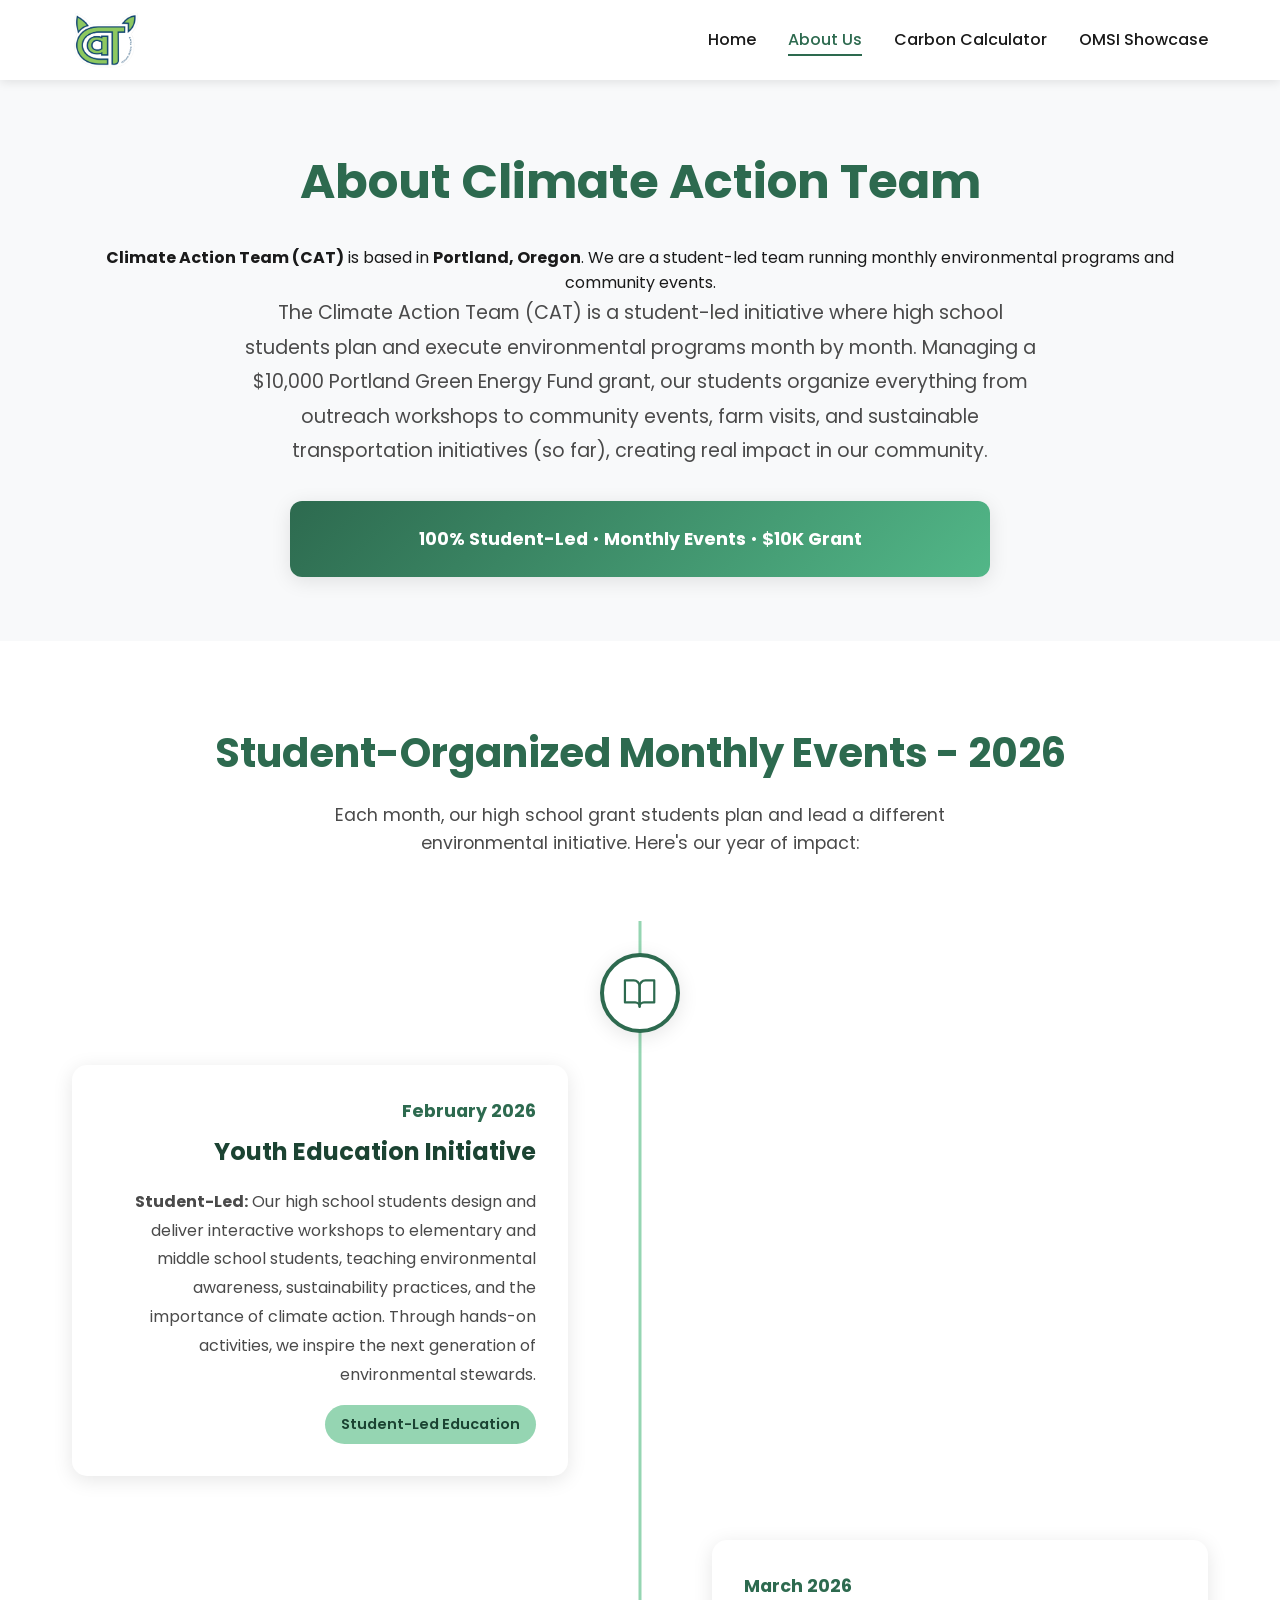
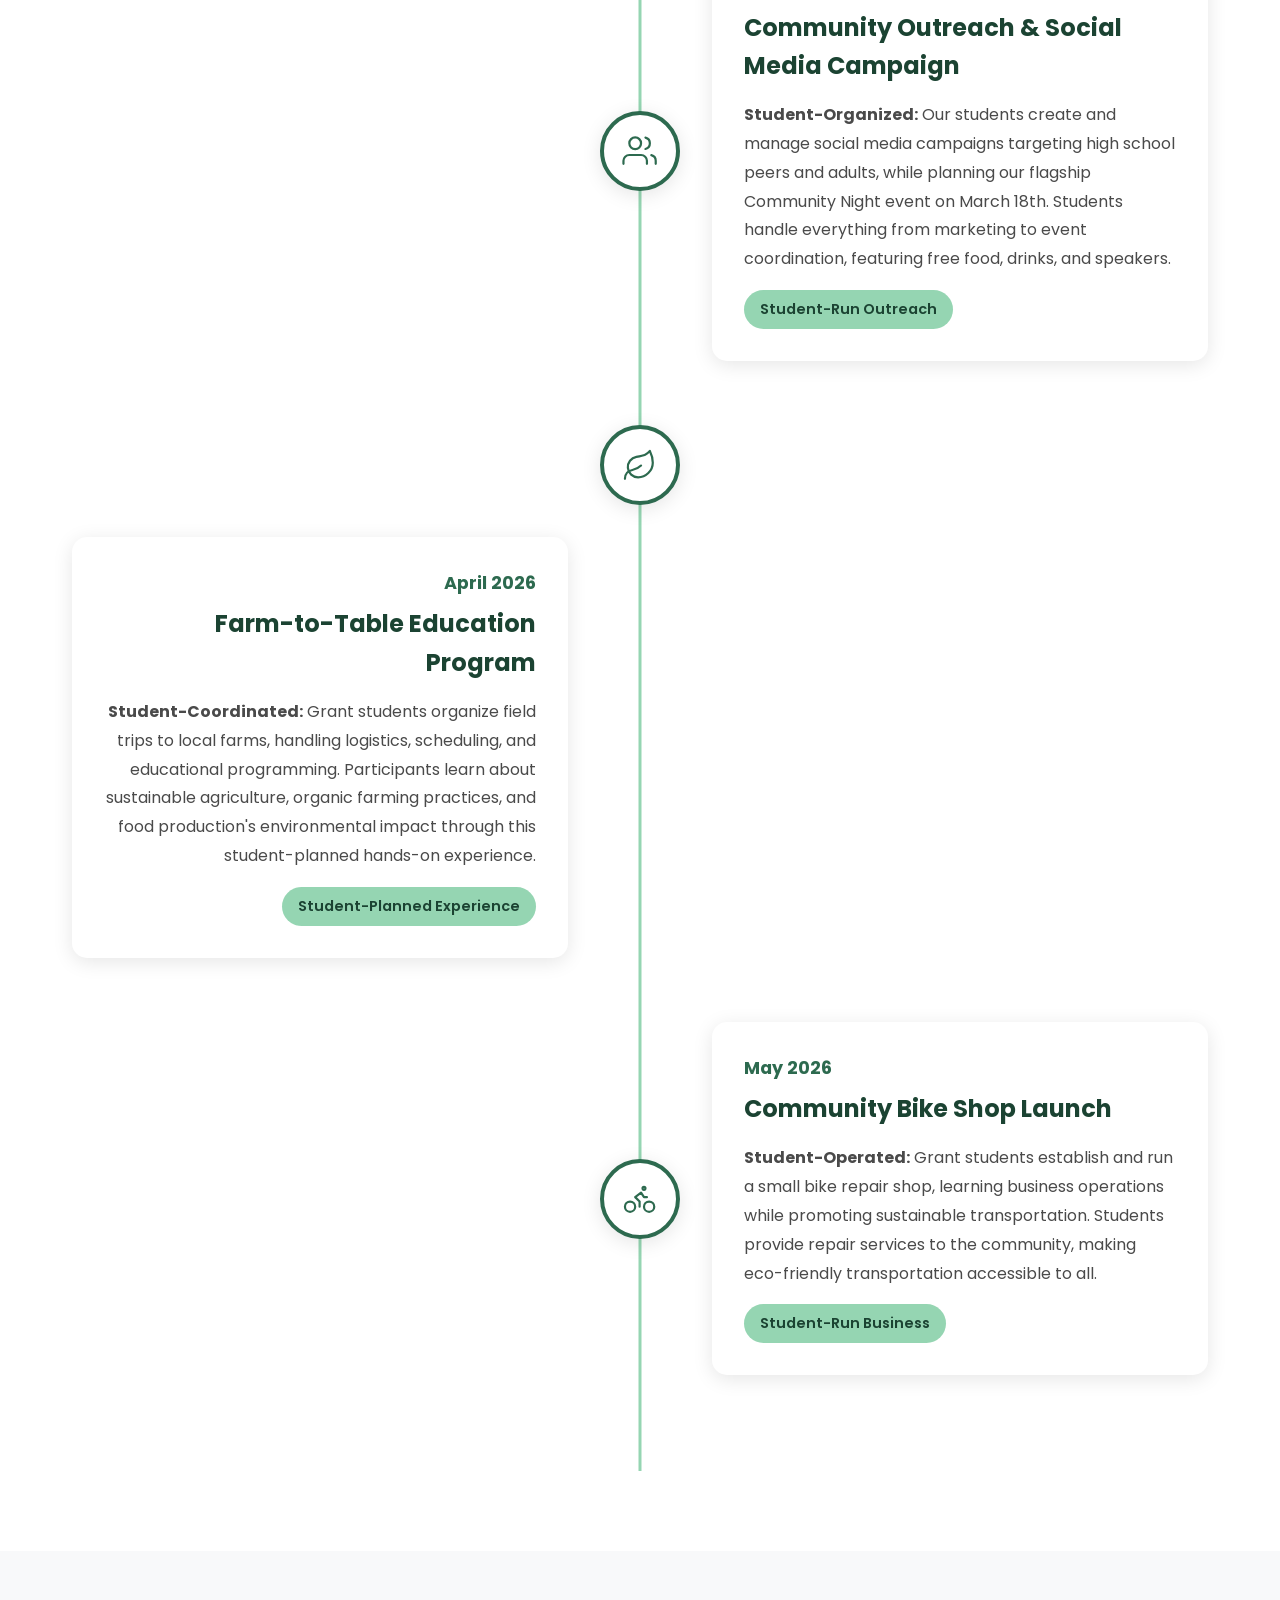
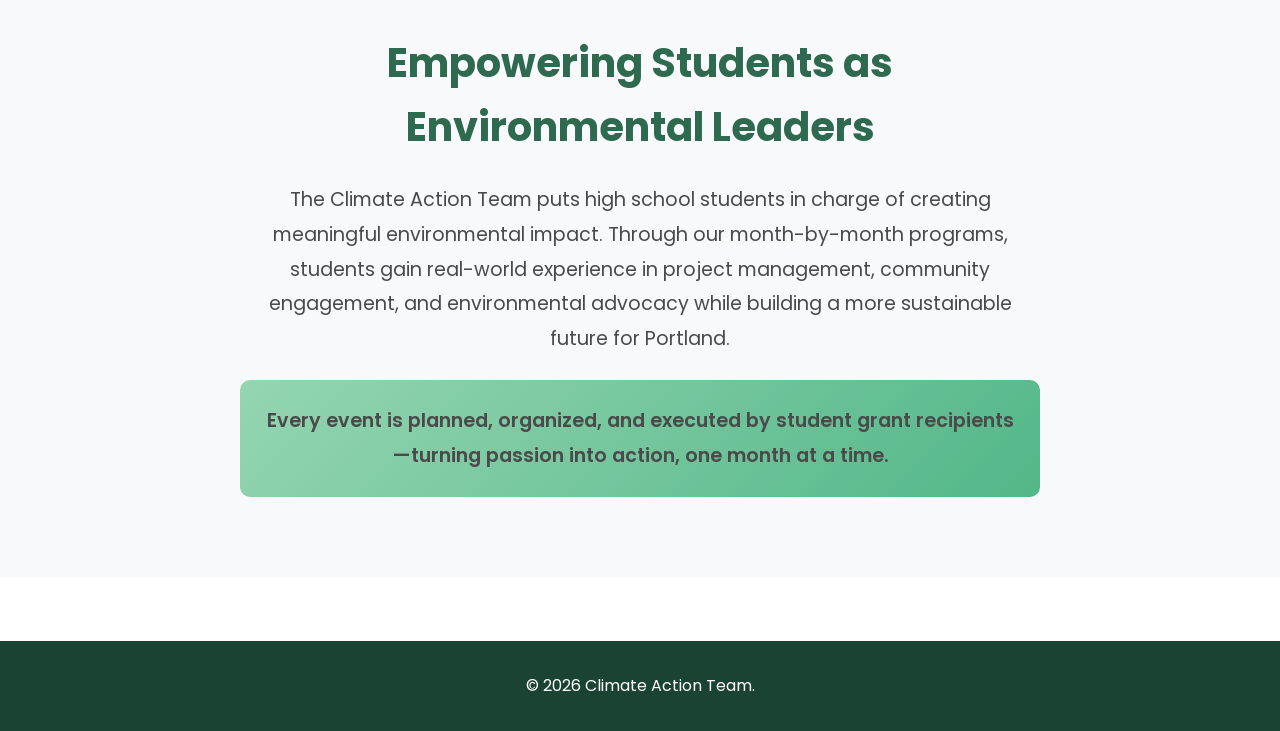
==== commit 1a5d0b93: "changed more text" ====
--- a/about.html
+++ b/about.html
@@ -29,7 +29,7 @@
                 <li><a href="index.html">Home</a></li>
                 <li><a href="about.html" class="active">About Us</a></li>
                 <li><a href="carbon-calculator.html">Carbon Calculator</a></li>
-                <li><a href="signup.html">Community Night Sign-Up</a></li>
+                <li><a href="signup.html">OMSI Showcase</a></li>
             </ul>
             <button class="hamburger" id="hamburger" aria-label="Open menu">
                 <span></span>
@@ -47,7 +47,7 @@
             <li><a href="index.html">Home</a></li>
             <li><a href="about.html" class="active">About Us</a></li>
             <li><a href="carbon-calculator.html">Carbon Calculator</a></li>
-            <li><a href="signup.html">Community Night Sign-Up</a></li>
+            <li><a href="signup.html">OMSI Showcase</a></li>
         </ul>
     </div>
 
